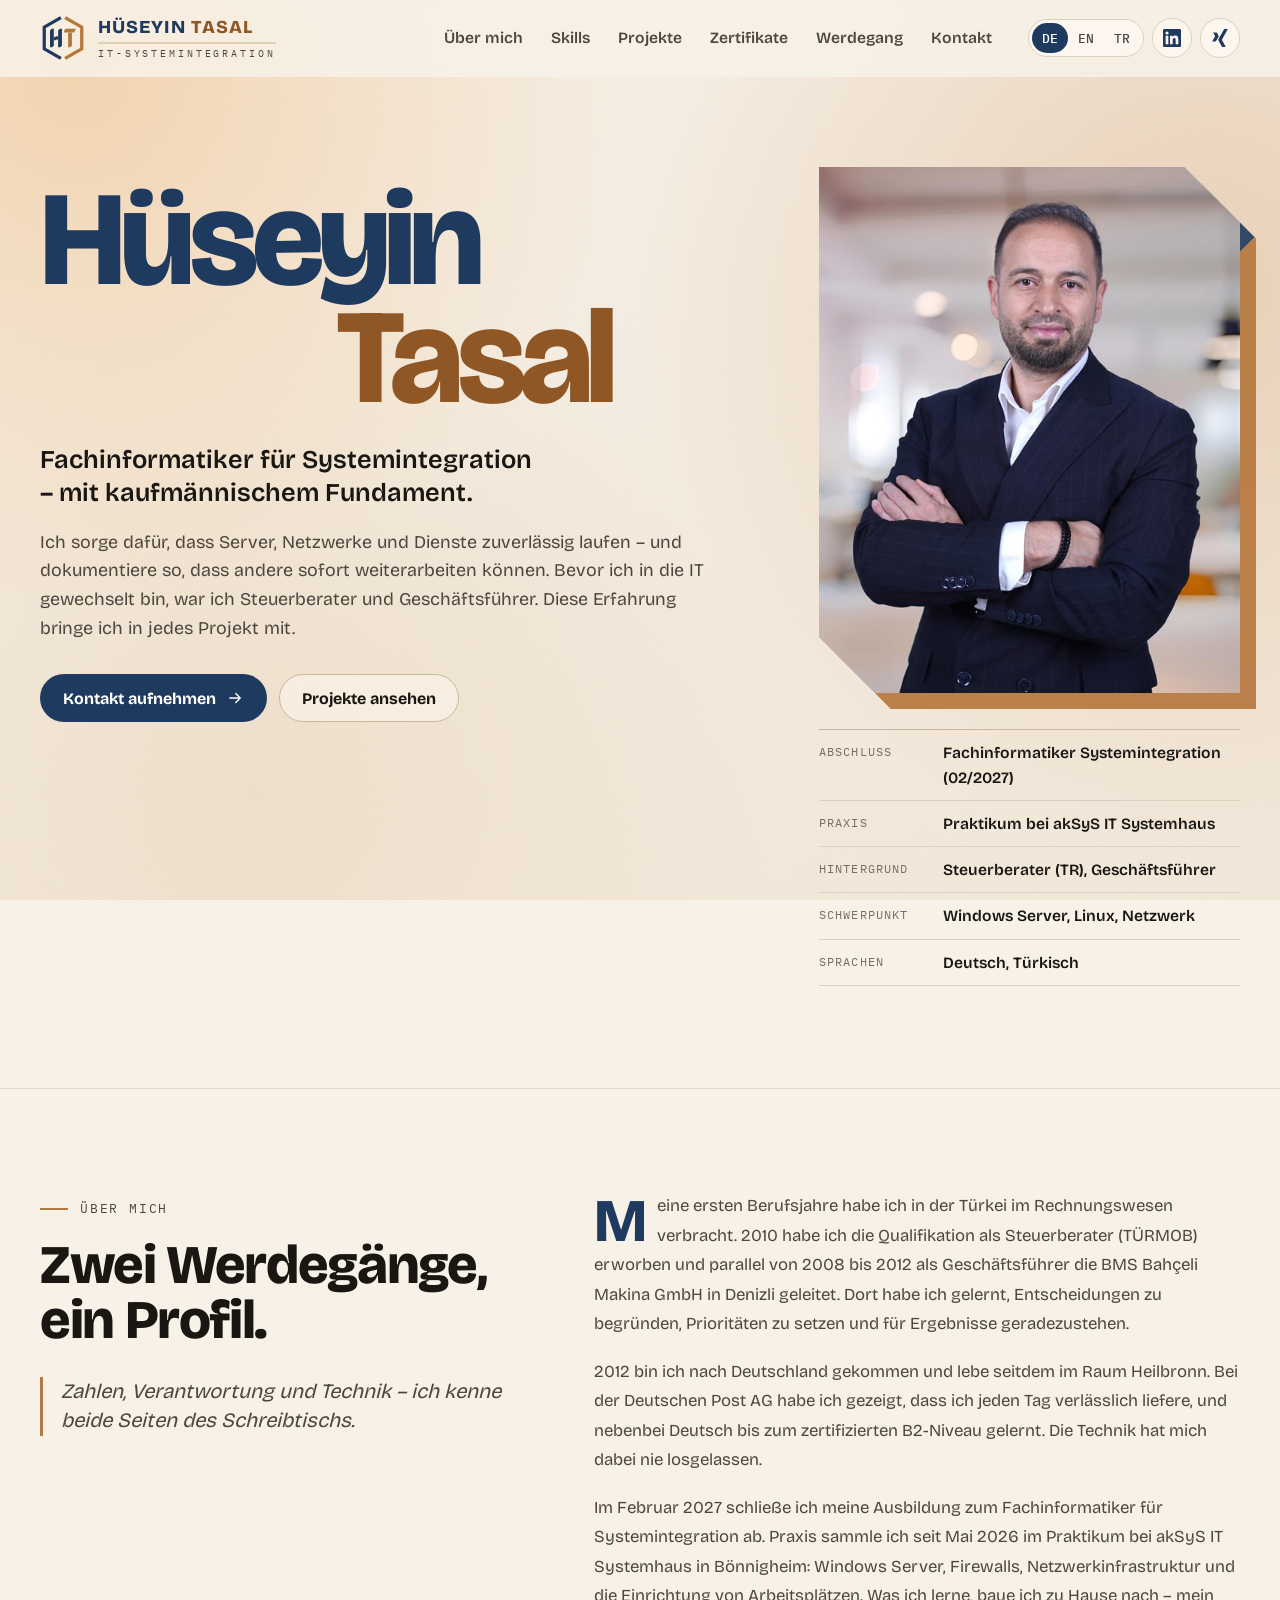
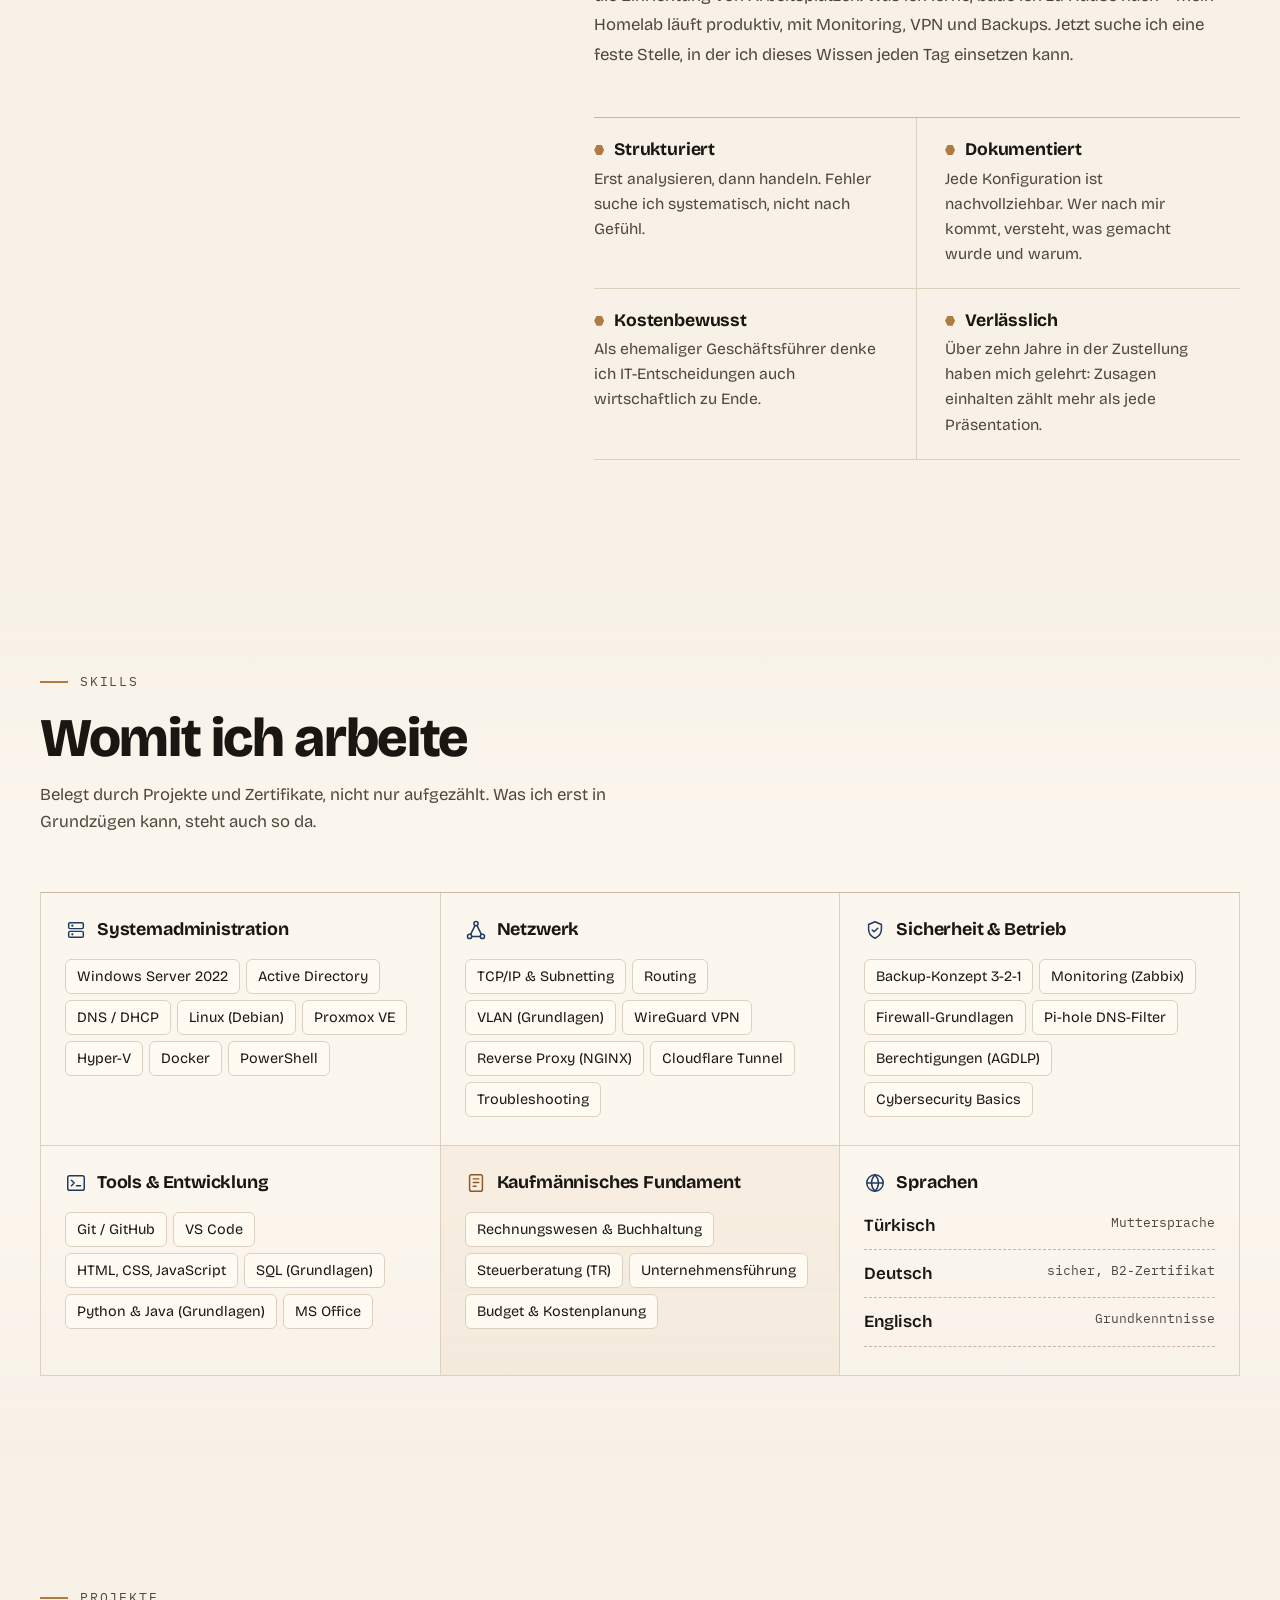
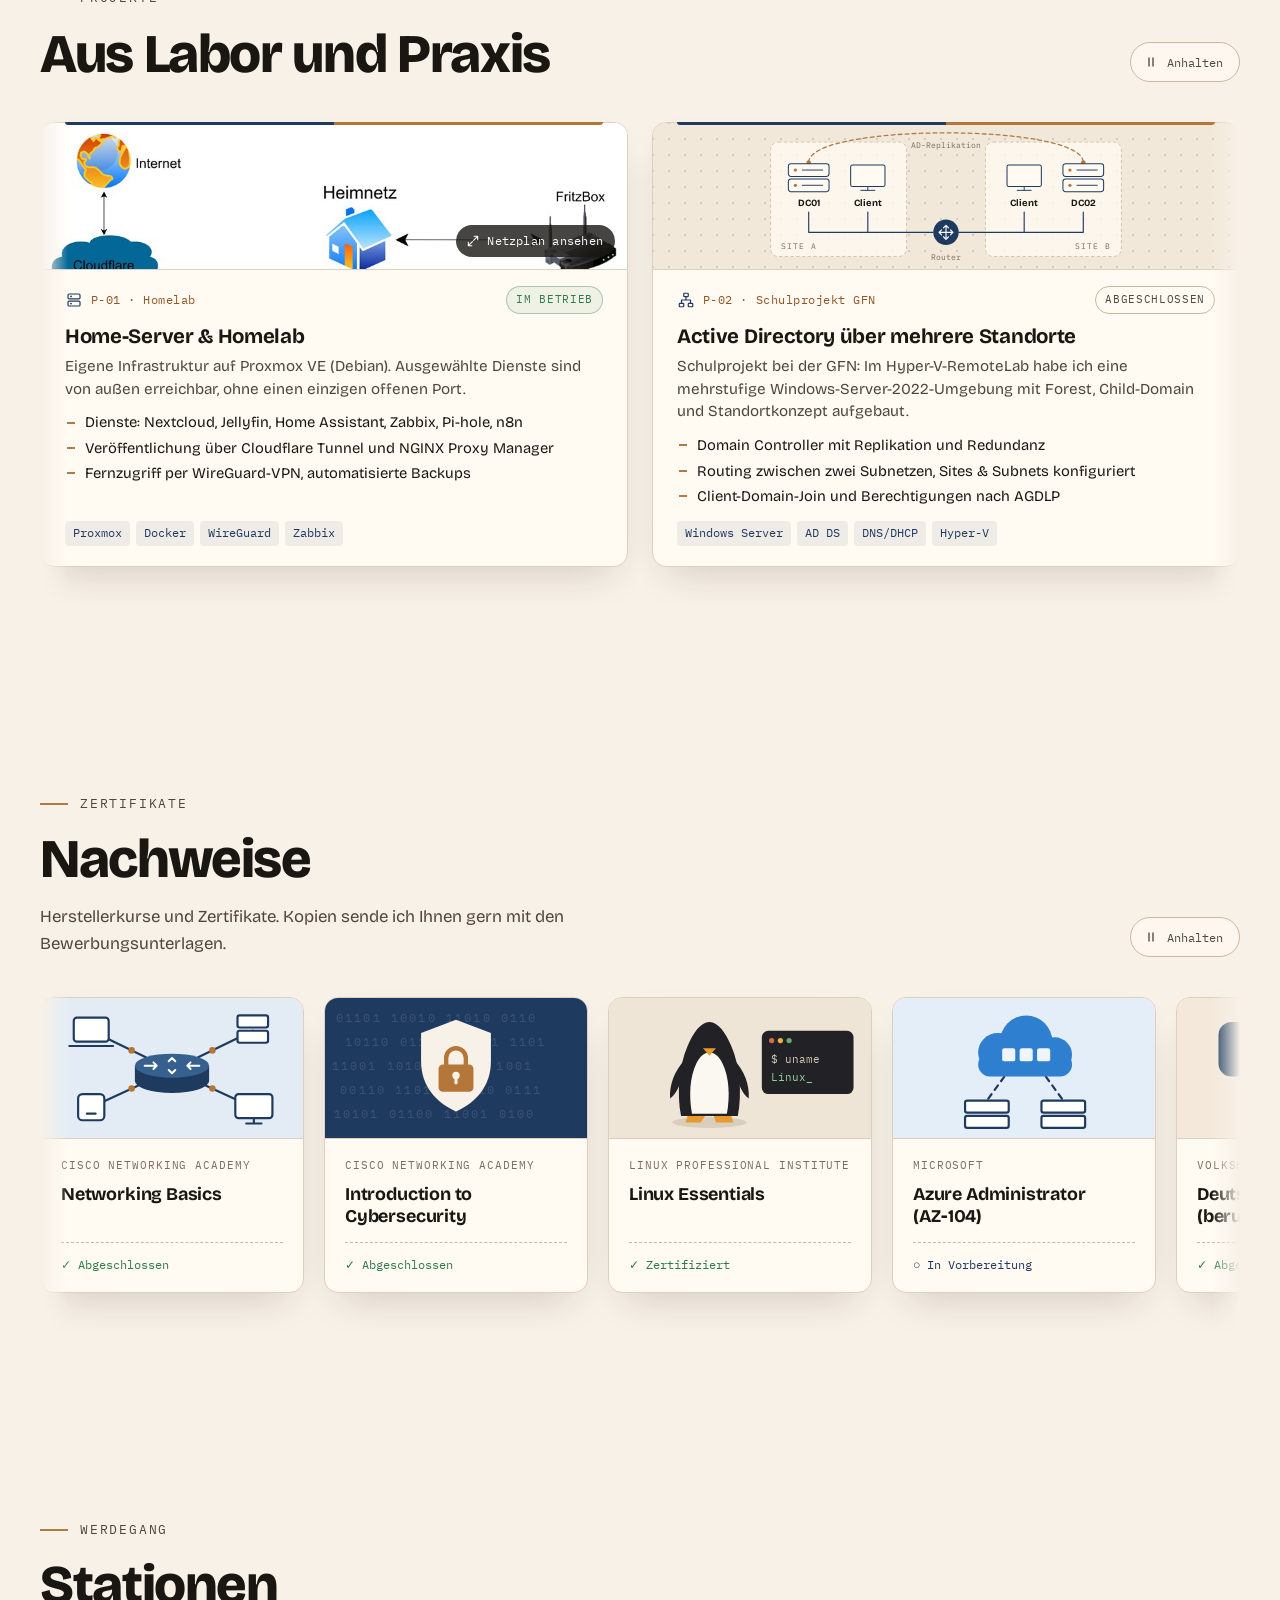
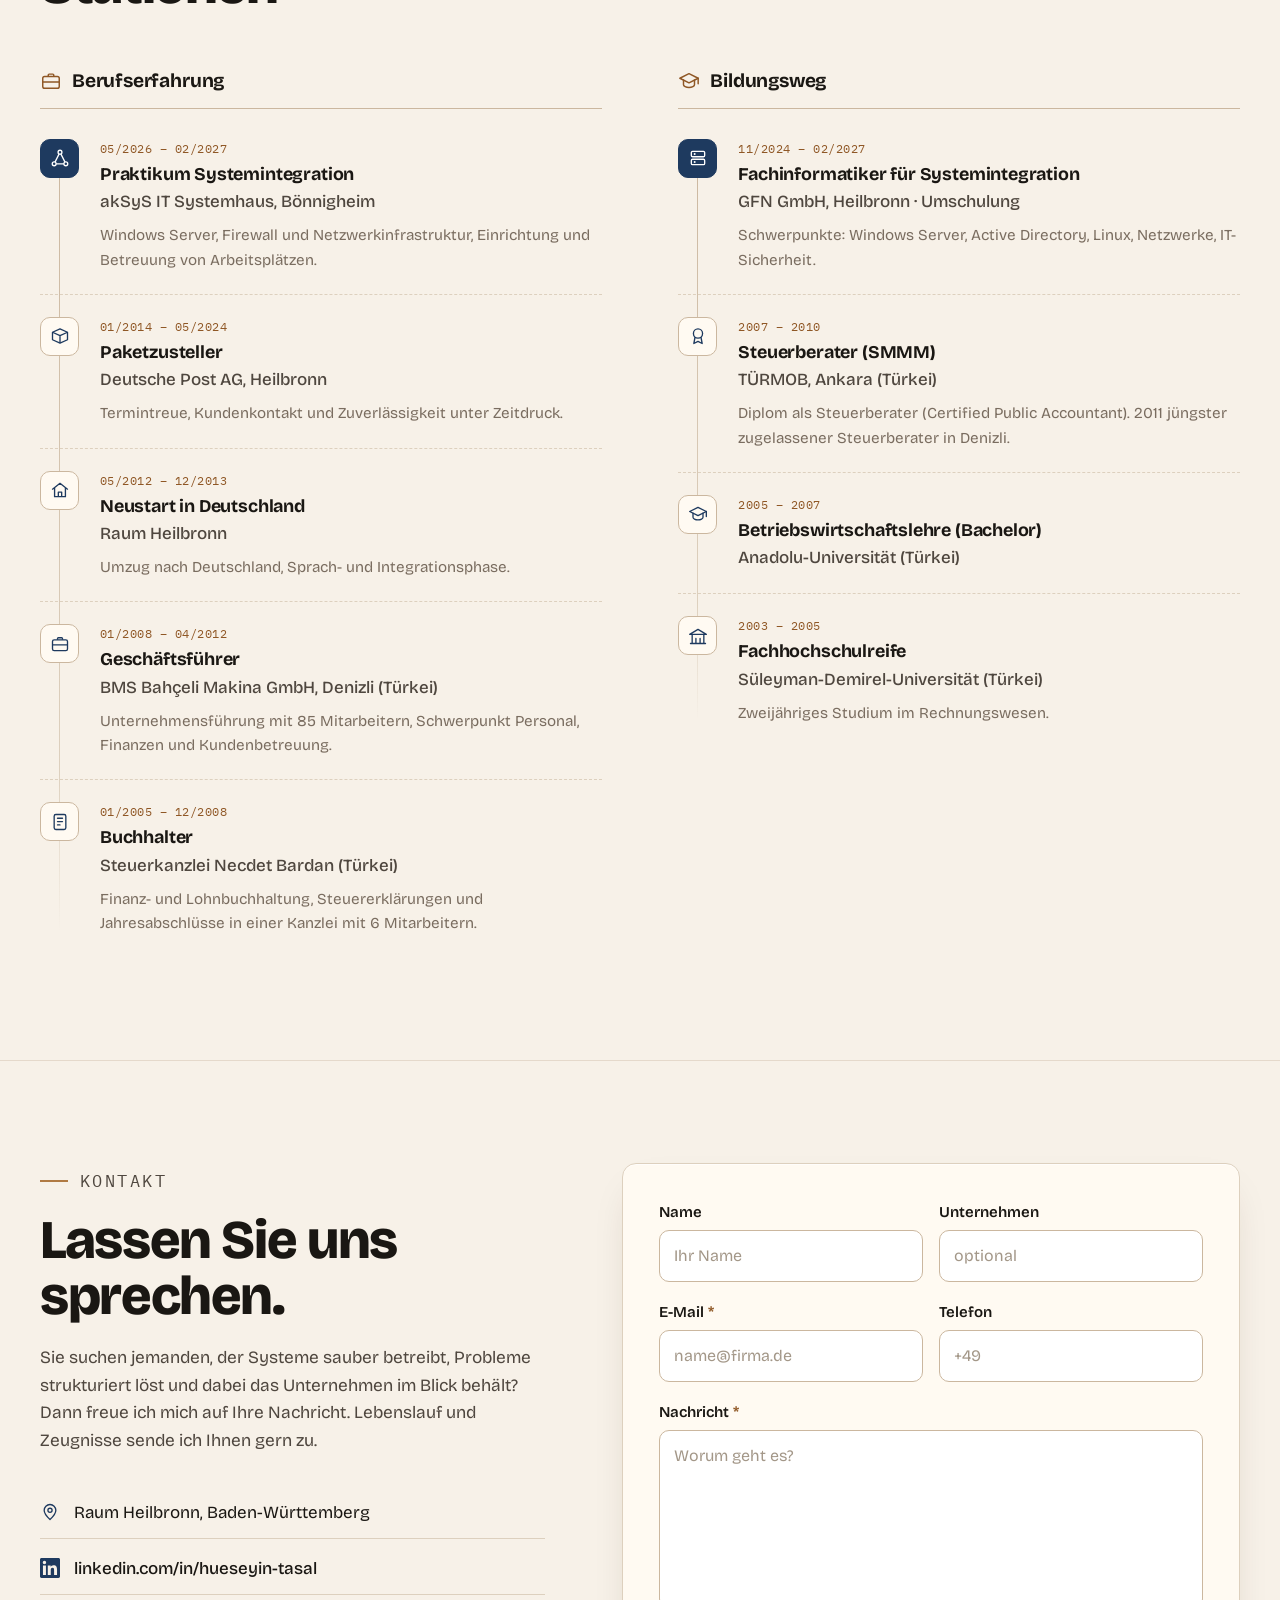
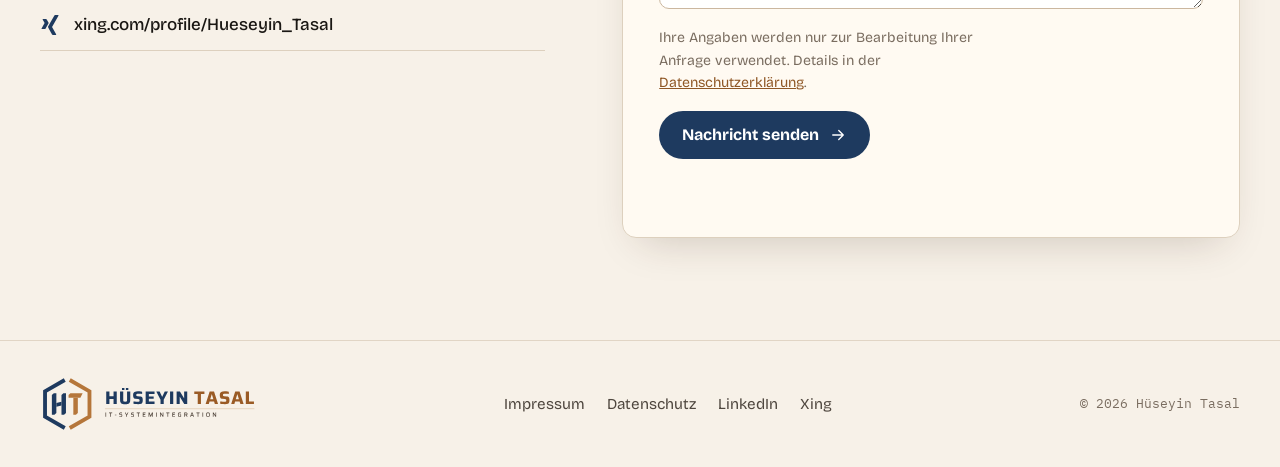
==== index.html @ cba12507 "Add files via upload" ====
<!DOCTYPE html>
<html lang="de">
<head>
  <meta charset="utf-8">
  <meta name="viewport" content="width=device-width, initial-scale=1">
  <title>Hüseyin Tasal – Fachinformatiker Systemintegration | Heilbronn</title>
  <meta name="description" content="Hüseyin Tasal (Huseyin Tasal) – Fachinformatiker für Systemintegration aus dem Raum Heilbronn. Windows Server, Active Directory, Linux, Netzwerke, Virtualisierung und IT-Sicherheit – mit kaufmännischem Hintergrund als Steuerberater und Geschäftsführer.">
  <meta name="author" content="Hüseyin Tasal">
  <meta name="robots" content="index, follow, max-image-preview:large">
  <meta name="theme-color" content="#f7f1e8">
  <link rel="canonical" href="https://huseyintasal.de/">

  <!-- Social-Media-Vorschau (LinkedIn, Xing, WhatsApp) -->
  <meta property="og:type" content="profile">
  <meta property="og:locale" content="de_DE">
  <meta property="og:locale:alternate" content="en_US">
  <meta property="og:locale:alternate" content="tr_TR">
  <meta property="og:site_name" content="Hüseyin Tasal">
  <meta property="og:title" content="Hüseyin Tasal – Fachinformatiker Systemintegration">
  <meta property="og:description" content="Portfolio, Projekte und Zertifikate von Hüseyin Tasal – Systemadministration, Netzwerke, Linux, Windows Server und IT-Sicherheit.">
  <meta property="og:url" content="https://huseyintasal.de/">
  <meta property="og:image" content="https://huseyintasal.de/assets/img/og-image.jpg">
  <meta property="og:image:width" content="1200">
  <meta property="og:image:height" content="630">
  <meta property="og:image:alt" content="Logo und Portrait von Hüseyin Tasal">
  <meta property="profile:first_name" content="Hüseyin">
  <meta property="profile:last_name" content="Tasal">
  <meta name="twitter:card" content="summary_large_image">

  <link rel="icon" href="favicon.ico" sizes="32x32">
  <link rel="icon" href="favicon.svg" type="image/svg+xml">
  <link rel="apple-touch-icon" href="apple-touch-icon.png">
  <link rel="manifest" href="site.webmanifest">

  <link rel="preload" href="assets/fonts/bricolage-grotesque-400-800-latin.woff2" as="font" type="font/woff2" crossorigin>
  <link rel="stylesheet" href="assets/css/fonts.css">
  <link rel="stylesheet" href="assets/css/styles.css">

  <script>
    /* Intro beim ersten Aufruf im Tab und bei jedem Neuladen (F5).
       Nicht bei Rückkehr von Impressum/Datenschutz innerhalb derselben Sitzung. */
    (function () {
      var d = document.documentElement;
      try {
        var nav = performance.getEntriesByType ? performance.getEntriesByType("navigation")[0] : null;
        var reload = nav ? nav.type === "reload" : (performance.navigation && performance.navigation.type === 1);
        if (reload || !sessionStorage.getItem("ht-intro-seen")) d.classList.add("intro-on");
      } catch (e) {
        d.classList.add("intro-on");
      }
    })();
  </script>

  <script type="application/ld+json">
  {
    "@context": "https://schema.org",
    "@graph": [
      {
        "@type": "WebSite",
        "@id": "https://huseyintasal.de/#website",
        "url": "https://huseyintasal.de/",
        "name": "Hüseyin Tasal",
        "alternateName": ["Huseyin Tasal", "huseyintasal.de"],
        "inLanguage": "de-DE",
        "publisher": { "@id": "https://huseyintasal.de/#person" }
      },
      {
        "@type": "ProfilePage",
        "@id": "https://huseyintasal.de/#profilepage",
        "url": "https://huseyintasal.de/",
        "name": "Hüseyin Tasal – Fachinformatiker Systemintegration",
        "isPartOf": { "@id": "https://huseyintasal.de/#website" },
        "mainEntity": { "@id": "https://huseyintasal.de/#person" }
      },
      {
        "@type": "Person",
        "@id": "https://huseyintasal.de/#person",
        "name": "Hüseyin Tasal",
        "alternateName": ["Huseyin Tasal", "Hueseyin Tasal"],
        "givenName": "Hüseyin",
        "familyName": "Tasal",
        "url": "https://huseyintasal.de/",
        "image": "https://huseyintasal.de/assets/img/huseyin-tasal-portrait-960.jpg",
        "jobTitle": "Fachinformatiker für Systemintegration",
        "description": "Fachinformatiker für Systemintegration (Abschluss 02/2027) mit kaufmännischem Hintergrund als Steuerberater und Geschäftsführer.",
        "address": { "@type": "PostalAddress", "addressLocality": "Heilbronn", "addressRegion": "Baden-Württemberg", "addressCountry": "DE" },
        "knowsLanguage": ["de", "tr"],
        "knowsAbout": ["Systemintegration", "Systemadministration", "Windows Server", "Active Directory", "Linux", "Proxmox VE", "Hyper-V", "VMware ESXi", "Exchange Server", "Firewall", "Netzwerktechnik", "IT-Sicherheit", "PowerShell", "Docker", "Rechnungswesen"],
        "alumniOf": [
          { "@type": "CollegeOrUniversity", "name": "Anadolu Üniversitesi" },
          { "@type": "CollegeOrUniversity", "name": "Süleyman Demirel Üniversitesi" }
        ],
        "hasCredential": [
          { "@type": "EducationalOccupationalCredential", "name": "Linux Essentials", "recognizedBy": { "@type": "Organization", "name": "Linux Professional Institute" } },
          { "@type": "EducationalOccupationalCredential", "name": "Networking Basics", "recognizedBy": { "@type": "Organization", "name": "Cisco Networking Academy" } },
          { "@type": "EducationalOccupationalCredential", "name": "Introduction to Cybersecurity", "recognizedBy": { "@type": "Organization", "name": "Cisco Networking Academy" } }
        ],
        "sameAs": [
          "https://www.linkedin.com/in/hueseyin-tasal",
          "https://www.xing.com/profile/Hueseyin_Tasal"
        ]
      }
    ]
  }
  </script>
</head>
<body>
  <!-- ============ SVG-Symbole (Icons, einmal definiert, überall genutzt) ============ -->
  <svg class="sprite" aria-hidden="true" focusable="false" xmlns="http://www.w3.org/2000/svg">
    <symbol id="ht-mark" viewBox="15 15 170 170">
      <polyline points="92.2,24.5 30.7,60 30.7,140 92.2,175.5" fill="none" stroke="#1E3A5F" stroke-width="12"/>
      <polyline points="107.8,24.5 169.3,60 169.3,140 107.8,175.5" fill="none" stroke="#B5763A" stroke-width="12"/>
      <polygon points="52,72 58,66 66,66 66,128 60,134 52,134" fill="#1E3A5F"/>
      <polygon points="82,72 88,66 96,66 96,128 90,134 82,134" fill="#1E3A5F"/>
      <polygon points="66,97 82,93 82,105 66,109" fill="#1E3A5F"/>
      <polygon points="104,72 110,66 148,66 141,80 104,80" fill="#B5763A"/>
      <polygon points="119,80 133,80 133,128 127,134 119,134" fill="#B5763A"/>
    </symbol>
    <symbol id="i-linkedin" viewBox="0 0 24 24"><path fill="currentColor" d="M20.45 20.45h-3.55v-5.57c0-1.33-.03-3.04-1.85-3.04-1.85 0-2.14 1.45-2.14 2.94v5.67H9.35V9h3.41v1.56h.05c.48-.9 1.64-1.85 3.37-1.85 3.6 0 4.27 2.37 4.27 5.46v6.28zM5.34 7.43a2.06 2.06 0 1 1 0-4.13 2.06 2.06 0 0 1 0 4.13zM7.12 20.45H3.56V9h3.56v11.45zM22.22 0H1.77C.79 0 0 .77 0 1.73v20.54C0 23.23.79 24 1.77 24h20.45c.98 0 1.78-.77 1.78-1.73V1.73C24 .77 23.2 0 22.22 0z"/></symbol>
    <symbol id="i-xing" viewBox="0 0 24 24"><path fill="currentColor" d="M18.19 0c-.52 0-.74.33-.93.66 0 0-7.45 13.22-7.7 13.66.02.02 4.92 9.02 4.92 9.02.17.31.44.66.97.66h3.45c.21 0 .38-.08.46-.22.09-.15.09-.35-.01-.54l-4.88-8.92v-.02L22.14.76c.1-.19.1-.39.01-.54-.09-.14-.25-.22-.46-.22h-3.5zM3.65 4.74c-.21 0-.39.07-.47.22-.09.15-.08.34.02.53l2.34 4.05v.02L1.86 16.05c-.1.19-.09.38 0 .53.09.14.24.23.45.23h3.46c.52 0 .77-.35.95-.67l3.73-6.61-2.38-4.15c-.17-.32-.43-.66-.96-.66H3.65z"/></symbol>
    <symbol id="i-arrow" viewBox="0 0 24 24"><path d="M5 12h14M13 6l6 6-6 6" fill="none" stroke="currentColor" stroke-width="1.8" stroke-linecap="round" stroke-linejoin="round"/></symbol>
    <symbol id="i-pin" viewBox="0 0 24 24"><g fill="none" stroke="currentColor" stroke-width="1.6" stroke-linejoin="round"><path d="M12 21s-7-6.2-7-11a7 7 0 1 1 14 0c0 4.8-7 11-7 11z"/><circle cx="12" cy="10" r="2.5"/></g></symbol>
    <symbol id="i-pause" viewBox="0 0 24 24"><path d="M9 6v12M15 6v12" fill="none" stroke="currentColor" stroke-width="2" stroke-linecap="round"/></symbol>
    <symbol id="i-play" viewBox="0 0 24 24"><path d="M8 5.5v13l10.5-6.5z" fill="currentColor"/></symbol>
    <symbol id="i-network" viewBox="0 0 24 24"><g fill="none" stroke="currentColor" stroke-width="1.6"><circle cx="12" cy="5" r="2.3"/><circle cx="5" cy="19" r="2.3"/><circle cx="19" cy="19" r="2.3"/><path d="M11 7l-5 10M13 7l5 10M7.3 19h9.4"/></g></symbol>
    <symbol id="i-shield" viewBox="0 0 24 24"><g fill="none" stroke="currentColor" stroke-width="1.6" stroke-linejoin="round" stroke-linecap="round"><path d="M12 3l7 3v5c0 4.5-3 8.3-7 10-4-1.7-7-5.5-7-10V6z"/><path d="M9 12l2 2 4-4"/></g></symbol>
    <symbol id="i-terminal" viewBox="0 0 24 24"><g fill="none" stroke="currentColor" stroke-width="1.6" stroke-linecap="round" stroke-linejoin="round"><rect x="3" y="4" width="18" height="16" rx="2"/><path d="M7 9l3 3-3 3M12.5 15H17"/></g></symbol>
    <symbol id="i-cloud" viewBox="0 0 24 24"><path d="M7 18.5h10.2a4.2 4.2 0 0 0 .4-8.4A6 6 0 0 0 6.2 9.4 4.6 4.6 0 0 0 7 18.5z" fill="none" stroke="currentColor" stroke-width="1.6" stroke-linejoin="round"/></symbol>
    <symbol id="i-speech" viewBox="0 0 24 24"><g fill="none" stroke="currentColor" stroke-width="1.6" stroke-linejoin="round" stroke-linecap="round"><path d="M4 5h16v11H10l-5 4v-4H4z"/><path d="M8 9.5h8M8 12.5h5"/></g></symbol>
    <symbol id="i-cap" viewBox="0 0 24 24"><g fill="none" stroke="currentColor" stroke-width="1.6" stroke-linejoin="round" stroke-linecap="round"><path d="M2 9l10-5 10 5-10 5z"/><path d="M6 11v5c0 1.5 2.7 3 6 3s6-1.5 6-3v-5M22 9v6"/></g></symbol>
    <symbol id="i-ledger" viewBox="0 0 24 24"><g fill="none" stroke="currentColor" stroke-width="1.6" stroke-linecap="round"><rect x="5" y="3" width="14" height="18" rx="2"/><path d="M9 7.5h6M9 11.5h6M9 15.5h3"/></g></symbol>
    <symbol id="i-building" viewBox="0 0 24 24"><g fill="none" stroke="currentColor" stroke-width="1.6" stroke-linejoin="round" stroke-linecap="round"><path d="M3 21h18M5 21V10M19 21V10M9.5 21v-6M14.5 21v-6M2 10l10-6 10 6z"/></g></symbol>
    <symbol id="i-briefcase" viewBox="0 0 24 24"><g fill="none" stroke="currentColor" stroke-width="1.6" stroke-linejoin="round"><rect x="3" y="7" width="18" height="13" rx="2"/><path d="M9 7V5.5a1 1 0 0 1 1-1h4a1 1 0 0 1 1 1V7M3 13h18"/></g></symbol>
    <symbol id="i-package" viewBox="0 0 24 24"><g fill="none" stroke="currentColor" stroke-width="1.6" stroke-linejoin="round"><path d="M3 7.5l9-4 9 4v9l-9 4-9-4z"/><path d="M3 7.5l9 4 9-4M12 11.5v9"/></g></symbol>
    <symbol id="i-server" viewBox="0 0 24 24"><g fill="none" stroke="currentColor" stroke-width="1.6"><rect x="4" y="4" width="16" height="6.5" rx="1.5"/><rect x="4" y="13.5" width="16" height="6.5" rx="1.5"/><path d="M8 7.25h.01M8 16.75h.01" stroke-width="2.4" stroke-linecap="round"/></g></symbol>
    <symbol id="i-tree" viewBox="0 0 24 24"><g fill="none" stroke="currentColor" stroke-width="1.6" stroke-linejoin="round"><rect x="9" y="3" width="6" height="4.5" rx="1"/><rect x="3" y="16.5" width="6" height="4.5" rx="1"/><rect x="15" y="16.5" width="6" height="4.5" rx="1"/><path d="M12 7.5V12M6 16.5V12h12v4.5"/></g></symbol>
    <symbol id="i-migrate" viewBox="0 0 24 24"><g fill="none" stroke="currentColor" stroke-width="1.6" stroke-linecap="round" stroke-linejoin="round"><path d="M4 8h14l-3.5-3.5M20 16H6l3.5 3.5"/></g></symbol>
    <symbol id="i-cards" viewBox="0 0 24 24"><g fill="none" stroke="currentColor" stroke-width="1.6" stroke-linejoin="round"><rect x="7" y="3.5" width="13.5" height="12" rx="2"/><path d="M4 7.5v10a2 2 0 0 0 2 2h10"/></g></symbol>
    <symbol id="i-nas" viewBox="0 0 24 24"><g fill="none" stroke="currentColor" stroke-width="1.6" stroke-linecap="round"><rect x="5" y="3" width="14" height="18" rx="2"/><path d="M8.5 7.5h7M8.5 11h7"/><circle cx="12" cy="16.5" r="1.2"/></g></symbol>
    <symbol id="i-globe" viewBox="0 0 24 24"><g fill="none" stroke="currentColor" stroke-width="1.6"><circle cx="12" cy="12" r="9"/><path d="M3 12h18M12 3c2.5 2.6 3.8 5.6 3.8 9s-1.3 6.4-3.8 9c-2.5-2.6-3.8-5.6-3.8-9S9.5 5.6 12 3z"/></g></symbol>
    <symbol id="i-zoom" viewBox="0 0 24 24"><g fill="none" stroke="currentColor" stroke-width="1.8" stroke-linecap="round" stroke-linejoin="round"><path d="M14 4h6v6M10 20H4v-6M20 4l-7 7M4 20l7-7"/></g></symbol>
    <symbol id="i-close" viewBox="0 0 24 24"><path d="M6 6l12 12M18 6L6 18" fill="none" stroke="currentColor" stroke-width="2" stroke-linecap="round"/></symbol>
    <symbol id="i-external" viewBox="0 0 24 24"><g fill="none" stroke="currentColor" stroke-width="1.8" stroke-linecap="round" stroke-linejoin="round"><path d="M14 4h6v6M20 4l-9 9M18 14v5a1 1 0 0 1-1 1H5a1 1 0 0 1-1-1V7a1 1 0 0 1 1-1h5"/></g></symbol>
    <symbol id="i-award" viewBox="0 0 24 24"><g fill="none" stroke="currentColor" stroke-width="1.6" stroke-linejoin="round"><circle cx="12" cy="9" r="5.5"/><path d="M8.5 13.2L7 21l5-2.6 5 2.6-1.5-7.8"/></g></symbol>
    <symbol id="i-home" viewBox="0 0 24 24"><g fill="none" stroke="currentColor" stroke-width="1.6" stroke-linejoin="round" stroke-linecap="round"><path d="M3 11l9-7 9 7M5.5 9.5V20h13V9.5M10 20v-5.5h4V20"/></g></symbol>
  </svg>

  <!-- ============ Intro: Logo erscheint, wandert dann nach links oben ============ -->
  <div class="intro" id="intro" aria-hidden="true" lang="de">
    <div class="intro-stage">
      <svg class="intro-mark" viewBox="15 15 170 170" focusable="false">
        <polyline class="intro-hex intro-hex-l" points="92.2,24.5 30.7,60 30.7,140 92.2,175.5" pathLength="1"/>
        <polyline class="intro-hex intro-hex-r" points="107.8,24.5 169.3,60 169.3,140 107.8,175.5" pathLength="1"/>
        <g class="intro-letters">
          <polygon points="52,72 58,66 66,66 66,128 60,134 52,134" fill="#1E3A5F"/>
          <polygon points="82,72 88,66 96,66 96,128 90,134 82,134" fill="#1E3A5F"/>
          <polygon points="66,97 82,93 82,105 66,109" fill="#1E3A5F"/>
          <polygon points="104,72 110,66 148,66 141,80 104,80" fill="#B5763A"/>
          <polygon points="119,80 133,80 133,128 127,134 119,134" fill="#B5763A"/>
        </g>
      </svg>
      <div class="intro-word">
        <span class="intro-name"><span class="n1">HÜSEYIN</span> <span class="n2">TASAL</span></span>
        <span class="intro-tag">IT-Systemintegration</span>
      </div>
    </div>
  </div>

  <a class="skip-link" href="#main" data-i18n="skip">Zum Inhalt springen</a>

  <!-- ============ Header ============ -->
  <header class="site-header" id="site-header">
    <div class="wrap header-row">
      <a class="brand" href="#home" aria-label="Hüseyin Tasal – zur Startseite" lang="de">
        <svg class="brand-mark" focusable="false" aria-hidden="true"><use href="#ht-mark"/></svg>
        <span class="brand-text">
          <span class="brand-name"><span class="n1">Hüseyin</span> <span class="n2">Tasal</span></span>
          <span class="brand-tag">IT-Systemintegration</span>
        </span>
      </a>

      <nav class="nav-desktop" aria-label="Hauptnavigation">
        <a href="#about" data-i18n="nav_about">Über mich</a>
        <a href="#skills" data-i18n="nav_skills">Skills</a>
        <a href="#projects" data-i18n="nav_projects">Projekte</a>
        <a href="#certs" data-i18n="nav_certs">Zertifikate</a>
        <a href="#career" data-i18n="nav_career">Werdegang</a>
        <a href="#contact" data-i18n="nav_contact">Kontakt</a>
      </nav>

      <div class="header-actions">
        <div class="lang-switch" role="group" aria-label="Sprache / Language / Dil">
          <button type="button" class="lang-btn" data-lang="de" aria-pressed="true" lang="de">DE</button>
          <button type="button" class="lang-btn" data-lang="en" aria-pressed="false" lang="en">EN</button>
          <button type="button" class="lang-btn" data-lang="tr" aria-pressed="false" lang="tr">TR</button>
        </div>
        <a class="icon-link hide-md" href="https://www.linkedin.com/in/hueseyin-tasal" target="_blank" rel="noopener me" aria-label="LinkedIn-Profil">
          <svg aria-hidden="true"><use href="#i-linkedin"/></svg>
        </a>
        <a class="icon-link hide-md" href="https://www.xing.com/profile/Hueseyin_Tasal" target="_blank" rel="noopener me" aria-label="Xing-Profil">
          <svg aria-hidden="true"><use href="#i-xing"/></svg>
        </a>
        <button class="menu-toggle" id="menu-toggle" type="button" aria-controls="mobile-menu" aria-expanded="false">
          <span class="visually-hidden" data-i18n="menu_open">Menü öffnen</span>
          <span class="bars" aria-hidden="true"><span></span><span></span><span></span></span>
        </button>
      </div>
    </div>

    <div class="mobile-menu" id="mobile-menu" hidden>
      <nav class="mobile-nav" aria-label="Mobile Navigation">
        <a href="#about" data-i18n="nav_about">Über mich</a>
        <a href="#skills" data-i18n="nav_skills">Skills</a>
        <a href="#projects" data-i18n="nav_projects">Projekte</a>
        <a href="#certs" data-i18n="nav_certs">Zertifikate</a>
        <a href="#career" data-i18n="nav_career">Werdegang</a>
        <a href="#contact" data-i18n="nav_contact">Kontakt</a>
      </nav>
      <div class="mobile-foot">
        <a class="icon-link" href="https://www.linkedin.com/in/hueseyin-tasal" target="_blank" rel="noopener" aria-label="LinkedIn-Profil"><svg aria-hidden="true"><use href="#i-linkedin"/></svg></a>
        <a class="icon-link" href="https://www.xing.com/profile/Hueseyin_Tasal" target="_blank" rel="noopener" aria-label="Xing-Profil"><svg aria-hidden="true"><use href="#i-xing"/></svg></a>
      </div>
    </div>
  </header>

  <main id="main">
    <!-- ============ HERO ============ -->
    <section class="hero" id="home" aria-labelledby="hero-title">
      <div class="wrap hero-grid">
        <div class="hero-copy">
          <h1 id="hero-title" class="hero-title" data-reveal>
            <span class="t1">Hüseyin</span>
            <span class="t2">Tasal</span>
          </h1>
          <p class="hero-role" data-reveal data-i18n="hero_role">Fachinformatiker für Systemintegration – mit kaufmännischem Fundament.</p>
          <p class="hero-lead" data-reveal data-i18n="hero_lead">Ich sorge dafür, dass Server, Netzwerke und Dienste zuverlässig laufen – und dokumentiere so, dass andere sofort weiterarbeiten können. Bevor ich in die IT gewechselt bin, war ich Steuerberater und Geschäftsführer. Diese Erfahrung bringe ich in jedes Projekt mit.</p>
          <div class="hero-cta" data-reveal>
            <a class="btn btn-primary" href="#contact"><span data-i18n="cta_contact">Kontakt aufnehmen</span><svg aria-hidden="true"><use href="#i-arrow"/></svg></a>
            <a class="btn btn-ghost" href="#projects" data-i18n="cta_projects">Projekte ansehen</a>
          </div>
        </div>

        <div class="hero-visual" data-reveal>
          <figure class="portrait">
            <img src="assets/img/huseyin-tasal-portrait-960.jpg"
                 srcset="assets/img/huseyin-tasal-portrait-560.jpg 560w, assets/img/huseyin-tasal-portrait-960.jpg 960w"
                 sizes="(max-width: 900px) 80vw, 440px"
                 width="960" height="1344"
                 alt="Hüseyin Tasal im dunklen Anzug, Portrait"
                 fetchpriority="high">
          </figure>
          <dl class="spec" aria-label="Kurzprofil">
            <div><dt data-i18n="spec_role_k">Abschluss</dt><dd data-i18n="spec_role_v">Fachinformatiker Systemintegration (02/2027)</dd></div>
            <div><dt data-i18n="spec_prac_k">Praxis</dt><dd data-i18n="spec_prac_v">Praktikum bei akSyS IT Systemhaus</dd></div>
            <div><dt data-i18n="spec_bg_k">Hintergrund</dt><dd data-i18n="spec_bg_v">Steuerberater (TR), Geschäftsführer</dd></div>
            <div><dt data-i18n="spec_focus_k">Schwerpunkt</dt><dd data-i18n="spec_focus_v">Windows Server, Linux, Netzwerk</dd></div>
            <div><dt data-i18n="spec_lang_k">Sprachen</dt><dd data-i18n="spec_lang_v">Deutsch, Türkisch</dd></div>
          </dl>
        </div>
      </div>
    </section>

    <!-- ============ ÜBER MICH ============ -->
    <section class="section about" id="about" aria-labelledby="about-title">
      <div class="wrap about-grid">
        <header class="section-head sticky-head" data-reveal>
          <p class="kicker"><span data-i18n="nav_about">Über mich</span></p>
          <h2 id="about-title" data-i18n="about_title">Zwei Werdegänge, ein Profil.</h2>
          <p class="pull" data-i18n="about_pull">Zahlen, Verantwortung und Technik – ich kenne beide Seiten des Schreibtischs.</p>
        </header>

        <div class="about-body">
          <div class="prose" data-reveal>
            <p data-i18n="about_p1">Meine ersten Berufsjahre habe ich in der Türkei im Rechnungswesen verbracht. 2010 habe ich die Qualifikation als Steuerberater (TÜRMOB) erworben und parallel von 2008 bis 2012 als Geschäftsführer die BMS Bahçeli Makina GmbH in Denizli geleitet. Dort habe ich gelernt, Entscheidungen zu begründen, Prioritäten zu setzen und für Ergebnisse geradezustehen.</p>
            <p data-i18n="about_p2">2012 bin ich nach Deutschland gekommen und lebe seitdem im Raum Heilbronn. Bei der Deutschen Post AG habe ich gezeigt, dass ich jeden Tag verlässlich liefere, und nebenbei Deutsch bis zum zertifizierten B2-Niveau gelernt. Die Technik hat mich dabei nie losgelassen.</p>
            <p data-i18n="about_p3">Im Februar 2027 schließe ich meine Ausbildung zum Fachinformatiker für Systemintegration ab. Praxis sammle ich seit Mai 2026 im Praktikum bei akSyS IT Systemhaus in Bönnigheim: Windows Server, Firewalls, Netzwerkinfrastruktur und die Einrichtung von Arbeitsplätzen. Was ich lerne, baue ich zu Hause nach – mein Homelab läuft produktiv, mit Monitoring, VPN und Backups. Jetzt suche ich eine feste Stelle, in der ich dieses Wissen jeden Tag einsetzen kann.</p>
          </div>

          <ul class="traits" data-reveal>
            <li>
              <h3 data-i18n="trait1_t">Strukturiert</h3>
              <p data-i18n="trait1_d">Erst analysieren, dann handeln. Fehler suche ich systematisch, nicht nach Gefühl.</p>
            </li>
            <li>
              <h3 data-i18n="trait2_t">Dokumentiert</h3>
              <p data-i18n="trait2_d">Jede Konfiguration ist nachvollziehbar. Wer nach mir kommt, versteht, was gemacht wurde und warum.</p>
            </li>
            <li>
              <h3 data-i18n="trait3_t">Kostenbewusst</h3>
              <p data-i18n="trait3_d">Als ehemaliger Geschäftsführer denke ich IT-Entscheidungen auch wirtschaftlich zu Ende.</p>
            </li>
            <li>
              <h3 data-i18n="trait4_t">Verlässlich</h3>
              <p data-i18n="trait4_d">Über zehn Jahre in der Zustellung haben mich gelehrt: Zusagen einhalten zählt mehr als jede Präsentation.</p>
            </li>
          </ul>
        </div>
      </div>
    </section>

    <!-- ============ SKILLS ============ -->
    <section class="section skills" id="skills" aria-labelledby="skills-title">
      <div class="wrap">
        <header class="section-head" data-reveal>
          <p class="kicker"><span data-i18n="nav_skills">Skills</span></p>
          <h2 id="skills-title" data-i18n="skills_title">Womit ich arbeite</h2>
          <p class="section-intro" data-i18n="skills_intro">Belegt durch Projekte und Zertifikate, nicht nur aufgezählt. Was ich erst in Grundzügen kann, steht auch so da.</p>
        </header>

        <div class="skill-grid" data-reveal>
          <article class="skill-group">
            <h3><svg aria-hidden="true"><use href="#i-server"/></svg><span data-i18n="sk_sys">Systemadministration</span></h3>
            <ul class="tags">
              <li>Windows Server 2022</li><li>Active Directory</li><li>DNS / DHCP</li><li>Linux (Debian)</li><li>Proxmox VE</li><li>Hyper-V</li><li>Docker</li><li>PowerShell</li>
            </ul>
          </article>
          <article class="skill-group">
            <h3><svg aria-hidden="true"><use href="#i-network"/></svg><span data-i18n="sk_net">Netzwerk</span></h3>
            <ul class="tags">
              <li>TCP/IP &amp; Subnetting</li><li data-i18n="sk_routing">Routing</li><li data-i18n="sk_vlan">VLAN (Grundlagen)</li><li>WireGuard VPN</li><li>Reverse Proxy (NGINX)</li><li>Cloudflare Tunnel</li><li>Troubleshooting</li>
            </ul>
          </article>
          <article class="skill-group">
            <h3><svg aria-hidden="true"><use href="#i-shield"/></svg><span data-i18n="sk_sec">Sicherheit &amp; Betrieb</span></h3>
            <ul class="tags">
              <li data-i18n="sk_backup">Backup-Konzept 3-2-1</li><li>Monitoring (Zabbix)</li><li data-i18n="sk_fw">Firewall-Grundlagen</li><li>Pi-hole DNS-Filter</li><li data-i18n="sk_agdlp">Berechtigungen (AGDLP)</li><li>Cybersecurity Basics</li>
            </ul>
          </article>
          <article class="skill-group">
            <h3><svg aria-hidden="true"><use href="#i-terminal"/></svg><span data-i18n="sk_tools">Tools &amp; Entwicklung</span></h3>
            <ul class="tags">
              <li>Git / GitHub</li><li>VS Code</li><li>HTML, CSS, JavaScript</li><li data-i18n="sk_sql">SQL (Grundlagen)</li><li data-i18n="sk_code">Python &amp; Java (Grundlagen)</li><li>MS Office</li>
            </ul>
          </article>
          <article class="skill-group skill-group-accent">
            <h3><svg aria-hidden="true"><use href="#i-ledger"/></svg><span data-i18n="sk_biz">Kaufmännisches Fundament</span></h3>
            <ul class="tags">
              <li data-i18n="sk_biz1">Rechnungswesen &amp; Buchhaltung</li><li data-i18n="sk_biz2">Steuerberatung (TR)</li><li data-i18n="sk_biz3">Unternehmensführung</li><li data-i18n="sk_biz4">Budget &amp; Kostenplanung</li>
            </ul>
          </article>
          <article class="skill-group">
            <h3><svg aria-hidden="true"><use href="#i-globe"/></svg><span data-i18n="sk_lang">Sprachen</span></h3>
            <dl class="langs">
              <div><dt data-i18n="lang_tr">Türkisch</dt><dd data-i18n="lang_tr_l">Muttersprache</dd></div>
              <div><dt data-i18n="lang_de">Deutsch</dt><dd data-i18n="lang_de_l">sicher, B2-Zertifikat</dd></div>
              <div><dt data-i18n="lang_en">Englisch</dt><dd data-i18n="lang_en_l">Grundkenntnisse</dd></div>
            </dl>
          </article>
        </div>
      </div>
    </section>

    <!-- ============ PROJEKTE (Endlos-Laufband) ============ -->
    <section class="section projects" id="projects" aria-labelledby="projects-title">
      <div class="wrap">
        <header class="section-head section-head-row" data-reveal>
          <div>
            <p class="kicker"><span data-i18n="nav_projects">Projekte</span></p>
            <h2 id="projects-title" data-i18n="projects_title">Aus Labor und Praxis</h2>
          </div>
          <button class="marquee-toggle" type="button" aria-controls="project-marquee" aria-pressed="false">
            <svg class="ico-pause" aria-hidden="true"><use href="#i-pause"/></svg>
            <svg class="ico-play" aria-hidden="true"><use href="#i-play"/></svg>
            <span class="lbl-pause" data-i18n="marquee_pause">Anhalten</span>
            <span class="lbl-play" data-i18n="marquee_play">Abspielen</span>
          </button>
        </header>
      </div>

      <div class="wrap">
        <div class="marquee marquee-projects" id="project-marquee" data-speed="38" data-reveal>
          <ul class="marquee-track">
            <!-- P-01 Homelab (Bild: Netzplan, Klick öffnet Großansicht) -->
            <li class="project">
              <article>
                <button class="project-media media-zoom" type="button" data-full="assets/img/projects/homelab-netzplan.png">
                  <img src="assets/img/projects/homelab-netzplan-thumb.jpg" width="900" height="825" loading="lazy" decoding="async"
                       data-i18n-alt="p1_alt" alt="Netzplan des Homelabs: Internet, Cloudflare, NGINX Proxy Manager, Proxmox-Host mit VMs und WireGuard-VPN zur FritzBox">
                  <span class="zoom-chip"><svg aria-hidden="true"><use href="#i-zoom"/></svg><span data-i18n="zoom_plan">Netzplan ansehen</span></span>
                </button>
                <div class="project-top">
                  <span class="project-id"><svg aria-hidden="true"><use href="#i-server"/></svg>P-01 · Homelab</span>
                  <span class="badge badge-live" data-i18n="st_live">Im Betrieb</span>
                </div>
                <h3 data-i18n="p1_title">Home-Server &amp; Homelab</h3>
                <p data-i18n="p1_desc">Eigene Infrastruktur auf Proxmox VE (Debian). Ausgewählte Dienste sind von außen erreichbar, ohne einen einzigen offenen Port.</p>
                <ul class="project-points">
                  <li data-i18n="p1_l1">Dienste: Nextcloud, Jellyfin, Home Assistant, Zabbix, Pi-hole, n8n</li>
                  <li data-i18n="p1_l2">Veröffentlichung über Cloudflare Tunnel und NGINX Proxy Manager</li>
                  <li data-i18n="p1_l3">Fernzugriff per WireGuard-VPN, automatisierte Backups</li>
                </ul>
                <ul class="project-tags"><li>Proxmox</li><li>Docker</li><li>WireGuard</li><li>Zabbix</li></ul>
              </article>
            </li>
            <!-- P-02 Active Directory (Skizze) -->
            <li class="project">
              <article>
                <div class="project-media is-schematic" aria-hidden="true">
                  <svg class="schematic" viewBox="0 0 600 230" focusable="false">
                    <rect class="sch-zone" x="24" y="30" width="214" height="180" rx="12"/>
                    <rect class="sch-zone" x="362" y="30" width="214" height="180" rx="12"/>
                    <path class="sch-wire sch-repl" d="M84 62C84 0 516 0 516 62"/>
                    <circle class="sch-dot" cx="84" cy="62" r="3.5"/><circle class="sch-dot" cx="516" cy="62" r="3.5"/>
                    <text class="sch-sub" x="300" y="40" text-anchor="middle" data-i18n="sch_repl">AD-Replikation</text>
                    <g class="sch-server" transform="translate(52 64)"><rect width="64" height="20" rx="4"/><rect y="24" width="64" height="20" rx="4"/><circle cx="11" cy="10" r="2.6"/><circle cx="11" cy="34" r="2.6"/><path d="M22 10h32M22 34h32"/></g>
                    <g class="sch-server" transform="translate(484 64)"><rect width="64" height="20" rx="4"/><rect y="24" width="64" height="20" rx="4"/><circle cx="11" cy="10" r="2.6"/><circle cx="11" cy="34" r="2.6"/><path d="M22 10h32M22 34h32"/></g>
                    <g class="sch-pc" transform="translate(150 66)"><rect width="54" height="34" rx="3"/><path d="M27 34v6M16 40h22"/></g>
                    <g class="sch-pc" transform="translate(396 66)"><rect width="54" height="34" rx="3"/><path d="M27 34v6M16 40h22"/></g>
                    <text class="sch-label" x="84" y="130" text-anchor="middle">DC01</text>
                    <text class="sch-label" x="177" y="130" text-anchor="middle">Client</text>
                    <text class="sch-label" x="423" y="130" text-anchor="middle">Client</text>
                    <text class="sch-label" x="516" y="130" text-anchor="middle">DC02</text>
                    <path class="sch-wire" d="M84 140V172H280M177 140V172M320 172H516V140M423 140V172"/>
                    <g transform="translate(300 172)"><circle class="sch-solid" r="20"/><path class="sch-inv" d="M-11 0h22M0-11v22M7-4l4 4-4 4M-7-4l-4 4 4 4M-4-7l4-4 4 4M-4 7l4 4 4-4"/></g>
                    <text class="sch-cap" x="40" y="198">SITE A</text>
                    <text class="sch-cap" x="560" y="198" text-anchor="end">SITE B</text>
                    <text class="sch-sub" x="300" y="216" text-anchor="middle">Router</text>
                  </svg>
                </div>
                <div class="project-top">
                  <span class="project-id"><svg aria-hidden="true"><use href="#i-tree"/></svg>P-02 · <span data-i18n="p2_cat">Schulprojekt GFN</span></span>
                  <span class="badge" data-i18n="st_done">Abgeschlossen</span>
                </div>
                <h3 data-i18n="p2_title">Active Directory über mehrere Standorte</h3>
                <p data-i18n="p2_desc">Schulprojekt bei der GFN: Im Hyper-V-RemoteLab habe ich eine mehrstufige Windows-Server-2022-Umgebung mit Forest, Child-Domain und Standortkonzept aufgebaut.</p>
                <ul class="project-points">
                  <li data-i18n="p2_l1">Domain Controller mit Replikation und Redundanz</li>
                  <li data-i18n="p2_l2">Routing zwischen zwei Subnetzen, Sites &amp; Subnets konfiguriert</li>
                  <li data-i18n="p2_l3">Client-Domain-Join und Berechtigungen nach AGDLP</li>
                </ul>
                <ul class="project-tags"><li>Windows Server</li><li>AD DS</li><li>DNS/DHCP</li><li>Hyper-V</li></ul>
              </article>
            </li>
            <!-- P-03 Karteikarten-App (Bild: Screenshot, Klick öffnet Großansicht) -->
            <li class="project">
              <article>
                <button class="project-media media-zoom" type="button" data-full="assets/img/projects/karteikarten-app.jpg">
                  <img src="assets/img/projects/karteikarten-app.jpg" width="1031" height="625" loading="lazy" decoding="async"
                       data-i18n-alt="p3_alt" alt="Startbildschirm der Karteikarten-App mit Menü: Neue Karte, Lernen, Schwierige Karten, Statistik, Prüfungsmodus, Import/Export">
                  <span class="zoom-chip"><svg aria-hidden="true"><use href="#i-zoom"/></svg><span data-i18n="zoom_shot">App-Übersicht ansehen</span></span>
                </button>
                <div class="project-top">
                  <span class="project-id"><svg aria-hidden="true"><use href="#i-cards"/></svg>P-03 · Web-App</span>
                  <span class="badge" data-i18n="st_done">Abgeschlossen</span>
                </div>
                <h3 data-i18n="p3_title">Karteikarten-App</h3>
                <p data-i18n="p3_desc">Selbst entwickelte Lern-App für die Prüfungsvorbereitung: Karten anlegen, in Gruppen ordnen und gezielt wiederholen.</p>
                <ul class="project-points">
                  <li data-i18n="p3_l1">Lernmodi: alle Karten, schwierige Karten und Prüfungsmodus</li>
                  <li data-i18n="p3_l2">Statistik, Gruppenverwaltung sowie Import und Export</li>
                  <li data-i18n="p3_l3">Reines HTML, CSS und JavaScript, ohne Framework</li>
                </ul>
                <ul class="project-tags"><li>HTML</li><li>CSS</li><li>JavaScript</li></ul>
              </article>
            </li>
            <!-- P-04 Server-Migration VMware → Hyper-V (Skizze) -->
            <li class="project">
              <article>
                <div class="project-media is-schematic" aria-hidden="true">
                  <svg class="schematic" viewBox="0 0 600 230" focusable="false">
                    <rect class="sch-zone" x="24" y="30" width="214" height="172" rx="12"/>
                    <rect class="sch-zone sch-zone-new" x="362" y="30" width="214" height="172" rx="12"/>
                    <text class="sch-label" x="131" y="56" text-anchor="middle">VMware ESXi</text>
                    <text class="sch-label" x="469" y="56" text-anchor="middle">Hyper-V</text>
                    <g class="sch-vm-old">
                      <rect x="40" y="72" width="86" height="40" rx="6"/><rect x="136" y="72" width="86" height="40" rx="6"/>
                      <rect x="40" y="122" width="86" height="40" rx="6"/><rect x="136" y="122" width="86" height="40" rx="6"/>
                    </g>
                    <text class="sch-chip" x="83" y="97" text-anchor="middle">DC</text>
                    <text class="sch-chip" x="179" y="97" text-anchor="middle">Exchange</text>
                    <text class="sch-chip" x="83" y="147" text-anchor="middle">VM</text>
                    <text class="sch-chip" x="179" y="147" text-anchor="middle">VM</text>
                    <g class="sch-vm-new">
                      <rect x="378" y="72" width="86" height="40" rx="6"/><rect x="474" y="72" width="86" height="40" rx="6"/>
                      <rect x="378" y="122" width="86" height="40" rx="6"/><rect x="474" y="122" width="86" height="40" rx="6"/>
                    </g>
                    <text class="sch-chip sch-chip-inv" x="421" y="97" text-anchor="middle">DC</text>
                    <text class="sch-chip sch-chip-inv" x="517" y="97" text-anchor="middle">Exchange</text>
                    <text class="sch-chip sch-chip-inv" x="421" y="147" text-anchor="middle">VM</text>
                    <text class="sch-chip sch-chip-inv" x="517" y="147" text-anchor="middle">VM</text>
                    <path class="sch-arrow" d="M252 117H344M334 107l11 10-11 10"/>
                    <text class="sch-sub" x="298" y="102" text-anchor="middle" data-i18n="sch_migration">Migration</text>
                    <text class="sch-cap" x="131" y="190" text-anchor="middle" data-i18n="sch_old">ALT</text>
                    <text class="sch-cap" x="469" y="190" text-anchor="middle" data-i18n="sch_new">NEU</text>
                  </svg>
                </div>
                <div class="project-top">
                  <span class="project-id"><svg aria-hidden="true"><use href="#i-migrate"/></svg>P-04 · <span data-i18n="p4_cat">IHK-Abschlussprojekt</span></span>
                  <span class="badge" data-i18n="st_done">Abgeschlossen</span>
                </div>
                <h3 data-i18n="p4_title">Server-Migration: VMware zu Hyper-V</h3>
                <p data-i18n="p4_desc">Mein IHK-Abschlussprojekt: Umzug einer virtualisierten Serverumgebung von VMware ESXi auf Microsoft Hyper-V, ohne Datenverlust und mit möglichst kurzer Ausfallzeit.</p>
                <ul class="project-points">
                  <li data-i18n="p4_l1">Migrierte VMs: Domain Controller, Exchange-Server und weitere Server</li>
                  <li data-i18n="p4_l2">Bestandsaufnahme, Reihenfolge und Rückfallebene vorab geplant</li>
                  <li data-i18n="p4_l3">Funktionstests und Dokumentation nach dem Umzug</li>
                </ul>
                <ul class="project-tags"><li>VMware ESXi</li><li>Hyper-V</li><li>AD DS</li><li>Exchange</li></ul>
              </article>
            </li>
            <!-- P-05 Home-Server 2.0 (Skizze, gestrichelt = geplant) -->
            <li class="project">
              <article>
                <div class="project-media is-schematic" aria-hidden="true">
                  <svg class="schematic" viewBox="0 0 600 230" focusable="false">
                    <!-- Proxmox-Host mit drei VMs -->
                    <rect class="sch-zone" x="24" y="16" width="552" height="198" rx="12"/>
                    <path class="sch-wire sch-plan" d="M146 112H196M196 54V182M196 54H236M196 118H236M196 182H236"/>
                    <g class="sch-host"><rect x="80" y="62" width="66" height="94" rx="6"/><path d="M92 80h42M92 92h42M92 104h42"/><circle cx="113" cy="134" r="4"/></g>
                    <text class="sch-label" x="113" y="182" text-anchor="middle">Proxmox VE</text>
                    <text class="sch-sub" x="113" y="198" text-anchor="middle">Host</text>
                    <!-- VM: Synology (RAID 1) -->
                    <rect class="sch-vm" x="236" y="32" width="320" height="44" rx="8"/>
                    <rect class="sch-disk" x="250" y="42" width="26" height="9" rx="2"/><rect class="sch-disk" x="250" y="56" width="26" height="9" rx="2"/>
                    <text class="sch-label" x="290" y="51">Synology DSM</text>
                    <text class="sch-sub" x="290" y="67" data-i18n="sch_nas">RAID 1 · File-Server / Cloud</text>
                    <text class="sch-tag" x="546" y="46" text-anchor="end">VM</text>
                    <!-- VM: Home Assistant -->
                    <rect class="sch-vm" x="236" y="96" width="320" height="44" rx="8"/>
                    <path class="sch-glyph" d="M250 120l13-10 13 10M254 117v12h18v-12"/>
                    <text class="sch-label" x="290" y="115">Home Assistant</text>
                    <text class="sch-sub" x="290" y="131" data-i18n="sch_ha">Hausautomation</text>
                    <text class="sch-tag" x="546" y="110" text-anchor="end">VM</text>
                    <!-- VM: Paperless-ngx -->
                    <rect class="sch-vm" x="236" y="160" width="320" height="44" rx="8"/>
                    <rect class="sch-doc" x="254" y="169" width="18" height="26" rx="2"/>
                    <path class="sch-glyph" d="M258 177h10M258 182h10M258 187h6"/>
                    <text class="sch-label" x="290" y="179">Paperless-ngx</text>
                    <text class="sch-sub" x="290" y="195" data-i18n="sch_docs">Dokumentenverwaltung</text>
                    <text class="sch-tag" x="546" y="174" text-anchor="end">VM</text>
                  </svg>
                </div>
                <div class="project-top">
                  <span class="project-id"><svg aria-hidden="true"><use href="#i-nas"/></svg>P-05 · Home-Server 2.0</span>
                  <span class="badge badge-plan" data-i18n="st_plan">In Planung</span>
                </div>
                <h3 data-i18n="p5_title">File-Server und Dienste als VMs</h3>
                <p data-i18n="p5_desc">Die nächste Ausbaustufe meines Homelabs: Jeder Dienst bekommt eine eigene VM auf Proxmox VE – sauber getrennt, einzeln gesichert und schnell wiederherstellbar.</p>
                <ul class="project-points">
                  <li data-i18n="p5_l1">Synology DSM (VM) mit RAID 1 als File-Server und private Cloud</li>
                  <li data-i18n="p5_l2">Home Assistant (VM) für die Hausautomation</li>
                  <li data-i18n="p5_l3">Paperless-ngx (VM) für die digitale Dokumentenverwaltung</li>
                </ul>
                <ul class="project-tags"><li>Proxmox VE</li><li>Synology DSM</li><li>RAID 1</li><li>Home Assistant</li><li>Paperless-ngx</li></ul>
              </article>
            </li>
          </ul>
        </div>
      </div>
    </section>

    <!-- ============ ZERTIFIKATE (Endlos-Laufband) ============ -->
    <section class="section certs" id="certs" aria-labelledby="certs-title">
      <div class="wrap">
        <header class="section-head section-head-row" data-reveal>
          <div>
            <p class="kicker"><span data-i18n="nav_certs">Zertifikate</span></p>
            <h2 id="certs-title" data-i18n="certs_title">Nachweise</h2>
            <p class="section-intro" data-i18n="certs_intro">Herstellerkurse und Zertifikate. Kopien sende ich Ihnen gern mit den Bewerbungsunterlagen.</p>
          </div>
          <button class="marquee-toggle" type="button" aria-controls="cert-marquee" aria-pressed="false">
            <svg class="ico-pause" aria-hidden="true"><use href="#i-pause"/></svg>
            <svg class="ico-play" aria-hidden="true"><use href="#i-play"/></svg>
            <span class="lbl-pause" data-i18n="marquee_pause">Anhalten</span>
            <span class="lbl-play" data-i18n="marquee_play">Abspielen</span>
          </button>
        </header>
      </div>

      <div class="wrap">
        <div class="marquee marquee-certs" id="cert-marquee" data-speed="32" data-reveal>
          <ul class="marquee-track">
            <!-- Cisco: Networking Basics (Bild: Router mit Endgeräten) -->
            <li class="cert">
              <div class="cert-art art-net" aria-hidden="true">
                <svg viewBox="0 0 240 128" focusable="false">
                  <g class="a-wire"><path d="M120 66L46 30M120 66L194 30M120 66L46 100M120 66L194 100"/></g>
                  <g class="a-packet"><circle cx="83" cy="48" r="3"/><circle cx="157" cy="48" r="3"/><circle cx="83" cy="83" r="3"/><circle cx="157" cy="83" r="3"/></g>
                  <path class="a-navy" d="M86 62v14a34 11 0 0 0 68 0V62z"/>
                  <ellipse class="a-navy-2" cx="120" cy="62" rx="34" ry="11"/>
                  <path class="a-white-line" d="M95 62h11m-3-3l3 3-3 3M145 62h-11m3-3l-3 3 3 3M117 58l3-3 3 3M117 66l3 3 3-3"/>
                  <g class="a-device"><rect x="30" y="18" width="32" height="22" rx="3"/><path d="M26 44h40"/></g>
                  <g class="a-device"><rect x="180" y="16" width="28" height="11" rx="2"/><rect x="180" y="30" width="28" height="11" rx="2"/></g>
                  <g class="a-device"><rect x="34" y="88" width="24" height="24" rx="4"/><path d="M42 106h8"/></g>
                  <g class="a-device"><rect x="178" y="88" width="34" height="22" rx="3"/><path d="M195 110v5M188 115h14"/></g>
                </svg>
              </div>
              <div class="cert-body">
                <p class="cert-issuer" lang="en">Cisco Networking Academy</p>
                <h3>Networking Basics</h3>
                <p class="cert-meta" data-i18n="c_done">Abgeschlossen</p>
              </div>
            </li>
            <!-- Cisco: Introduction to Cybersecurity (Bild: Schild mit Schloss) -->
            <li class="cert">
              <div class="cert-art art-sec" aria-hidden="true">
                <svg viewBox="0 0 240 128" focusable="false">
                  <g class="a-binary">
                    <text x="10" y="22">01101 10010 11010 0110</text>
                    <text x="18" y="44">10110 01101 00101 1101</text>
                    <text x="6" y="66">11001 10100 01110 1001</text>
                    <text x="14" y="88">00110 11011 10010 0111</text>
                    <text x="8" y="110">10101 01100 11001 0100</text>
                  </g>
                  <path class="a-paper" d="M120 20l32 12v26c0 23-14 38-32 46-18-8-32-23-32-46V32z"/>
                  <path class="a-shackle" d="M111 62v-7a9 9 0 0 1 18 0v7"/>
                  <rect class="a-bronze" x="104" y="61" width="32" height="25" rx="4"/>
                  <circle class="a-paper" cx="120" cy="71" r="3.4"/><rect class="a-paper" x="118.6" y="72" width="2.8" height="7" rx="1"/>
                </svg>
              </div>
              <div class="cert-body">
                <p class="cert-issuer" lang="en">Cisco Networking Academy</p>
                <h3>Introduction to Cybersecurity</h3>
                <p class="cert-meta" data-i18n="c_done">Abgeschlossen</p>
              </div>
            </li>
            <!-- LPI: Linux Essentials (Bild: Pinguin und Terminal) -->
            <li class="cert">
              <div class="cert-art art-linux" aria-hidden="true">
                <svg viewBox="0 0 240 128" focusable="false">
                  <ellipse class="a-shadow" cx="92" cy="114" rx="34" ry="5"/>
                  <path class="a-ink" d="M66 108c-4-20-2-46 6-64 5-12 12-22 20-22s15 10 20 22c8 18 10 44 6 64z"/>
                  <path class="a-ink" d="M70 56c-10 10-15 24-14 36 6-4 10-14 12-24zM114 56c10 10 15 24 14 36-6-4-10-14-12-24z"/>
                  <path class="a-belly" d="M76 106c-3-16-2-34 4-46 3-6 7-10 12-10s9 4 12 10c6 12 7 30 4 46z"/>
                  <circle class="a-ink" cx="86" cy="40" r="2.6"/><circle class="a-ink" cx="98" cy="40" r="2.6"/>
                  <path class="a-beak" d="M86 46h12l-6 7z"/>
                  <path class="a-beak" d="M72 108h16l-4 6H70zM96 108h16l2 6H98z"/>
                  <rect class="a-term" x="140" y="30" width="84" height="58" rx="6"/>
                  <circle class="a-dot1" cx="149" cy="39" r="2.4"/><circle class="a-dot2" cx="157" cy="39" r="2.4"/><circle class="a-dot3" cx="165" cy="39" r="2.4"/>
                  <text class="a-term-text" x="148" y="60">$ uname</text>
                  <text class="a-term-out" x="148" y="76">Linux<tspan class="a-cursor">_</tspan></text>
                </svg>
              </div>
              <div class="cert-body">
                <p class="cert-issuer" lang="en">Linux Professional Institute</p>
                <h3>Linux Essentials</h3>
                <p class="cert-meta" data-i18n="c_cert">Zertifiziert</p>
              </div>
            </li>
            <!-- Microsoft Azure AZ-104 – Prüfung noch offen -->
            <li class="cert">
              <div class="cert-art art-cloud" aria-hidden="true">
                <svg viewBox="0 0 240 128" focusable="false">
                  <g class="a-wire a-dash"><path d="M102 72L86 94M140 72L156 94"/></g>
                  <g class="a-cloud"><circle cx="96" cy="50" r="18"/><circle cx="122" cy="40" r="24"/><circle cx="148" cy="52" r="16"/><rect x="78" y="50" width="86" height="22" rx="11"/></g>
                  <g class="a-vm"><rect x="100" y="46" width="12" height="12" rx="2"/><rect x="116" y="46" width="12" height="12" rx="2"/><rect x="132" y="46" width="12" height="12" rx="2"/></g>
                  <g class="a-device"><rect x="66" y="94" width="40" height="11" rx="2"/><rect x="66" y="108" width="40" height="11" rx="2"/><rect x="136" y="94" width="40" height="11" rx="2"/><rect x="136" y="108" width="40" height="11" rx="2"/></g>
                </svg>
              </div>
              <div class="cert-body">
                <p class="cert-issuer" lang="en">Microsoft</p>
                <h3>Azure Administrator (AZ&#8209;104)</h3>
                <p class="cert-meta cert-meta-open" data-i18n="c_prep">In Vorbereitung</p>
              </div>
            </li>
            <!-- Deutsch B2 (Bild: Sprechblasen) -->
            <li class="cert">
              <div class="cert-art art-lang" aria-hidden="true">
                <svg viewBox="0 0 240 128" focusable="false">
                  <path class="a-navy" d="M50 22h86a12 12 0 0 1 12 12v26a12 12 0 0 1-12 12H76l-16 14V72h-10a12 12 0 0 1-12-12V34a12 12 0 0 1 12-12z"/>
                  <text class="a-bubble-text" x="93" y="54" text-anchor="middle">Hallo!</text>
                  <path class="a-bubble-2" d="M128 66h62a10 10 0 0 1 10 10v20a10 10 0 0 1-10 10h-6v12l-14-12h-42a10 10 0 0 1-10-10V76a10 10 0 0 1 10-10z"/>
                  <text class="a-bubble-text-2" x="159" y="93" text-anchor="middle">B2</text>
                  <rect x="168" y="24" width="36" height="8" class="a-f1"/><rect x="168" y="32" width="36" height="8" class="a-f2"/><rect x="168" y="40" width="36" height="8" class="a-f3"/>
                </svg>
              </div>
              <div class="cert-body">
                <p class="cert-issuer" data-i18n="c_vhs">Volkshochschule</p>
                <h3 data-i18n="c_b2">Deutsch B2 (berufsbezogen)</h3>
                <p class="cert-meta" data-i18n="c_done">Abgeschlossen</p>
              </div>
            </li>
          </ul>
        </div>
      </div>
    </section>

    <!-- ============ WERDEGANG ============ -->
    <section class="section career" id="career" aria-labelledby="career-title">
      <div class="wrap">
        <header class="section-head" data-reveal>
          <p class="kicker"><span data-i18n="nav_career">Werdegang</span></p>
          <h2 id="career-title" data-i18n="career_title">Stationen</h2>
        </header>

        <div class="career-grid">
          <div class="career-col" data-reveal>
            <h3 class="col-title"><svg aria-hidden="true"><use href="#i-briefcase"/></svg><span data-i18n="career_work">Berufserfahrung</span></h3>
            <ol class="timeline">
              <li class="is-current">
                <span class="tl-icon"><svg aria-hidden="true"><use href="#i-network"/></svg></span>
                <p class="tl-date">05/2026 – 02/2027</p>
                <h4 data-i18n="w1_title">Praktikum Systemintegration</h4>
                <p class="tl-org">akSyS IT Systemhaus, Bönnigheim</p>
                <p class="tl-note" data-i18n="w1_note">Windows Server, Firewall und Netzwerkinfrastruktur, Einrichtung und Betreuung von Arbeitsplätzen.</p>
              </li>
              <li>
                <span class="tl-icon"><svg aria-hidden="true"><use href="#i-package"/></svg></span>
                <p class="tl-date">01/2014 – 05/2024</p>
                <h4 data-i18n="w2_title">Paketzusteller</h4>
                <p class="tl-org">Deutsche Post AG, Heilbronn</p>
                <p class="tl-note" data-i18n="w2_note">Termintreue, Kundenkontakt und Zuverlässigkeit unter Zeitdruck.</p>
              </li>
              <li>
                <span class="tl-icon"><svg aria-hidden="true"><use href="#i-home"/></svg></span>
                <p class="tl-date">05/2012 – 12/2013</p>
                <h4 data-i18n="w3_title">Neustart in Deutschland</h4>
                <p class="tl-org" data-i18n="w3_org">Raum Heilbronn</p>
                <p class="tl-note" data-i18n="w3_note">Umzug nach Deutschland, Sprach- und Integrationsphase.</p>
              </li>
              <li>
                <span class="tl-icon"><svg aria-hidden="true"><use href="#i-briefcase"/></svg></span>
                <p class="tl-date">01/2008 – 04/2012</p>
                <h4 data-i18n="w4_title">Geschäftsführer</h4>
                <p class="tl-org" data-i18n="w4_org">BMS Bahçeli Makina GmbH, Denizli (Türkei)</p>
                <p class="tl-note" data-i18n="w4_note">Unternehmensführung mit 85 Mitarbeitern, Schwerpunkt Personal, Finanzen und Kundenbetreuung.</p>
              </li>
              <li>
                <span class="tl-icon"><svg aria-hidden="true"><use href="#i-ledger"/></svg></span>
                <p class="tl-date">01/2005 – 12/2008</p>
                <h4 data-i18n="w5_title">Buchhalter</h4>
                <p class="tl-org" data-i18n="w5_org">Steuerkanzlei Necdet Bardan (Türkei)</p>
                <p class="tl-note" data-i18n="w5_note">Finanz- und Lohnbuchhaltung, Steuererklärungen und Jahresabschlüsse in einer Kanzlei mit 6 Mitarbeitern.</p>
              </li>
            </ol>
          </div>

          <div class="career-col" data-reveal>
            <h3 class="col-title"><svg aria-hidden="true"><use href="#i-cap"/></svg><span data-i18n="career_edu">Bildungsweg</span></h3>
            <ol class="timeline">
              <li class="is-current">
                <span class="tl-icon"><svg aria-hidden="true"><use href="#i-server"/></svg></span>
                <p class="tl-date">11/2024 – 02/2027</p>
                <h4 data-i18n="e1_title">Fachinformatiker für Systemintegration</h4>
                <p class="tl-org" data-i18n="e1_org">GFN GmbH, Heilbronn · Umschulung</p>
                <p class="tl-note" data-i18n="e1_note">Schwerpunkte: Windows Server, Active Directory, Linux, Netzwerke, IT-Sicherheit.</p>
              </li>
              <li>
                <span class="tl-icon"><svg aria-hidden="true"><use href="#i-award"/></svg></span>
                <p class="tl-date">2007 – 2010</p>
                <h4 data-i18n="e2_title">Steuerberater (SMMM)</h4>
                <p class="tl-org" data-i18n="e2_org">TÜRMOB, Ankara (Türkei)</p>
                <p class="tl-note" data-i18n="e2_note">Diplom als Steuerberater (Certified Public Accountant). 2011 jüngster zugelassener Steuerberater in Denizli.</p>
              </li>
              <li>
                <span class="tl-icon"><svg aria-hidden="true"><use href="#i-cap"/></svg></span>
                <p class="tl-date">2005 – 2007</p>
                <h4 data-i18n="e3_title">Betriebswirtschaftslehre (Bachelor)</h4>
                <p class="tl-org" data-i18n="e3_org">Anadolu-Universität (Türkei)</p>
              </li>
              <li>
                <span class="tl-icon"><svg aria-hidden="true"><use href="#i-building"/></svg></span>
                <p class="tl-date">2003 – 2005</p>
                <h4 data-i18n="e4_title">Fachhochschulreife</h4>
                <p class="tl-org" data-i18n="e4_org">Süleyman-Demirel-Universität (Türkei)</p>
                <p class="tl-note" data-i18n="e4_note">Zweijähriges Studium im Rechnungswesen.</p>
              </li>
            </ol>
          </div>
        </div>
      </div>
    </section>

    <!-- ============ KONTAKT ============ -->
    <section class="section contact" id="contact" aria-labelledby="contact-title">
      <div class="wrap contact-grid">
        <div class="contact-copy" data-reveal>
          <p class="kicker"><span data-i18n="nav_contact">Kontakt</span></p>
          <h2 id="contact-title" data-i18n="contact_title">Lassen Sie uns sprechen.</h2>
          <p data-i18n="contact_text">Sie suchen jemanden, der Systeme sauber betreibt, Probleme strukturiert löst und dabei das Unternehmen im Blick behält? Dann freue ich mich auf Ihre Nachricht. Lebenslauf und Zeugnisse sende ich Ihnen gern zu.</p>
          <ul class="contact-list">
            <li><svg aria-hidden="true"><use href="#i-pin"/></svg><span data-i18n="contact_loc">Raum Heilbronn, Baden-Württemberg</span></li>
            <li><svg aria-hidden="true"><use href="#i-linkedin"/></svg><a href="https://www.linkedin.com/in/hueseyin-tasal" target="_blank" rel="noopener">linkedin.com/in/hueseyin-tasal</a></li>
            <li><svg aria-hidden="true"><use href="#i-xing"/></svg><a href="https://www.xing.com/profile/Hueseyin_Tasal" target="_blank" rel="noopener">xing.com/profile/Hueseyin_Tasal</a></li>
          </ul>
        </div>

        <form id="contact-form" class="contact-form" action="https://formspree.io/f/xovpoylb" method="POST" novalidate data-reveal>
          <input type="hidden" name="_subject" value="Neue Nachricht über huseyintasal.de">
          <div class="field">
            <label for="f-name" data-i18n="f_name">Name</label>
            <input id="f-name" name="name" type="text" autocomplete="name" data-i18n-ph="f_name_ph" placeholder="Ihr Name">
          </div>
          <div class="field">
            <label for="f-company" data-i18n="f_company">Unternehmen</label>
            <input id="f-company" name="company" type="text" autocomplete="organization" data-i18n-ph="f_company_ph" placeholder="optional">
          </div>
          <div class="field">
            <label for="f-email"><span data-i18n="f_email">E-Mail</span> <span class="req">*</span></label>
            <input id="f-email" name="email" type="email" required autocomplete="email" data-i18n-ph="f_email_ph" placeholder="name@firma.de" aria-describedby="f-email-err">
            <p class="field-error" id="f-email-err" data-i18n="err_email" hidden>Bitte geben Sie eine gültige E-Mail-Adresse an.</p>
          </div>
          <div class="field">
            <label for="f-phone" data-i18n="f_phone">Telefon</label>
            <input id="f-phone" name="phone" type="tel" autocomplete="tel" placeholder="+49">
          </div>
          <div class="field field-full">
            <label for="f-message"><span data-i18n="f_message">Nachricht</span> <span class="req">*</span></label>
            <textarea id="f-message" name="message" rows="6" required data-i18n-ph="f_message_ph" placeholder="Worum geht es?" aria-describedby="f-message-err"></textarea>
            <p class="field-error" id="f-message-err" data-i18n="err_message" hidden>Bitte schreiben Sie eine kurze Nachricht.</p>
          </div>
          <input class="hp" type="text" name="_gotcha" tabindex="-1" autocomplete="off" aria-hidden="true">
          <div class="form-foot field-full">
            <p class="privacy-note"><span data-i18n="f_privacy">Ihre Angaben werden nur zur Bearbeitung Ihrer Anfrage verwendet. Details in der</span> <a href="datenschutz.html" data-i18n="f_privacy_link">Datenschutzerklärung</a>.</p>
            <button type="submit" class="btn btn-primary">
              <span class="btn-label" data-i18n="f_submit">Nachricht senden</span>
              <span class="btn-sending" data-i18n="f_sending" hidden>Wird gesendet …</span>
              <svg aria-hidden="true"><use href="#i-arrow"/></svg>
            </button>
          </div>
          <p class="form-status field-full" role="status" aria-live="polite"></p>
        </form>
      </div>
    </section>
  </main>

  <footer class="site-footer">
    <div class="wrap footer-row">
      <a class="footer-logo" href="#home" aria-label="Nach oben">
        <img src="assets/logo/ht-logo-komplett-farbig.svg" alt="Hüseyin Tasal – IT-Systemintegration" width="216" height="54" loading="lazy">
      </a>
      <nav class="footer-nav" aria-label="Rechtliches">
        <a href="impressum.html" data-i18n="ft_imprint">Impressum</a>
        <a href="datenschutz.html" data-i18n="ft_privacy">Datenschutz</a>
        <a href="https://www.linkedin.com/in/hueseyin-tasal" target="_blank" rel="noopener">LinkedIn</a>
        <a href="https://www.xing.com/profile/Hueseyin_Tasal" target="_blank" rel="noopener">Xing</a>
      </nav>
      <p class="copyright">© <span id="year">2026</span> Hüseyin Tasal</p>
    </div>
  </footer>

  <!-- Großansicht für Netzplan und Screenshots -->
  <dialog class="lightbox" id="lightbox" aria-labelledby="lightbox-cap">
    <figure class="lb-figure">
      <img class="lb-img" src="data:," alt="">
      <figcaption class="lb-bar">
        <span class="lb-cap" id="lightbox-cap"></span>
        <span class="lb-actions">
          <a class="lb-btn lb-open" href="#" target="_blank" rel="noopener"><svg aria-hidden="true"><use href="#i-external"/></svg><span data-i18n="lb_open">In neuem Tab öffnen</span></a>
          <button class="lb-btn lb-close" type="button"><svg aria-hidden="true"><use href="#i-close"/></svg><span data-i18n="lb_close">Schließen</span></button>
        </span>
      </figcaption>
    </figure>
  </dialog>

  <script src="assets/js/i18n.js" defer></script>
  <script src="assets/js/main.js" defer></script>
</body>
</html>
---- assets/css/fonts.css ----
/* Selbst gehostete Schriften (DSGVO: keine Verbindung zu Google beim Seitenaufruf) */
@font-face {
  font-family: 'Bricolage Grotesque';
  font-style: normal;
  font-weight: 400 800;
  font-stretch: 100%;
  font-display: swap;
  src: url(../fonts/bricolage-grotesque-400-800-latin-ext.woff2) format('woff2');
  unicode-range: U+0100-02BA, U+02BD-02C5, U+02C7-02CC, U+02CE-02D7, U+02DD-02FF, U+0304, U+0308, U+0329, U+1D00-1DBF, U+1E00-1E9F, U+1EF2-1EFF, U+2020, U+20A0-20AB, U+20AD-20C4, U+2113, U+2C60-2C7F, U+A720-A7FF;
}
@font-face {
  font-family: 'Bricolage Grotesque';
  font-style: normal;
  font-weight: 400 800;
  font-stretch: 100%;
  font-display: swap;
  src: url(../fonts/bricolage-grotesque-400-800-latin.woff2) format('woff2');
  unicode-range: U+0000-00FF, U+0131, U+0152-0153, U+02BB-02BC, U+02C6, U+02DA, U+02DC, U+0304, U+0308, U+0329, U+2000-206F, U+20AC, U+2122, U+2191, U+2193, U+2212, U+2215, U+FEFF, U+FFFD;
}
@font-face {
  font-family: 'IBM Plex Mono';
  font-style: normal;
  font-weight: 400;
  font-display: swap;
  src: url(../fonts/ibm-plex-mono-400-latin-ext.woff2) format('woff2');
  unicode-range: U+0100-02BA, U+02BD-02C5, U+02C7-02CC, U+02CE-02D7, U+02DD-02FF, U+0304, U+0308, U+0329, U+1D00-1DBF, U+1E00-1E9F, U+1EF2-1EFF, U+2020, U+20A0-20AB, U+20AD-20C4, U+2113, U+2C60-2C7F, U+A720-A7FF;
}
@font-face {
  font-family: 'IBM Plex Mono';
  font-style: normal;
  font-weight: 400;
  font-display: swap;
  src: url(../fonts/ibm-plex-mono-400-latin.woff2) format('woff2');
  unicode-range: U+0000-00FF, U+0131, U+0152-0153, U+02BB-02BC, U+02C6, U+02DA, U+02DC, U+0304, U+0308, U+0329, U+2000-206F, U+20AC, U+2122, U+2191, U+2193, U+2212, U+2215, U+FEFF, U+FFFD;
}
@font-face {
  font-family: 'IBM Plex Mono';
  font-style: normal;
  font-weight: 500;
  font-display: swap;
  src: url(../fonts/ibm-plex-mono-500-latin-ext.woff2) format('woff2');
  unicode-range: U+0100-02BA, U+02BD-02C5, U+02C7-02CC, U+02CE-02D7, U+02DD-02FF, U+0304, U+0308, U+0329, U+1D00-1DBF, U+1E00-1E9F, U+1EF2-1EFF, U+2020, U+20A0-20AB, U+20AD-20C4, U+2113, U+2C60-2C7F, U+A720-A7FF;
}
@font-face {
  font-family: 'IBM Plex Mono';
  font-style: normal;
  font-weight: 500;
  font-display: swap;
  src: url(../fonts/ibm-plex-mono-500-latin.woff2) format('woff2');
  unicode-range: U+0000-00FF, U+0131, U+0152-0153, U+02BB-02BC, U+02C6, U+02DA, U+02DC, U+0304, U+0308, U+0329, U+2000-206F, U+20AC, U+2122, U+2191, U+2193, U+2212, U+2215, U+FEFF, U+FFFD;
}
---- assets/css/styles.css ----
/* ==========================================================================
   huseyintasal.de – Stylesheet
   Farbwelt: warmes Papier + Bronze (bisherige Seite) + Navy (neues HT-Logo)
   ========================================================================== */

:root {
  /* Farben */
  --paper: #f7f1e8;
  --paper-2: #f2e8da;
  --card: #fffaf2;
  --card-2: #fbf4e9;
  --ink: #1a1713;
  --ink-2: #4f473f;
  --ink-3: #7a6d60;
  --bronze: #b07a43;
  --bronze-logo: #b5763a;
  --bronze-strong: #8f5725;
  --navy: #1e3a5f;
  --navy-soft: #2c4f7a;
  --line: #ddd0be;
  --line-strong: #cbb79f;
  --ok: #2f7a4b;
  --err: #a23030;

  /* Typografie */
  --font: "Bricolage Grotesque", "Segoe UI", system-ui, sans-serif;
  --mono: "IBM Plex Mono", ui-monospace, "Cascadia Mono", Consolas, monospace;

  /* Raster */
  --gutter: clamp(16px, 4vw, 40px);
  --wrap: 1200px;
  --header-h: 76px;
  --radius: 14px;
  --radius-sm: 8px;
  --shadow: 0 1px 0 rgba(255, 255, 255, 0.7) inset, 0 18px 40px -18px rgba(57, 34, 16, 0.22);
  --ease: cubic-bezier(0.22, 0.7, 0.2, 1);
}

/* ---------- Basis ---------- */
*, *::before, *::after { box-sizing: border-box; }

html {
  scroll-behavior: smooth;
  scroll-padding-top: calc(var(--header-h) + 12px);
  -webkit-text-size-adjust: 100%;
}

body {
  margin: 0;
  font-family: var(--font);
  font-size: 1.0625rem;
  line-height: 1.6;
  color: var(--ink);
  background-color: var(--paper);
  background-image:
    radial-gradient(circle at 6% 8%, #f3d5b2 0%, transparent 38%),
    radial-gradient(circle at 94% 32%, #ead1b8 0%, transparent 42%),
    radial-gradient(circle at 20% 88%, #efe0cc 0%, transparent 40%),
    linear-gradient(165deg, var(--paper) 0%, var(--paper-2) 100%);
  background-attachment: fixed;
  overflow-x: hidden;
  text-rendering: optimizeLegibility;
  -webkit-font-smoothing: antialiased;
}

/* feine Papierstruktur */
body::before {
  content: "";
  position: fixed;
  inset: 0;
  pointer-events: none;
  z-index: 0;
  opacity: 0.32;
  mix-blend-mode: multiply;
  background-image: url("data:image/svg+xml;utf8,<svg xmlns='http://www.w3.org/2000/svg' width='180' height='180'><filter id='n'><feTurbulence type='fractalNoise' baseFrequency='0.85' numOctaves='3' stitchTiles='stitch'/><feColorMatrix values='0 0 0 0 0.45  0 0 0 0 0.33  0 0 0 0 0.2  0 0 0 0.09 0'/></filter><rect width='100%' height='100%' filter='url(%23n)'/></svg>");
}

main, .site-footer { position: relative; z-index: 1; }

img, svg { display: block; max-width: 100%; }
img { height: auto; }

a { color: inherit; }

h1, h2, h3, h4 { margin: 0; line-height: 1.1; font-weight: 700; letter-spacing: -0.01em; }
p { margin: 0; }
ul, ol { margin: 0; padding: 0; list-style: none; }

::selection { background: var(--navy); color: #fff; }

:focus-visible {
  outline: 2px solid var(--navy);
  outline-offset: 3px;
  border-radius: 4px;
}

.sprite { position: absolute; width: 0; height: 0; overflow: hidden; }

.visually-hidden {
  position: absolute !important;
  width: 1px; height: 1px;
  overflow: hidden;
  clip: rect(0 0 0 0);
  white-space: nowrap;
}

.skip-link {
  position: absolute;
  left: 12px;
  top: -60px;
  z-index: 3000;
  background: var(--navy);
  color: #fff;
  padding: 10px 16px;
  border-radius: var(--radius-sm);
  text-decoration: none;
  font-weight: 600;
}
.skip-link:focus { top: 12px; }

.wrap {
  width: min(var(--wrap), 100% - 2 * var(--gutter));
  margin-inline: auto;
}

/* ==========================================================================
   Intro
   ========================================================================== */
.intro { display: none; }

html.intro-on .intro {
  display: grid;
  place-items: center;
  position: fixed;
  inset: 0;
  z-index: 2000;
  background-color: var(--paper);
  transition: background-color 650ms var(--ease);
  animation: intro-failsafe 0s linear 5s forwards;
}
html.intro-on body { overflow: hidden; }
html.intro-on .site-header .brand-mark { opacity: 0; }

.intro-stage {
  display: flex;
  align-items: center;
  gap: clamp(18px, 3vw, 32px);
  padding: 24px;
}

.intro-mark {
  width: clamp(92px, 16vw, 148px);
  height: clamp(92px, 16vw, 148px);
  flex: none;
  overflow: visible;
  transform-origin: 0 0;
  will-change: transform;
}

.intro-hex {
  fill: none;
  stroke-width: 12;
  stroke-dasharray: 1;
  stroke-dashoffset: 1;
  animation: intro-draw 900ms cubic-bezier(0.6, 0, 0.2, 1) 120ms forwards;
}
.intro-hex-l { stroke: var(--navy); }
.intro-hex-r { stroke: var(--bronze-logo); animation-delay: 260ms; }

.intro-letters {
  opacity: 0;
  animation: intro-fade 450ms ease 720ms forwards;
}

.intro-word {
  display: grid;
  gap: 10px;
  opacity: 0;
  transform: translateX(-14px);
  animation: intro-word-in 600ms var(--ease) 880ms forwards;
}
.intro-name {
  font-weight: 800;
  font-size: clamp(1.5rem, 4.2vw, 2.9rem);
  letter-spacing: 0.05em;
  line-height: 1;
  white-space: nowrap;
}
.intro-name .n1 { color: var(--navy); }
.intro-name .n2 { color: var(--bronze-strong); }
.intro-tag {
  font-family: var(--mono);
  font-size: clamp(0.66rem, 1.2vw, 0.86rem);
  letter-spacing: 0.42em;
  text-transform: uppercase;
  color: var(--ink-2);
  padding-top: 10px;
  border-top: 3px solid #e3cfb4;
}

.intro.is-leaving { background-color: rgba(247, 241, 232, 0); }
.intro.is-leaving .intro-word { animation: intro-word-out 320ms ease forwards; }
.intro.is-leaving .intro-mark { transition: transform 780ms cubic-bezier(0.7, 0, 0.18, 1); }

@keyframes intro-draw { to { stroke-dashoffset: 0; } }
@keyframes intro-fade { to { opacity: 1; } }
@keyframes intro-word-in { to { opacity: 1; transform: none; } }
@keyframes intro-word-out { from { opacity: 1; transform: none; } to { opacity: 0; transform: translateX(10px); } }
@keyframes intro-failsafe { to { opacity: 0; visibility: hidden; pointer-events: none; } }

@media (max-width: 560px) {
  .intro-stage { flex-direction: column; text-align: center; }
  .intro-word { transform: translateY(10px); justify-items: center; }
  .intro-tag { letter-spacing: 0.3em; }
}

/* ==========================================================================
   Header
   ========================================================================== */
.site-header {
  position: sticky;
  top: 0;
  z-index: 1000;
  background: rgba(247, 241, 232, 0.86);
  -webkit-backdrop-filter: saturate(1.2) blur(10px);
  backdrop-filter: saturate(1.2) blur(10px);
  border-bottom: 1px solid transparent;
  transition: border-color 200ms ease, box-shadow 200ms ease, background 200ms ease;
}
.site-header.is-scrolled {
  background: rgba(247, 241, 232, 0.95);
  border-bottom-color: rgba(152, 114, 76, 0.2);
  box-shadow: 0 10px 30px -20px rgba(38, 22, 10, 0.35);
}

.header-row {
  height: var(--header-h);
  display: flex;
  align-items: center;
  gap: 24px;
}

.brand {
  display: inline-flex;
  align-items: center;
  gap: 12px;
  text-decoration: none;
  margin-right: auto;
  min-width: 0;
}
.brand-mark { width: 46px; height: 46px; flex: none; transition: opacity 150ms ease; }
.brand-text { display: grid; line-height: 1; min-width: 0; }
.brand-name {
  font-weight: 800;
  font-size: 1.14rem;
  letter-spacing: 0.06em;
  text-transform: uppercase;
  white-space: nowrap;
}
.brand-name .n1 { color: var(--navy); }
.brand-name .n2 { color: var(--bronze-strong); }
.brand-tag {
  margin-top: 6px;
  padding-top: 5px;
  border-top: 2px solid #e3cfb4;
  font-family: var(--mono);
  font-size: 0.6rem;
  letter-spacing: 0.3em;
  text-transform: uppercase;
  color: var(--ink-2);
  white-space: nowrap;
}

.nav-desktop { display: flex; gap: 4px; }
.nav-desktop a {
  position: relative;
  padding: 8px 12px;
  font-weight: 600;
  font-size: 0.98rem;
  color: var(--ink-2);
  text-decoration: none;
  border-radius: 8px;
  transition: color 150ms ease;
}
.nav-desktop a::after {
  content: "";
  position: absolute;
  left: 12px; right: 12px; bottom: 3px;
  height: 2px;
  background: var(--bronze);
  transform: scaleX(0);
  transform-origin: left;
  transition: transform 250ms var(--ease);
}
.nav-desktop a:hover, .nav-desktop a.is-active { color: var(--ink); }
.nav-desktop a:hover::after, .nav-desktop a.is-active::after { transform: scaleX(1); }

.header-actions { display: flex; align-items: center; gap: 8px; }

.lang-switch {
  display: inline-flex;
  padding: 3px;
  border: 1px solid var(--line);
  border-radius: 999px;
  background: rgba(255, 250, 242, 0.7);
}
.lang-btn {
  border: 0;
  background: transparent;
  color: var(--ink-2);
  font-family: var(--mono);
  font-size: 0.8rem;
  font-weight: 500;
  min-width: 36px;
  height: 30px;
  padding: 0 8px;
  border-radius: 999px;
  cursor: pointer;
  transition: background 150ms ease, color 150ms ease;
}
.lang-btn:hover { color: var(--ink); }
.lang-btn[aria-pressed="true"] { background: var(--navy); color: #fff; }

.icon-link {
  width: 40px; height: 40px;
  display: grid;
  place-items: center;
  border: 1px solid var(--line);
  border-radius: 50%;
  background: rgba(255, 250, 242, 0.7);
  color: var(--navy);
  transition: background 150ms ease, color 150ms ease, border-color 150ms ease;
}
.icon-link svg { width: 18px; height: 18px; }
.icon-link:hover { background: var(--navy); border-color: var(--navy); color: #fff; }

.menu-toggle {
  display: none;
  width: 44px; height: 44px;
  border: 1px solid var(--line);
  border-radius: 12px;
  background: rgba(255, 250, 242, 0.8);
  cursor: pointer;
  padding: 0;
}
.menu-toggle .bars { display: grid; gap: 5px; width: 20px; margin: auto; }
.menu-toggle .bars span {
  height: 2px;
  border-radius: 2px;
  background: var(--ink);
  transition: transform 200ms var(--ease), opacity 150ms ease;
}
.menu-toggle[aria-expanded="true"] .bars span:nth-child(1) { transform: translateY(7px) rotate(45deg); }
.menu-toggle[aria-expanded="true"] .bars span:nth-child(2) { opacity: 0; }
.menu-toggle[aria-expanded="true"] .bars span:nth-child(3) { transform: translateY(-7px) rotate(-45deg); }

/* Mobiles Menü */
.mobile-menu {
  position: fixed;
  top: var(--header-h);
  left: 0; right: 0;
  height: calc(100dvh - var(--header-h));
  background: var(--paper);
  border-top: 1px solid var(--line);
  padding: 20px var(--gutter) 28px;
  display: flex;
  flex-direction: column;
  overflow-y: auto;
  animation: menu-in 220ms var(--ease);
}
.mobile-menu[hidden] { display: none; }
@keyframes menu-in { from { opacity: 0; transform: translateY(-8px); } }

.mobile-nav { display: grid; }
.mobile-nav a {
  display: block;
  padding: 16px 4px;
  border-bottom: 1px solid var(--line);
  font-size: 1.5rem;
  font-weight: 700;
  text-decoration: none;
  color: var(--ink);
}
.mobile-nav a:hover { color: var(--bronze-strong); }
.mobile-foot { margin-top: auto; padding-top: 24px; display: flex; gap: 10px; }
.mobile-foot .icon-link { width: 48px; height: 48px; }

body.menu-open { overflow: hidden; }

/* ==========================================================================
   Allgemeine Bausteine
   ========================================================================== */
.section {
  padding: clamp(64px, 8vw, 104px) 0;
  position: relative;
  /* Beim Sprung über das Menü den Leerraum oberhalb der Überschrift überspringen */
  scroll-margin-top: calc(28px - clamp(64px, 8vw, 104px));
}
/* Laufband-Bereiche kompakter, damit Überschrift und Karten auf einen Laptop-Bildschirm passen */
.projects .section-head, .certs .section-head { margin-bottom: clamp(20px, 2.5vw, 32px); }

.section-head { margin-bottom: clamp(32px, 5vw, 56px); max-width: 720px; }
.section-head h2 {
  font-size: clamp(2rem, 4.6vw, 3.4rem);
  font-weight: 800;
  letter-spacing: -0.025em;
  line-height: 1.02;
}
.section-head-row {
  max-width: none;
  display: flex;
  align-items: flex-end;
  justify-content: space-between;
  gap: 24px;
}
.section-head-row > div { max-width: 720px; }

.kicker {
  display: inline-flex;
  align-items: center;
  gap: 12px;
  margin-bottom: 18px;
  font-family: var(--mono);
  font-size: 0.8rem;
  letter-spacing: 0.14em;
  text-transform: uppercase;
  color: var(--ink-2);
}
.kicker::before {
  content: "";
  width: 28px;
  height: 2px;
  background: var(--bronze);
}

.section-intro {
  margin-top: 16px;
  max-width: 60ch;
  color: var(--ink-2);
  font-size: 1.05rem;
}

.btn {
  display: inline-flex;
  align-items: center;
  gap: 10px;
  min-height: 48px;
  padding: 0 22px;
  border-radius: 999px;
  border: 1px solid transparent;
  font: inherit;
  font-weight: 700;
  font-size: 1rem;
  text-decoration: none;
  cursor: pointer;
  transition: background 180ms ease, color 180ms ease, border-color 180ms ease, transform 180ms var(--ease);
}
.btn svg { width: 18px; height: 18px; transition: transform 200ms var(--ease); }
.btn:hover svg { transform: translateX(3px); }
.btn:active { transform: translateY(1px); }
.btn-primary { background: var(--navy); color: #fff; }
.btn-primary:hover { background: #142a46; }
.btn-ghost { border-color: var(--line-strong); color: var(--ink); background: rgba(255, 250, 242, 0.5); }
.btn-ghost:hover { border-color: var(--bronze); color: var(--bronze-strong); }
.btn[disabled] { opacity: 0.7; cursor: progress; }

/* Einblenden beim Scrollen */
html.js [data-reveal] {
  opacity: 0;
  transform: translateY(18px);
  transition: opacity 700ms var(--ease), transform 700ms var(--ease);
}
html.js [data-reveal].is-visible { opacity: 1; transform: none; }

/* ==========================================================================
   Hero
   ========================================================================== */
.hero { padding: clamp(40px, 7vw, 96px) 0 clamp(64px, 8vw, 110px); }

/* Name oben bündig mit dem Foto */
.hero-grid {
  display: grid;
  grid-template-columns: minmax(0, 1.25fr) minmax(0, 0.75fr);
  gap: clamp(36px, 6vw, 88px);
  align-items: start;
}
.hero-copy { padding-top: clamp(0px, 1.2vw, 14px); }

.hero-title {
  margin: 0 0 26px;
  font-size: clamp(3.4rem, 10.5vw, 8.4rem);
  font-weight: 800;
  line-height: 0.88;
  letter-spacing: -0.045em;
}
.hero-title span { display: block; }
.hero-title .t1 { color: var(--navy); }
/* "Tasal" beginnt etwa unter dem "y" von "Hüseyin" (em = mitwachsend auf allen Bildschirmen) */
.hero-title .t2 { color: var(--bronze-strong); padding-left: 2.2em; }

.hero-role {
  font-size: clamp(1.2rem, 2.2vw, 1.6rem);
  font-weight: 600;
  line-height: 1.3;
  max-width: 30ch;
  color: var(--ink);
}
.hero-lead {
  margin-top: 18px;
  max-width: 56ch;
  font-size: clamp(1.02rem, 1.4vw, 1.15rem);
  color: var(--ink-2);
}
.hero-cta { margin-top: 32px; display: flex; flex-wrap: wrap; gap: 12px; }

.hero-visual { position: relative; }

.portrait {
  position: relative;
  margin: 0;
  isolation: isolate;
}
/* abgeschrägte Ecken als Anlehnung an das Sechseck im Logo */
.portrait img {
  width: 100%;
  aspect-ratio: 4 / 5;
  object-fit: cover;
  object-position: 50% 18%;
  clip-path: polygon(0 0, calc(100% - 56px) 0, 100% 56px, 100% 100%, 56px 100%, 0 calc(100% - 56px));
  background: var(--paper-2);
}
.portrait::before {
  content: "";
  position: absolute;
  inset: 0;
  transform: translate(16px, 16px);
  z-index: -1;
  background: linear-gradient(135deg, var(--navy) 0 50%, var(--bronze-logo) 50% 100%);
  clip-path: polygon(0 0, calc(100% - 56px) 0, 100% 56px, 100% 100%, 56px 100%, 0 calc(100% - 56px));
  opacity: 0.9;
}

.spec {
  margin: 36px 0 0;
  border-top: 1px solid var(--line-strong);
}
.spec > div {
  display: grid;
  grid-template-columns: 112px 1fr;
  gap: 12px;
  padding: 10px 0;
  border-bottom: 1px solid var(--line);
}
.spec dt {
  font-family: var(--mono);
  font-size: 0.72rem;
  letter-spacing: 0.1em;
  text-transform: uppercase;
  color: var(--ink-3);
  padding-top: 3px;
}
.spec dd { margin: 0; font-weight: 600; font-size: 0.98rem; }

/* ==========================================================================
   Über mich
   ========================================================================== */
.about { border-top: 1px solid rgba(152, 114, 76, 0.18); }

.about-grid {
  display: grid;
  grid-template-columns: minmax(0, 0.85fr) minmax(0, 1.15fr);
  gap: clamp(36px, 6vw, 96px);
  align-items: start;
}
.sticky-head { position: sticky; top: calc(var(--header-h) + 32px); margin-bottom: 0; }

.pull {
  margin-top: 28px;
  padding-left: 18px;
  border-left: 3px solid var(--bronze);
  font-size: clamp(1.1rem, 1.6vw, 1.3rem);
  line-height: 1.45;
  color: var(--ink-2);
  font-style: italic;
}

.prose p { font-size: clamp(1.05rem, 1.3vw, 1.16rem); line-height: 1.75; color: var(--ink-2); }
.prose p + p { margin-top: 1.1em; }
.prose p:first-child::first-letter {
  float: left;
  font-size: 3.6em;
  line-height: 0.82;
  font-weight: 800;
  color: var(--navy);
  padding: 6px 10px 0 0;
}

.traits {
  margin-top: 48px;
  display: grid;
  grid-template-columns: repeat(2, minmax(0, 1fr));
  border-top: 1px solid var(--line-strong);
}
.traits li {
  padding: 22px 22px 22px 0;
  border-bottom: 1px solid var(--line);
}
.traits li:nth-child(odd) { padding-right: 28px; border-right: 1px solid var(--line); }
.traits li:nth-child(even) { padding-left: 28px; }
.traits h3 {
  font-size: 1.1rem;
  margin-bottom: 6px;
  display: flex;
  align-items: center;
  gap: 10px;
}
.traits h3::before {
  content: "";
  width: 10px; height: 10px;
  background: var(--bronze);
  clip-path: polygon(25% 0, 75% 0, 100% 50%, 75% 100%, 25% 100%, 0 50%);
}
.traits p { color: var(--ink-2); font-size: 0.98rem; }

/* ==========================================================================
   Skills
   ========================================================================== */
.skills { background: linear-gradient(180deg, rgba(255, 250, 242, 0) 0%, rgba(255, 250, 242, 0.55) 30%, rgba(255, 250, 242, 0.55) 70%, rgba(255, 250, 242, 0) 100%); }

.skill-grid {
  display: grid;
  grid-template-columns: repeat(3, minmax(0, 1fr));
  border-top: 1px solid var(--line-strong);
  border-left: 1px solid var(--line);
}
.skill-group {
  padding: 26px 24px 28px;
  border-right: 1px solid var(--line);
  border-bottom: 1px solid var(--line);
  transition: background 200ms ease;
}
.skill-group:hover { background: rgba(255, 250, 242, 0.85); }
.skill-group h3 {
  display: flex;
  align-items: center;
  gap: 10px;
  font-size: 1.12rem;
  margin-bottom: 18px;
}
.skill-group h3 svg { width: 22px; height: 22px; color: var(--navy); flex: none; }
.skill-group-accent { background: rgba(176, 122, 67, 0.07); }
.skill-group-accent h3 svg { color: var(--bronze-strong); }

.tags { display: flex; flex-wrap: wrap; gap: 6px; }
.tags li {
  padding: 5px 11px;
  border: 1px solid var(--line);
  border-radius: 6px;
  background: var(--card);
  font-size: 0.9rem;
  color: var(--ink);
}

.langs { margin: 0; display: grid; gap: 10px; }
.langs > div { display: flex; justify-content: space-between; gap: 12px; padding-bottom: 10px; border-bottom: 1px dashed var(--line-strong); }
.langs dt { font-weight: 600; }
.langs dd { margin: 0; font-family: var(--mono); font-size: 0.82rem; color: var(--ink-2); text-align: right; }

/* ==========================================================================
   Laufband (Projekte + Zertifikate)
   ========================================================================== */
.marquee {
  --gap: 24px;
  position: relative;
  overflow: hidden;
  padding: 8px 0 40px;
  margin-bottom: -26px;
  -webkit-mask-image: linear-gradient(90deg, transparent 0, #000 28px, #000 calc(100% - 28px), transparent 100%);
          mask-image: linear-gradient(90deg, transparent 0, #000 28px, #000 calc(100% - 28px), transparent 100%);
}
.marquee-track {
  display: flex;
  width: max-content;
  animation: marquee var(--marquee-duration, 80s) linear infinite;
}
.marquee-track > li { margin-right: var(--gap); flex: none; }

.marquee:hover .marquee-track,
.marquee:focus-within .marquee-track,
.marquee.is-paused .marquee-track { animation-play-state: paused; }

@keyframes marquee {
  from { transform: translate3d(0, 0, 0); }
  to { transform: translate3d(-50%, 0, 0); }
}

.marquee-toggle {
  flex: none;
  display: inline-flex;
  align-items: center;
  gap: 8px;
  height: 40px;
  padding: 0 16px 0 12px;
  border: 1px solid var(--line-strong);
  border-radius: 999px;
  background: rgba(255, 250, 242, 0.7);
  font-family: var(--mono);
  font-size: 0.78rem;
  color: var(--ink-2);
  cursor: pointer;
}
.marquee-toggle svg { width: 16px; height: 16px; }
.marquee-toggle:hover { border-color: var(--navy); color: var(--navy); }
.marquee-toggle .ico-play, .marquee-toggle .lbl-play { display: none; }
.marquee-toggle[aria-pressed="true"] .ico-play,
.marquee-toggle[aria-pressed="true"] .lbl-play { display: inline; }
.marquee-toggle[aria-pressed="true"] .ico-pause,
.marquee-toggle[aria-pressed="true"] .lbl-pause { display: none; }

/* Projektkarten: auf dem Desktop immer zwei sichtbar */
.project { width: calc((var(--mw, 1200px) - var(--gap)) / 2); display: flex; }
.project article {
  position: relative;
  width: 100%;
  display: flex;
  flex-direction: column;
  padding: 22px 24px 20px;
  background: var(--card);
  border: 1px solid var(--line);
  border-radius: var(--radius);
  box-shadow: var(--shadow);
  transition: border-color 200ms ease, transform 300ms var(--ease);
}
.project article::before {
  content: "";
  position: absolute;
  left: 24px; right: 24px; top: -1px;
  height: 3px;
  background: linear-gradient(90deg, var(--navy) 0 50%, var(--bronze-logo) 50% 100%);
  border-radius: 0 0 3px 3px;
}
.project article:hover { border-color: var(--line-strong); }
.project article::before { z-index: 2; }

/* Bildbereich oben in der Projektkarte (Foto/Screenshot oder Skizze) */
.project-media {
  position: relative;
  display: block;
  width: calc(100% + 48px);
  height: clamp(140px, 11.5vw, 164px);
  margin: -22px -24px 16px;
  padding: 0;
  border: 0;
  border-bottom: 1px solid var(--line);
  border-radius: calc(var(--radius) - 1px) calc(var(--radius) - 1px) 0 0;
  overflow: hidden;
  background: #fff;
  font: inherit;
  color: inherit;
  text-align: left;
}
.project-media img {
  width: 100%;
  height: 100%;
  object-fit: cover;
  object-position: 50% 0;
  transition: transform 600ms var(--ease);
}
button.project-media { cursor: zoom-in; }
button.project-media:hover img { transform: scale(1.035); }
button.project-media:focus-visible { outline-offset: -3px; }
.zoom-chip {
  position: absolute;
  right: 12px;
  bottom: 12px;
  display: inline-flex;
  align-items: center;
  gap: 7px;
  padding: 7px 12px 7px 10px;
  border-radius: 999px;
  background: rgba(26, 23, 19, 0.8);
  color: #fff;
  font-family: var(--mono);
  font-size: 0.72rem;
  letter-spacing: 0.02em;
  transition: background 150ms ease;
}
.zoom-chip svg { width: 14px; height: 14px; }
button.project-media:hover .zoom-chip { background: var(--navy); }

.project-media.is-schematic {
  background-color: var(--paper-2);
  background-image: radial-gradient(rgba(30, 58, 95, 0.16) 1px, transparent 1.3px);
  background-size: 16px 16px;
  background-position: 8px 8px;
}
.schematic { width: 100%; height: 100%; }
.schematic text { font-family: var(--font); }
.sch-zone { fill: rgba(255, 250, 242, 0.78); stroke: var(--line-strong); stroke-width: 1.2; stroke-dasharray: 5 4; }
.sch-zone-new { fill: rgba(30, 58, 95, 0.05); stroke: var(--navy); stroke-dasharray: none; }
.sch-wire { fill: none; stroke: var(--navy); stroke-width: 1.8; stroke-linecap: round; stroke-linejoin: round; }
.sch-plan { stroke-dasharray: 6 6; }
.sch-repl { stroke: var(--bronze); stroke-width: 2; stroke-dasharray: 6 5; }
.sch-dot { fill: var(--bronze-logo); }
.sch-solid { fill: var(--navy); }
.sch-inv { fill: none; stroke: #fff; stroke-width: 1.8; stroke-linecap: round; stroke-linejoin: round; }
.sch-arrow { fill: none; stroke: var(--bronze-logo); stroke-width: 2.6; stroke-linecap: round; stroke-linejoin: round; }
.sch-server rect, .sch-pc rect, .sch-host rect {
  fill: var(--card); stroke: var(--navy); stroke-width: 1.6;
}
.sch-server circle, .sch-host circle { fill: var(--bronze-logo); }
.sch-server path, .sch-pc path, .sch-host path {
  fill: none; stroke: var(--navy); stroke-width: 1.5; stroke-linecap: round;
}
.sch-vm-old rect { fill: var(--card); stroke: var(--ink-3); stroke-width: 1.3; stroke-dasharray: 4 3; }
.sch-vm-new rect { fill: var(--navy); }
.sch-vm { fill: var(--card); stroke: var(--navy); stroke-width: 1.6; stroke-dasharray: 6 4; }
.sch-disk { fill: var(--navy); }
.sch-doc { fill: var(--card); stroke: var(--navy); stroke-width: 1.5; }
.sch-glyph { fill: none; stroke: var(--navy); stroke-width: 1.6; stroke-linecap: round; stroke-linejoin: round; }
.sch-tag { font-family: var(--mono) !important; font-size: 10.5px; letter-spacing: 0.1em; fill: var(--ink-3); }
.sch-label { font-size: 15px; font-weight: 700; fill: var(--ink); }
.sch-chip { font-size: 14px; font-weight: 600; fill: var(--ink-2); }
.sch-chip-inv { fill: #fff; }
.sch-sub { font-family: var(--mono) !important; font-size: 12.5px; fill: var(--ink-3); }
.sch-cap { font-family: var(--mono) !important; font-size: 12px; letter-spacing: 0.14em; fill: var(--ink-3); }

.project-top {
  display: flex;
  justify-content: space-between;
  align-items: center;
  gap: 12px;
  margin-bottom: 12px;
}
.project-id {
  display: inline-flex;
  align-items: center;
  gap: 8px;
  font-family: var(--mono);
  font-size: 0.78rem;
  letter-spacing: 0.04em;
  color: var(--bronze-strong);
}
.project-id svg { width: 18px; height: 18px; color: var(--navy); }

.badge {
  flex: none;
  font-family: var(--mono);
  font-size: 0.7rem;
  letter-spacing: 0.06em;
  text-transform: uppercase;
  padding: 4px 9px;
  border-radius: 999px;
  border: 1px solid var(--line-strong);
  color: var(--ink-2);
}
.badge-live { border-color: rgba(47, 122, 75, 0.35); color: var(--ok); background: rgba(47, 122, 75, 0.07); }
.badge-plan { border-color: rgba(30, 58, 95, 0.3); color: var(--navy); background: rgba(30, 58, 95, 0.06); border-style: dashed; }

.project h3 { font-size: clamp(1.18rem, 1.6vw, 1.4rem); margin-bottom: 6px; letter-spacing: -0.015em; }
.project article > p { color: var(--ink-2); font-size: 0.95rem; line-height: 1.5; }

.project-points { margin-top: 12px; display: grid; gap: 4px; }
.project-points li {
  position: relative;
  padding-left: 20px;
  font-size: 0.92rem;
  line-height: 1.45;
  color: var(--ink);
}
.project-points li::before {
  content: "";
  position: absolute;
  left: 2px; top: 0.62em;
  width: 8px; height: 2px;
  background: var(--bronze);
}

.project-tags {
  margin-top: auto;
  padding-top: 14px;
  display: flex;
  flex-wrap: wrap;
  gap: 6px;
}
.project-tags li {
  font-family: var(--mono);
  font-size: 0.74rem;
  padding: 3px 8px;
  border-radius: 4px;
  background: rgba(30, 58, 95, 0.07);
  color: var(--navy);
}

/* Zertifikatskarten */
.marquee-certs { --gap: 20px; }
.cert {
  width: 264px;
  background: var(--card);
  border: 1px solid var(--line);
  border-radius: var(--radius);
  box-shadow: var(--shadow);
  display: flex;
  flex-direction: column;
  overflow: hidden;
}
.cert-art {
  aspect-ratio: 240 / 128;
  border-bottom: 1px solid var(--line);
}
.cert-art svg { width: 100%; height: 100%; }
.cert-art text { font-family: var(--mono); }
.cert-body { flex: 1; display: flex; flex-direction: column; padding: 18px 20px 18px; }

/* Bildmotive der Zertifikate */
.art-net { background: #e3ecf5; }
.art-sec { background: var(--navy); }
.art-linux { background: #efe5d6; }
.art-cloud { background: #e4eef9; }
.art-lang { background: #f3e8da; }
.a-wire { fill: none; stroke: var(--navy); stroke-width: 2; stroke-linecap: round; }
.a-dash { stroke-dasharray: 5 5; }
.a-packet circle { fill: var(--bronze-logo); }
.a-navy { fill: var(--navy); }
.a-navy-2 { fill: #36618f; }
.a-white-line { fill: none; stroke: #fff; stroke-width: 1.8; stroke-linecap: round; stroke-linejoin: round; }
.a-device rect { fill: #fff; stroke: var(--navy); stroke-width: 2; }
.a-device path { fill: none; stroke: var(--navy); stroke-width: 2; stroke-linecap: round; }
.a-binary text { font-size: 11px; letter-spacing: 0.18em; fill: rgba(255, 255, 255, 0.13); }
.a-paper { fill: var(--paper); }
.a-bronze { fill: var(--bronze-logo); }
.a-shackle { fill: none; stroke: var(--bronze-logo); stroke-width: 4; stroke-linecap: round; }
.a-ink { fill: #222125; }
.a-belly { fill: #fbf8f2; }
.a-beak { fill: #e89a2e; }
.a-shadow { fill: rgba(60, 40, 20, 0.12); }
.a-term { fill: #222125; }
.a-dot1 { fill: #d9694f; } .a-dot2 { fill: #e3b341; } .a-dot3 { fill: #5fae6e; }
.a-term-text { font-size: 10.5px; fill: #cfc6b8; }
.a-term-out { font-size: 10.5px; fill: #8fd19e; }
.a-cursor { animation: blink 1.1s steps(1) infinite; }
@keyframes blink { 50% { opacity: 0; } }
.a-cloud circle, .a-cloud rect { fill: #2f7fd1; }
.a-vm rect { fill: #fff; opacity: 0.92; }
.a-bubble-text { font-family: var(--font) !important; font-size: 19px; font-weight: 800; fill: #fff; }
.a-bubble-2 { fill: #fff; stroke: var(--bronze-logo); stroke-width: 2.2; }
.a-bubble-text-2 { font-family: var(--font) !important; font-size: 20px; font-weight: 800; fill: var(--bronze-strong); }
.a-f1 { fill: #1a1713; } .a-f2 { fill: #c8312b; } .a-f3 { fill: #e7b53c; }

.cert-issuer {
  font-family: var(--mono);
  font-size: 0.7rem;
  letter-spacing: 0.08em;
  text-transform: uppercase;
  color: var(--ink-3);
  margin-bottom: 8px;
}
.cert h3 { font-size: 1.12rem; line-height: 1.25; margin-bottom: 14px; }
.cert-meta {
  margin-top: auto;
  padding-top: 12px;
  width: 100%;
  border-top: 1px dashed var(--line-strong);
  font-family: var(--mono);
  font-size: 0.76rem;
  color: var(--ok);
}
.cert-meta::before { content: "✓ "; }
.cert-meta-open { color: var(--navy); }
.cert-meta-open::before { content: "○ "; }

/* ==========================================================================
   Großansicht (Lightbox)
   ========================================================================== */
.lightbox {
  width: 100%;
  height: 100%;
  max-width: none;
  max-height: none;
  margin: 0;
  padding: clamp(12px, 4vw, 48px);
  border: 0;
  background: transparent;
  display: none;
}
.lightbox[open] { display: grid; place-items: center; }
.lightbox::backdrop { background: rgba(20, 16, 12, 0.82); -webkit-backdrop-filter: blur(4px); backdrop-filter: blur(4px); }
.lb-figure {
  margin: 0;
  max-width: min(1400px, 100%);
  max-height: 100%;
  display: flex;
  flex-direction: column;
  background: #fff;
  border-radius: var(--radius);
  overflow: hidden;
  box-shadow: 0 30px 80px -20px rgba(0, 0, 0, 0.6);
  animation: lb-in 260ms var(--ease);
}
@keyframes lb-in { from { opacity: 0; transform: scale(0.97); } }
.lb-img {
  display: block;
  width: auto;
  max-width: 100%;
  height: auto;
  max-height: calc(100dvh - 2 * clamp(12px, 4vw, 48px) - 64px);
  object-fit: contain;
  margin: 0 auto;
}
.lb-bar {
  display: flex;
  align-items: center;
  justify-content: space-between;
  gap: 12px 20px;
  flex-wrap: wrap;
  padding: 12px 16px;
  border-top: 1px solid var(--line);
  background: var(--card);
}
.lb-cap { font-size: 0.9rem; color: var(--ink-2); min-width: 0; flex: 1 1 260px; }
.lb-actions { display: flex; gap: 8px; flex: none; }
.lb-btn {
  display: inline-flex;
  align-items: center;
  gap: 8px;
  height: 38px;
  padding: 0 14px 0 12px;
  border: 1px solid var(--line-strong);
  border-radius: 999px;
  background: #fff;
  color: var(--ink);
  font: inherit;
  font-size: 0.88rem;
  font-weight: 600;
  text-decoration: none;
  cursor: pointer;
}
.lb-btn svg { width: 16px; height: 16px; }
.lb-btn:hover { border-color: var(--navy); color: var(--navy); }
.lb-close { background: var(--navy); border-color: var(--navy); color: #fff; }
.lb-close:hover { background: #142a46; color: #fff; }

/* ==========================================================================
   Werdegang
   ========================================================================== */
.career-grid {
  display: grid;
  grid-template-columns: repeat(2, minmax(0, 1fr));
  gap: clamp(32px, 6vw, 80px);
}
.col-title {
  display: flex;
  align-items: center;
  gap: 10px;
  font-size: 1.2rem;
  padding-bottom: 16px;
  margin-bottom: 8px;
  border-bottom: 1px solid var(--line-strong);
}
.col-title svg { width: 22px; height: 22px; color: var(--bronze-strong); }

.timeline { position: relative; }
.timeline::before {
  content: "";
  position: absolute;
  left: 19px; top: 28px; bottom: 28px;
  width: 1px;
  background: linear-gradient(180deg, var(--line-strong), var(--line) 80%, transparent);
}
.timeline li {
  position: relative;
  padding: 22px 0 22px 60px;
}
.timeline li + li { border-top: 1px dashed var(--line); }
.tl-icon {
  position: absolute;
  left: 0; top: 22px;
  width: 39px; height: 39px;
  display: grid;
  place-items: center;
  background: var(--card);
  border: 1px solid var(--line-strong);
  border-radius: 10px;
  color: var(--navy);
}
.tl-icon svg { width: 20px; height: 20px; }
.timeline .is-current .tl-icon { background: var(--navy); border-color: var(--navy); color: #fff; }

.tl-date {
  font-family: var(--mono);
  font-size: 0.78rem;
  letter-spacing: 0.04em;
  color: var(--bronze-strong);
  margin-bottom: 4px;
}
.timeline h4 { font-size: 1.12rem; line-height: 1.3; }
.tl-org { margin-top: 2px; font-weight: 500; color: var(--ink-2); }
.tl-note { margin-top: 8px; font-size: 0.95rem; color: var(--ink-3); }

/* ==========================================================================
   Kontakt
   ========================================================================== */
.contact { border-top: 1px solid rgba(152, 114, 76, 0.18); }
.contact-grid {
  display: grid;
  grid-template-columns: minmax(0, 0.9fr) minmax(0, 1.1fr);
  gap: clamp(36px, 6vw, 88px);
  align-items: start;
}
.contact-copy h2 {
  font-size: clamp(2rem, 4.6vw, 3.4rem);
  font-weight: 800;
  letter-spacing: -0.025em;
  line-height: 1.02;
  margin-bottom: 20px;
}
.contact-copy > p { color: var(--ink-2); max-width: 46ch; font-size: 1.08rem; }

.contact-list { margin-top: 32px; display: grid; gap: 4px; }
.contact-list li {
  display: flex;
  align-items: center;
  gap: 14px;
  padding: 12px 0;
  border-bottom: 1px solid var(--line);
  min-width: 0;
}
.contact-list svg { width: 20px; height: 20px; color: var(--navy); flex: none; }
.contact-list a { text-decoration: none; overflow-wrap: anywhere; font-weight: 500; }
.contact-list a:hover { color: var(--bronze-strong); text-decoration: underline; text-underline-offset: 3px; }

.contact-form {
  display: grid;
  grid-template-columns: repeat(2, minmax(0, 1fr));
  gap: 18px 16px;
  padding: clamp(22px, 3vw, 36px);
  background: var(--card);
  border: 1px solid var(--line);
  border-radius: var(--radius);
  box-shadow: var(--shadow);
}
.field { display: grid; gap: 6px; min-width: 0; align-content: start; }
.field-full { grid-column: 1 / -1; }
.field label { font-weight: 600; font-size: 0.94rem; }
.req { color: var(--bronze-strong); }
.field input, .field textarea {
  width: 100%;
  font: inherit;
  font-size: 1rem;
  color: var(--ink);
  padding: 12px 14px;
  border: 1px solid var(--line-strong);
  border-radius: 10px;
  background: #fff;
  transition: border-color 150ms ease, box-shadow 150ms ease;
}
.field textarea { resize: vertical; min-height: 140px; }
.field input::placeholder, .field textarea::placeholder { color: #a39788; }
.field input:focus, .field textarea:focus {
  outline: none;
  border-color: var(--navy);
  box-shadow: 0 0 0 3px rgba(30, 58, 95, 0.15);
}
.field [aria-invalid="true"] { border-color: var(--err); }
.field-error { font-size: 0.86rem; color: var(--err); }

.hp { position: absolute !important; left: -9999px !important; width: 1px; height: 1px; opacity: 0; }

.form-foot {
  display: flex;
  align-items: center;
  justify-content: space-between;
  gap: 16px;
  flex-wrap: wrap;
}
.privacy-note { font-size: 0.88rem; color: var(--ink-3); max-width: 40ch; }
.privacy-note a { color: var(--bronze-strong); }
.form-status { font-weight: 600; min-height: 1.4em; }
.form-status.is-ok { color: var(--ok); }
.form-status.is-err { color: var(--err); }

/* ==========================================================================
   Footer
   ========================================================================== */
.site-footer { border-top: 1px solid rgba(152, 114, 76, 0.22); padding: 36px 0; }
.footer-row {
  display: flex;
  align-items: center;
  justify-content: space-between;
  gap: 20px 32px;
  flex-wrap: wrap;
}
.footer-logo img { width: 216px; height: auto; }
.footer-nav { display: flex; flex-wrap: wrap; gap: 6px 22px; }
.footer-nav a { text-decoration: none; color: var(--ink-2); font-size: 0.95rem; }
.footer-nav a:hover { color: var(--bronze-strong); text-decoration: underline; text-underline-offset: 3px; }
.copyright { font-family: var(--mono); font-size: 0.8rem; color: var(--ink-3); }

/* ==========================================================================
   Unterseiten (Impressum, Datenschutz, 404)
   ========================================================================== */
.legal { padding: clamp(48px, 8vw, 96px) 0; }
.legal .wrap { max-width: 780px; }
.legal h1 { font-size: clamp(2.2rem, 5vw, 3.4rem); font-weight: 800; letter-spacing: -0.025em; margin-bottom: 28px; }
.legal h2 { font-size: 1.3rem; margin: 36px 0 10px; }
.legal p, .legal li { color: var(--ink-2); }
.legal p + p { margin-top: 0.8em; }
.legal ul { list-style: disc; padding-left: 1.2rem; margin-top: 8px; display: grid; gap: 4px; }
.legal a { color: var(--bronze-strong); }
.legal .updated { margin-top: 40px; font-family: var(--mono); font-size: 0.8rem; color: var(--ink-3); }
.back-link { display: inline-flex; align-items: center; gap: 8px; margin-bottom: 28px; font-family: var(--mono); font-size: 0.85rem; text-decoration: none; color: var(--ink-2); }
.back-link svg { width: 16px; height: 16px; transform: rotate(180deg); }
.back-link:hover { color: var(--bronze-strong); }

.notfound { min-height: 70vh; display: grid; place-items: center; text-align: center; padding: 48px 0; }
.notfound .code { font-family: var(--mono); color: var(--bronze-strong); letter-spacing: 0.2em; }
.notfound h1 { font-size: clamp(2.2rem, 6vw, 4rem); font-weight: 800; margin: 12px 0 16px; }
.notfound p { color: var(--ink-2); margin-bottom: 28px; }
.notfound svg.big { width: 96px; height: 96px; margin: 0 auto 24px; }

/* ==========================================================================
   Responsive
   ========================================================================== */
@media (max-width: 1140px) {
  .nav-desktop { display: none; }
  .menu-toggle { display: grid; }
}

@media (max-width: 960px) {
  .hero-grid { grid-template-columns: 1fr; }
  .hero-visual {
    display: grid;
    grid-template-columns: minmax(0, 0.85fr) minmax(0, 1.15fr);
    gap: 40px;
    align-items: end;
  }
  .spec { margin-top: 0; }
  .about-grid, .contact-grid { grid-template-columns: 1fr; }
  .sticky-head { position: static; }
  .skill-grid { grid-template-columns: repeat(2, minmax(0, 1fr)); }
  .project { width: min(560px, 78vw); }
}

@media (max-width: 760px) {
  .hide-md { display: none; }
  .career-grid { grid-template-columns: 1fr; }
  .section-head-row { flex-direction: column; align-items: flex-start; }
  .traits { grid-template-columns: 1fr; }
  .traits li, .traits li:nth-child(odd), .traits li:nth-child(even) { padding: 20px 0; border-right: 0; }
}

@media (max-width: 640px) {
  :root { --header-h: 66px; }
  body { font-size: 1rem; }
  .brand-mark { width: 40px; height: 40px; }
  .brand-name { font-size: 0.98rem; }
  .brand-tag { font-size: 0.52rem; letter-spacing: 0.22em; }
  .lang-btn { min-width: 32px; height: 28px; font-size: 0.74rem; padding: 0 6px; }
  .skill-grid { grid-template-columns: 1fr; }
  .project { width: 86vw; }
  .project article { padding: 20px 20px 18px; }
  .project article::before { left: 20px; right: 20px; }
  .project-media { width: calc(100% + 40px); margin: -20px -20px 16px; height: 160px; }
  .zoom-chip { right: 10px; bottom: 10px; }
  .cert { width: 236px; }
  .lb-actions { width: 100%; }
  .lb-btn { flex: 1; justify-content: center; }
  .contact-form { grid-template-columns: 1fr; }
  .form-foot .btn { width: 100%; justify-content: center; }
  .spec > div { grid-template-columns: 96px 1fr; }
  .hero-visual { grid-template-columns: 1fr; gap: 28px; }
  .portrait { max-width: 400px; }
  .portrait img, .portrait::before { clip-path: polygon(0 0, calc(100% - 36px) 0, 100% 36px, 100% 100%, 36px 100%, 0 calc(100% - 36px)); }
  .portrait::before { display: none; }
  .footer-row { flex-direction: column; align-items: flex-start; }
}

@media (max-width: 400px) {
  .brand-text { display: none; }
}

/* Niedrige Laptop-Bildschirme (z. B. 16 Zoll mit 150 % Skalierung):
   Projekte und Zertifikate passen ohne Scrollen auf eine Bildschirmhöhe */
@media (min-width: 961px) and (max-height: 800px) {
  .section { scroll-margin-top: calc(14px - clamp(64px, 8vw, 104px)); }
  .projects .kicker, .certs .kicker { margin-bottom: 8px; }
  .projects .section-head h2, .certs .section-head h2 { font-size: clamp(2rem, 3.2vw, 2.6rem); }
  .projects .section-head, .certs .section-head { margin-bottom: 16px; }
  .certs .section-intro { margin-top: 8px; }
  .project-media { height: 136px; }
  .project-points li { font-size: 0.9rem; }
  .project-tags { padding-top: 10px; }
}

/* "Bewegung reduzieren" (Windows/macOS): Intro und Laufbänder laufen bewusst trotzdem
   (Wunsch des Seiteninhabers; das Laufband hat einen Anhalten-Knopf, das Intro lässt sich per Klick überspringen).
   Nur das Einblenden beim Scrollen und weiches Scrollen entfallen. */
@media (prefers-reduced-motion: reduce) {
  html { scroll-behavior: auto; }
  html.js [data-reveal] { opacity: 1; transform: none; transition: none; }
}

@media print {
  .site-header, .intro, .marquee-toggle, .contact-form, body::before { display: none !important; }
  body { background: #fff; }
  html.js [data-reveal] { opacity: 1; transform: none; }
  .marquee { overflow: visible; -webkit-mask-image: none; mask-image: none; }
  .marquee-track { animation: none; flex-wrap: wrap; width: auto; }
  .marquee-track > [data-clone] { display: none; }
}
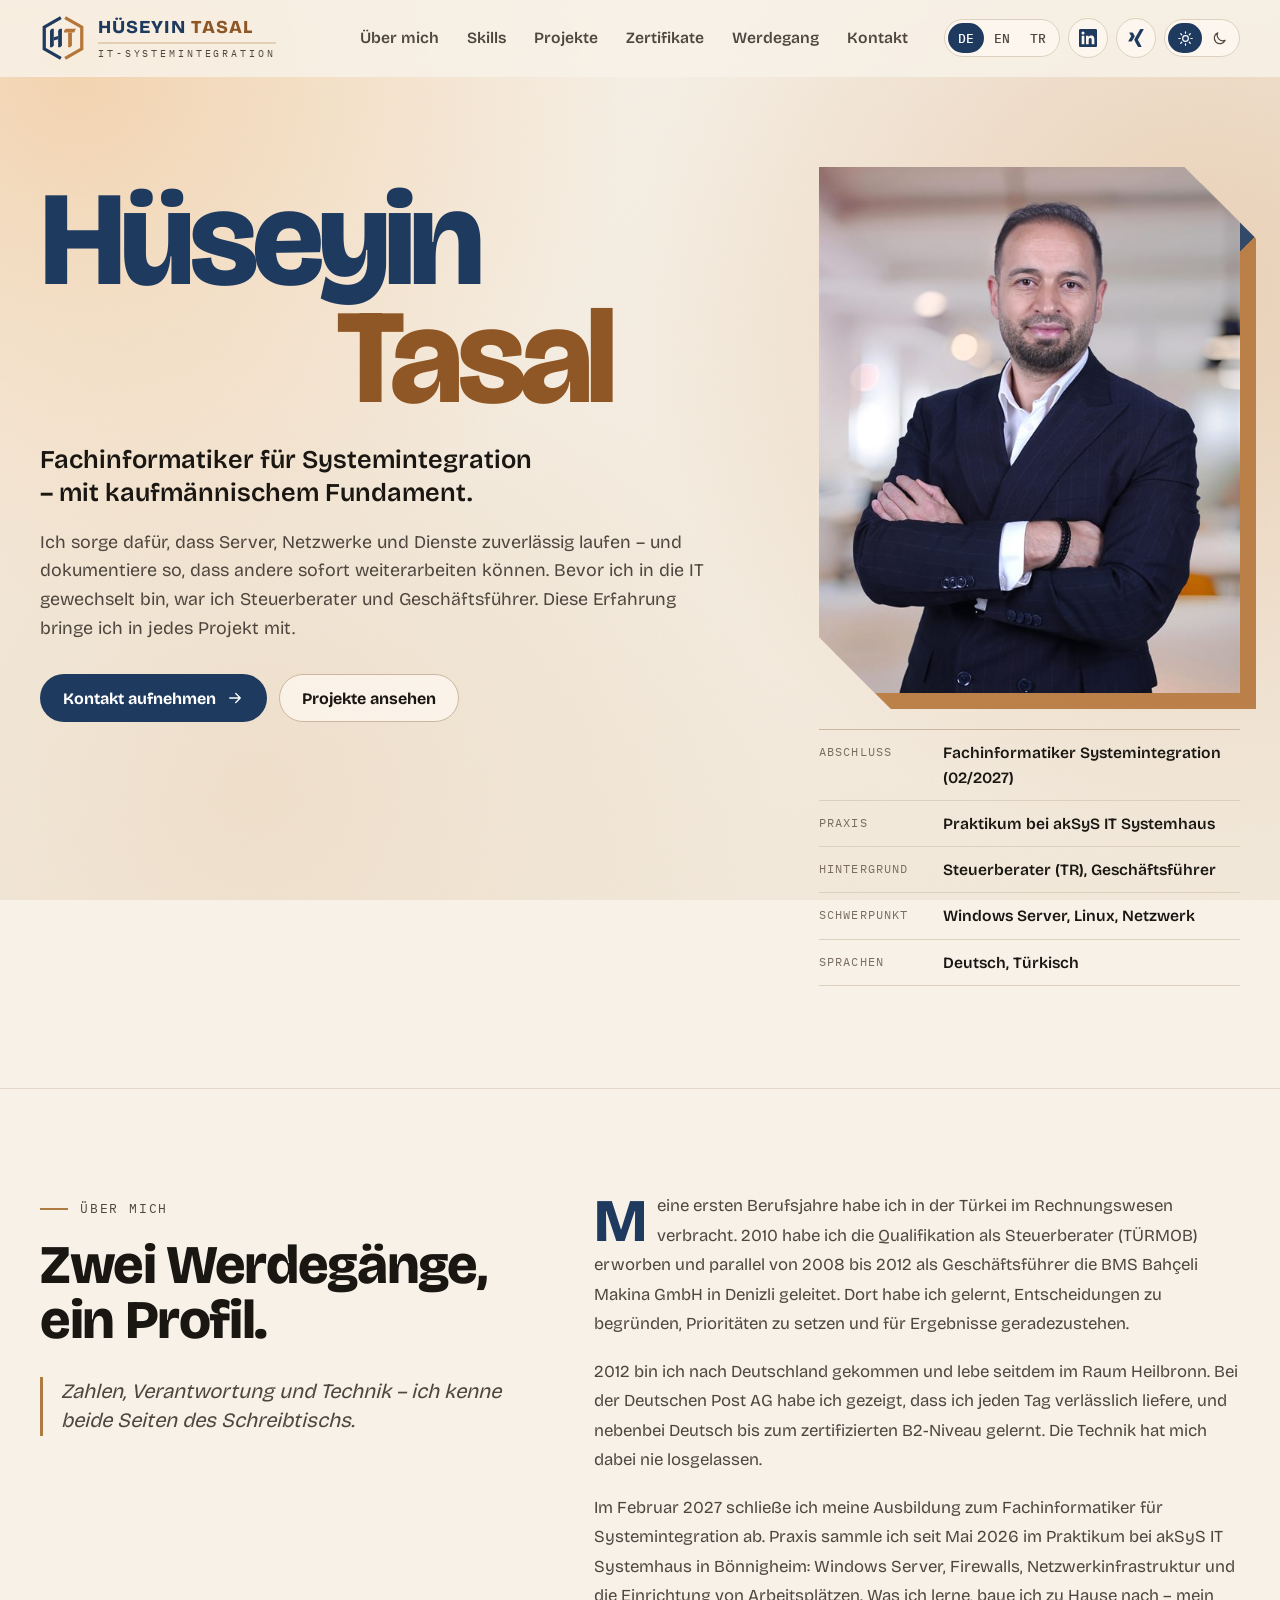
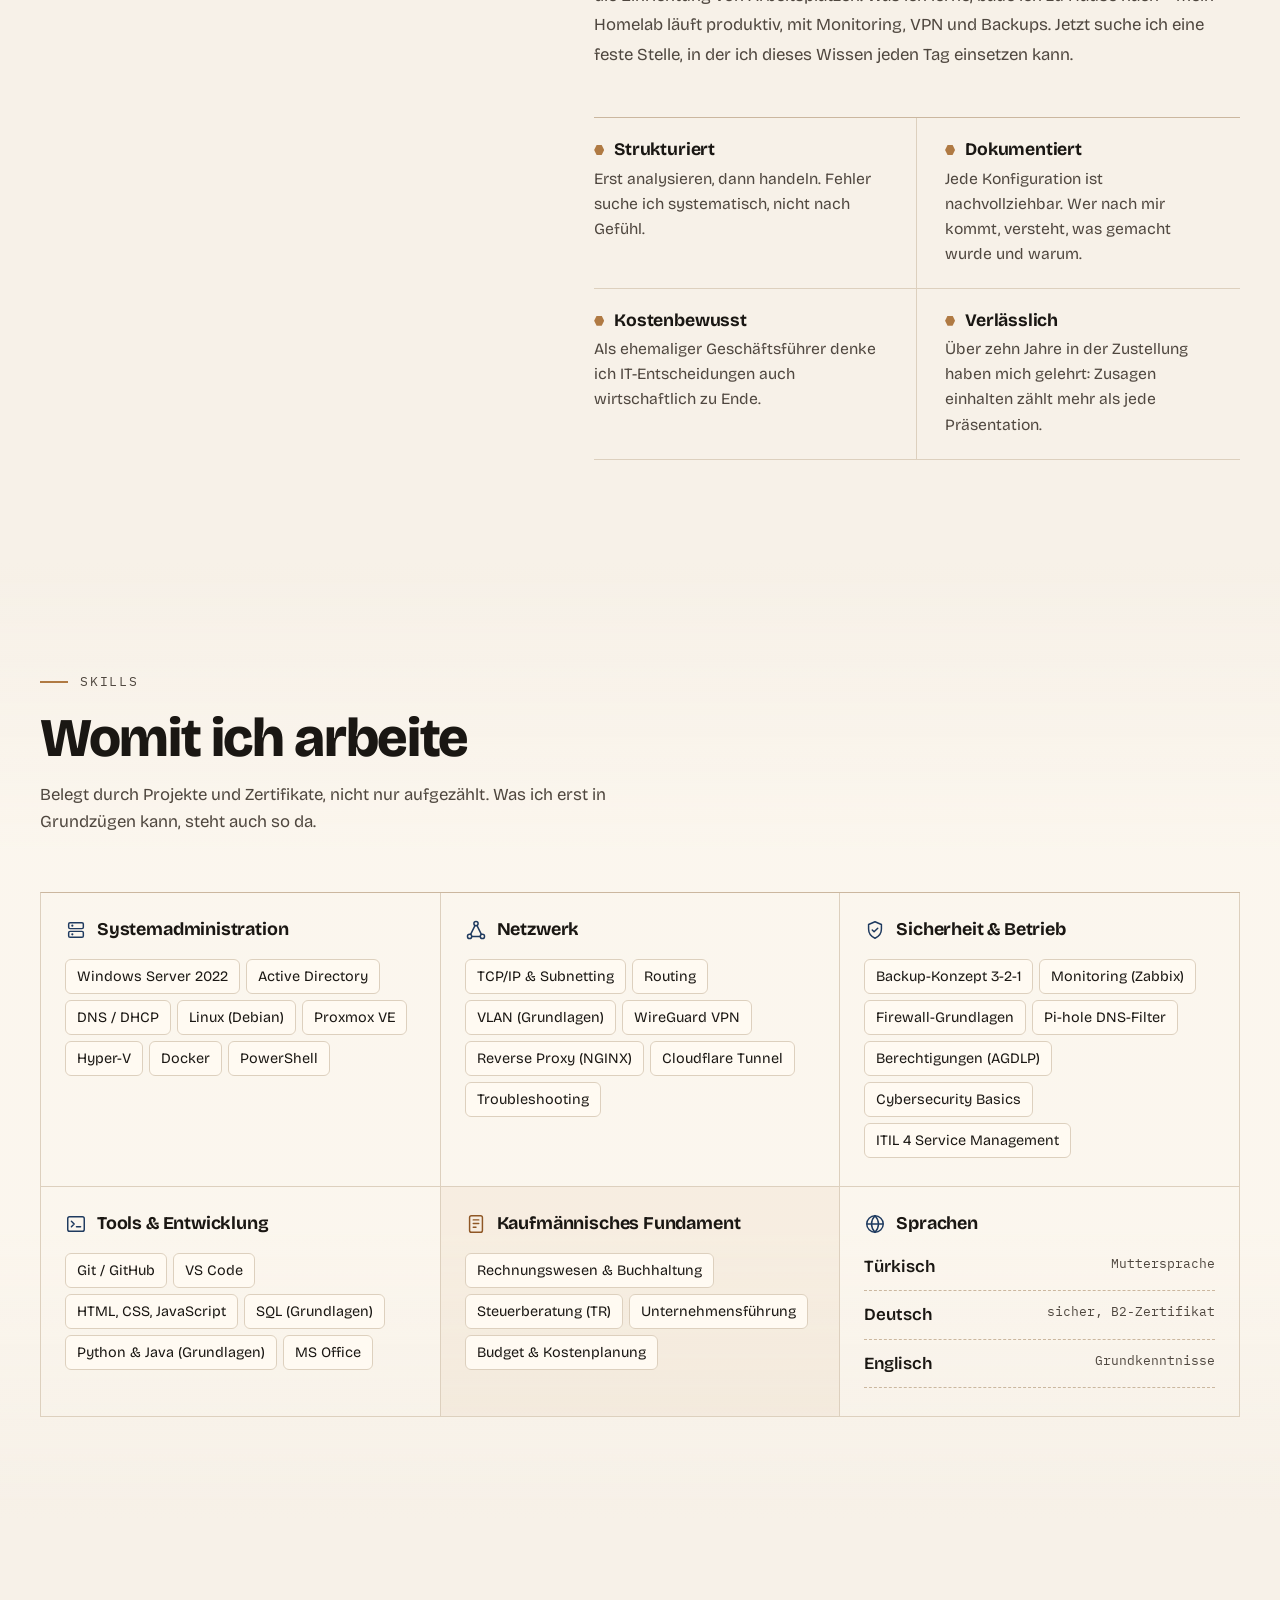
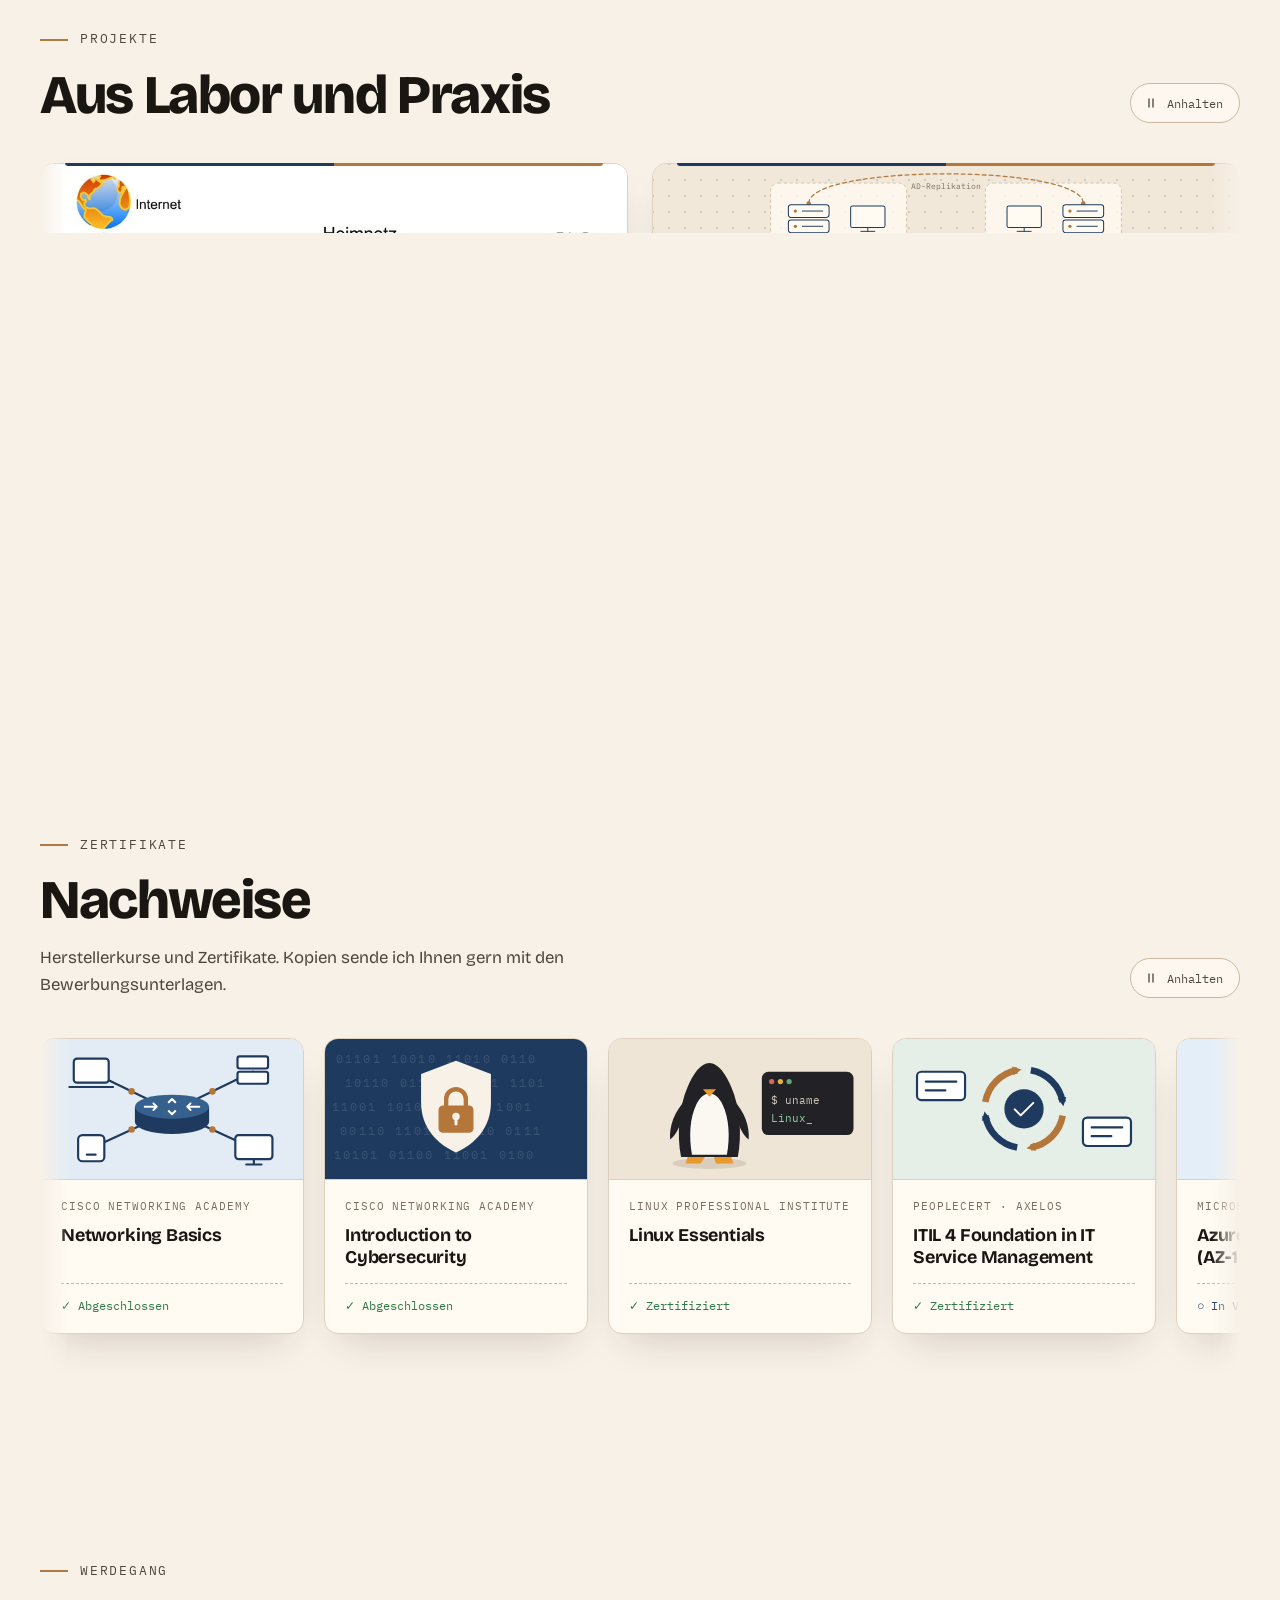
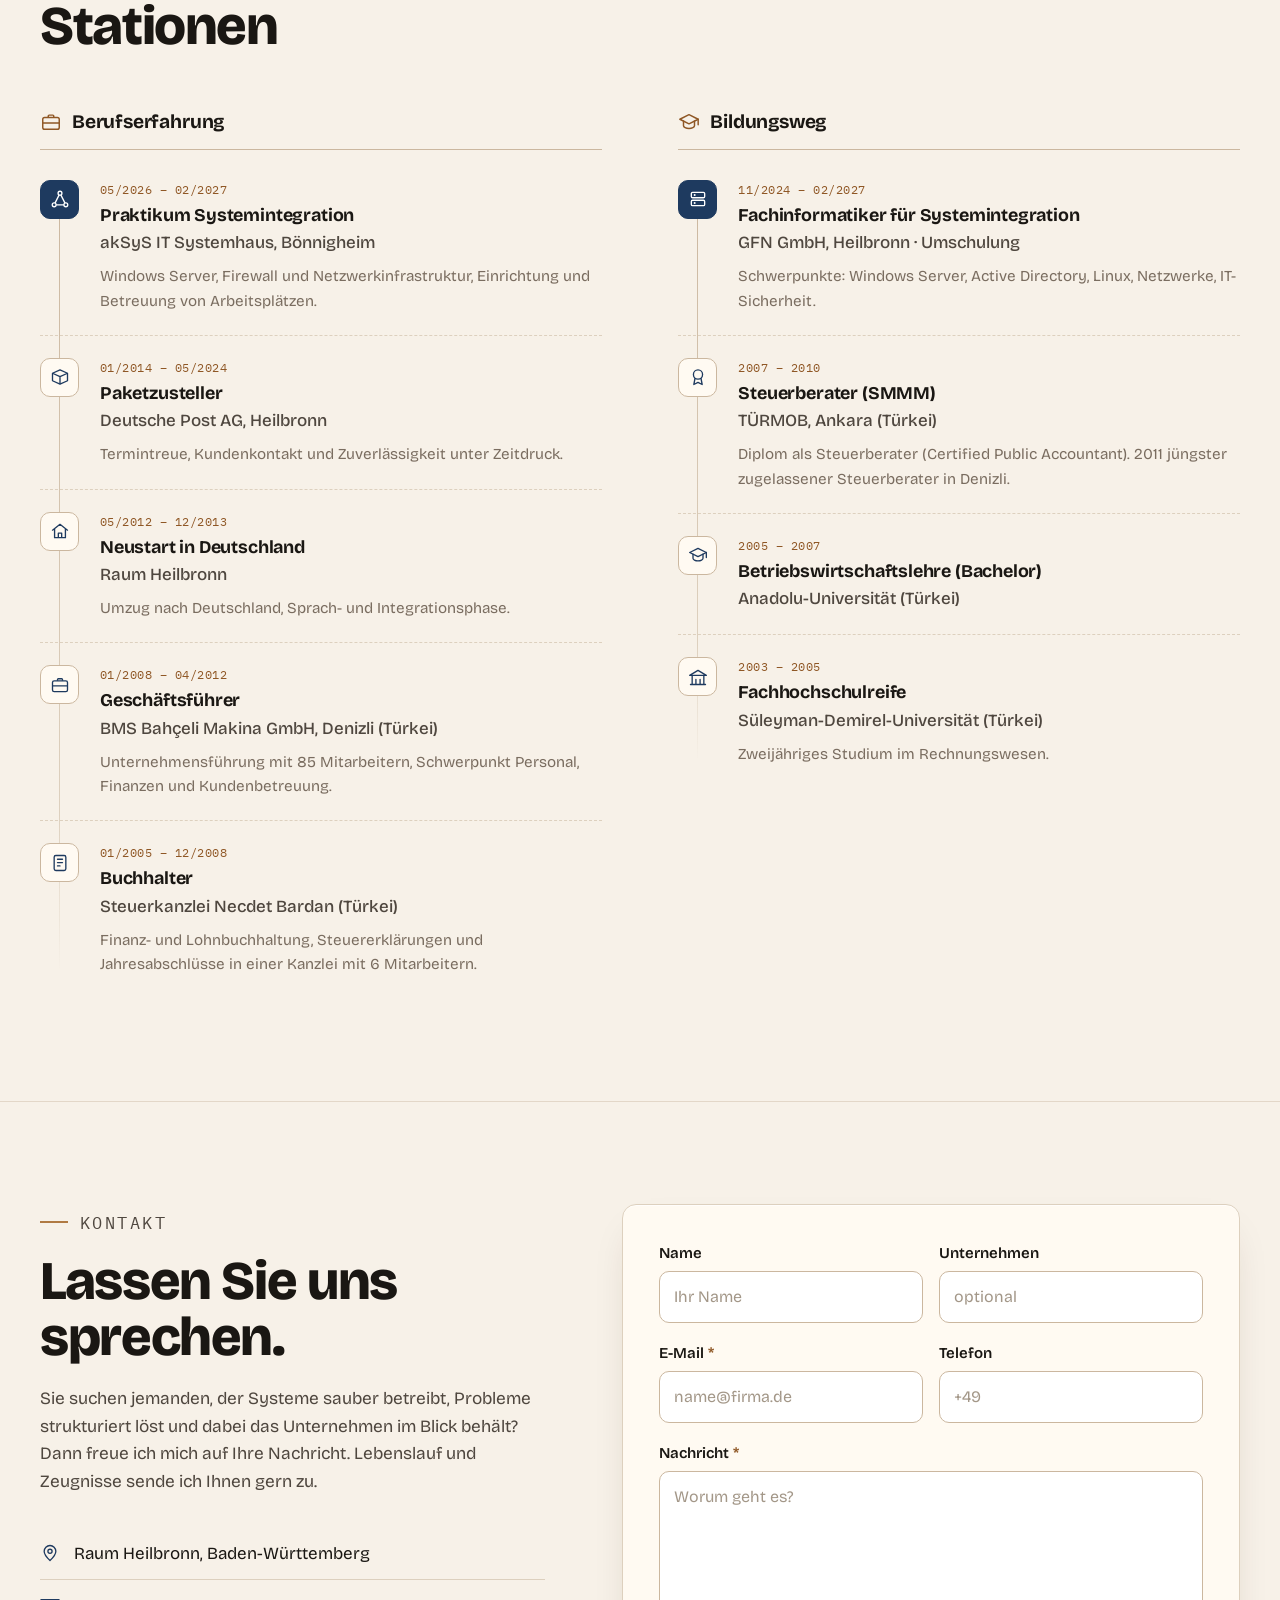
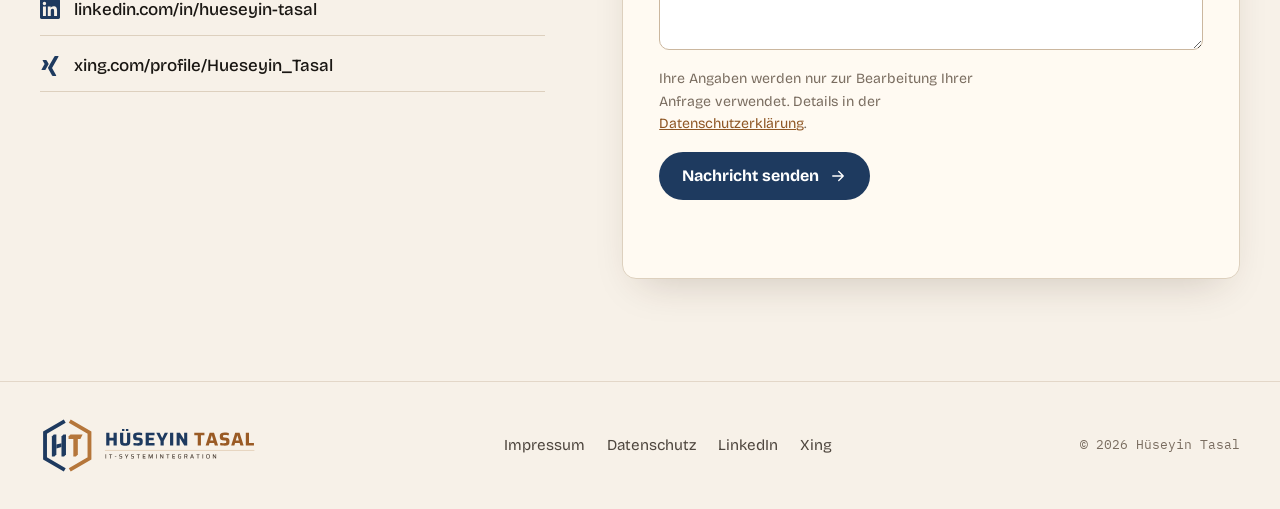
==== commit 277ab3bb: "Add files via upload" ====
--- a/index.html
+++ b/index.html
@@ -7,7 +7,9 @@
   <meta name="description" content="Hüseyin Tasal (Huseyin Tasal) – Fachinformatiker für Systemintegration aus dem Raum Heilbronn. Windows Server, Active Directory, Linux, Netzwerke, Virtualisierung und IT-Sicherheit – mit kaufmännischem Hintergrund als Steuerberater und Geschäftsführer.">
   <meta name="author" content="Hüseyin Tasal">
   <meta name="robots" content="index, follow, max-image-preview:large">
-  <meta name="theme-color" content="#f7f1e8">
+  <meta name="color-scheme" content="light dark">
+  <meta name="theme-color" content="#f7f1e8" media="(prefers-color-scheme: light)">
+  <meta name="theme-color" content="#15120e" media="(prefers-color-scheme: dark)">
   <link rel="canonical" href="https://huseyintasal.de/">
 
   <!-- Social-Media-Vorschau (LinkedIn, Xing, WhatsApp) -->
@@ -48,6 +50,11 @@
       } catch (e) {
         d.classList.add("intro-on");
       }
+      /* Hell/Dunkel: gespeicherte Wahl vor dem ersten Zeichnen setzen (kein Aufblitzen) */
+      try {
+        var th = localStorage.getItem("ht-theme");
+        if (th === "light" || th === "dark") d.setAttribute("data-theme", th);
+      } catch (e) {}
     })();
   </script>
 
@@ -93,7 +100,8 @@
         "hasCredential": [
           { "@type": "EducationalOccupationalCredential", "name": "Linux Essentials", "recognizedBy": { "@type": "Organization", "name": "Linux Professional Institute" } },
           { "@type": "EducationalOccupationalCredential", "name": "Networking Basics", "recognizedBy": { "@type": "Organization", "name": "Cisco Networking Academy" } },
-          { "@type": "EducationalOccupationalCredential", "name": "Introduction to Cybersecurity", "recognizedBy": { "@type": "Organization", "name": "Cisco Networking Academy" } }
+          { "@type": "EducationalOccupationalCredential", "name": "Introduction to Cybersecurity", "recognizedBy": { "@type": "Organization", "name": "Cisco Networking Academy" } },
+          { "@type": "EducationalOccupationalCredential", "name": "ITIL 4 Foundation in IT Service Management", "recognizedBy": { "@type": "Organization", "name": "PeopleCert" } }
         ],
         "sameAs": [
           "https://www.linkedin.com/in/hueseyin-tasal",
@@ -108,13 +116,13 @@
   <!-- ============ SVG-Symbole (Icons, einmal definiert, überall genutzt) ============ -->
   <svg class="sprite" aria-hidden="true" focusable="false" xmlns="http://www.w3.org/2000/svg">
     <symbol id="ht-mark" viewBox="15 15 170 170">
-      <polyline points="92.2,24.5 30.7,60 30.7,140 92.2,175.5" fill="none" stroke="#1E3A5F" stroke-width="12"/>
-      <polyline points="107.8,24.5 169.3,60 169.3,140 107.8,175.5" fill="none" stroke="#B5763A" stroke-width="12"/>
-      <polygon points="52,72 58,66 66,66 66,128 60,134 52,134" fill="#1E3A5F"/>
-      <polygon points="82,72 88,66 96,66 96,128 90,134 82,134" fill="#1E3A5F"/>
-      <polygon points="66,97 82,93 82,105 66,109" fill="#1E3A5F"/>
-      <polygon points="104,72 110,66 148,66 141,80 104,80" fill="#B5763A"/>
-      <polygon points="119,80 133,80 133,128 127,134 119,134" fill="#B5763A"/>
+      <polyline points="92.2,24.5 30.7,60 30.7,140 92.2,175.5" fill="none" style="stroke:var(--logo-navy,#1E3A5F)" stroke-width="12"/>
+      <polyline points="107.8,24.5 169.3,60 169.3,140 107.8,175.5" fill="none" style="stroke:var(--logo-bronze,#B5763A)" stroke-width="12"/>
+      <polygon points="52,72 58,66 66,66 66,128 60,134 52,134" style="fill:var(--logo-navy,#1E3A5F)"/>
+      <polygon points="82,72 88,66 96,66 96,128 90,134 82,134" style="fill:var(--logo-navy,#1E3A5F)"/>
+      <polygon points="66,97 82,93 82,105 66,109" style="fill:var(--logo-navy,#1E3A5F)"/>
+      <polygon points="104,72 110,66 148,66 141,80 104,80" style="fill:var(--logo-bronze,#B5763A)"/>
+      <polygon points="119,80 133,80 133,128 127,134 119,134" style="fill:var(--logo-bronze,#B5763A)"/>
     </symbol>
     <symbol id="i-linkedin" viewBox="0 0 24 24"><path fill="currentColor" d="M20.45 20.45h-3.55v-5.57c0-1.33-.03-3.04-1.85-3.04-1.85 0-2.14 1.45-2.14 2.94v5.67H9.35V9h3.41v1.56h.05c.48-.9 1.64-1.85 3.37-1.85 3.6 0 4.27 2.37 4.27 5.46v6.28zM5.34 7.43a2.06 2.06 0 1 1 0-4.13 2.06 2.06 0 0 1 0 4.13zM7.12 20.45H3.56V9h3.56v11.45zM22.22 0H1.77C.79 0 0 .77 0 1.73v20.54C0 23.23.79 24 1.77 24h20.45c.98 0 1.78-.77 1.78-1.73V1.73C24 .77 23.2 0 22.22 0z"/></symbol>
     <symbol id="i-xing" viewBox="0 0 24 24"><path fill="currentColor" d="M18.19 0c-.52 0-.74.33-.93.66 0 0-7.45 13.22-7.7 13.66.02.02 4.92 9.02 4.92 9.02.17.31.44.66.97.66h3.45c.21 0 .38-.08.46-.22.09-.15.09-.35-.01-.54l-4.88-8.92v-.02L22.14.76c.1-.19.1-.39.01-.54-.09-.14-.25-.22-.46-.22h-3.5zM3.65 4.74c-.21 0-.39.07-.47.22-.09.15-.08.34.02.53l2.34 4.05v.02L1.86 16.05c-.1.19-.09.38 0 .53.09.14.24.23.45.23h3.46c.52 0 .77-.35.95-.67l3.73-6.61-2.38-4.15c-.17-.32-.43-.66-.96-.66H3.65z"/></symbol>
@@ -139,6 +147,8 @@
     <symbol id="i-nas" viewBox="0 0 24 24"><g fill="none" stroke="currentColor" stroke-width="1.6" stroke-linecap="round"><rect x="5" y="3" width="14" height="18" rx="2"/><path d="M8.5 7.5h7M8.5 11h7"/><circle cx="12" cy="16.5" r="1.2"/></g></symbol>
     <symbol id="i-globe" viewBox="0 0 24 24"><g fill="none" stroke="currentColor" stroke-width="1.6"><circle cx="12" cy="12" r="9"/><path d="M3 12h18M12 3c2.5 2.6 3.8 5.6 3.8 9s-1.3 6.4-3.8 9c-2.5-2.6-3.8-5.6-3.8-9S9.5 5.6 12 3z"/></g></symbol>
     <symbol id="i-zoom" viewBox="0 0 24 24"><g fill="none" stroke="currentColor" stroke-width="1.8" stroke-linecap="round" stroke-linejoin="round"><path d="M14 4h6v6M10 20H4v-6M20 4l-7 7M4 20l7-7"/></g></symbol>
+    <symbol id="i-moon" viewBox="0 0 24 24"><path d="M20 14.5A8 8 0 0 1 9.5 4a8 8 0 1 0 10.5 10.5z" fill="none" stroke="currentColor" stroke-width="1.7" stroke-linejoin="round"/></symbol>
+    <symbol id="i-sun" viewBox="0 0 24 24"><g fill="none" stroke="currentColor" stroke-width="1.7" stroke-linecap="round"><circle cx="12" cy="12" r="4"/><path d="M12 2.5v2M12 19.5v2M2.5 12h2M19.5 12h2M5.3 5.3l1.4 1.4M17.3 17.3l1.4 1.4M5.3 18.7l1.4-1.4M17.3 6.7l1.4-1.4"/></g></symbol>
     <symbol id="i-close" viewBox="0 0 24 24"><path d="M6 6l12 12M18 6L6 18" fill="none" stroke="currentColor" stroke-width="2" stroke-linecap="round"/></symbol>
     <symbol id="i-external" viewBox="0 0 24 24"><g fill="none" stroke="currentColor" stroke-width="1.8" stroke-linecap="round" stroke-linejoin="round"><path d="M14 4h6v6M20 4l-9 9M18 14v5a1 1 0 0 1-1 1H5a1 1 0 0 1-1-1V7a1 1 0 0 1 1-1h5"/></g></symbol>
     <symbol id="i-award" viewBox="0 0 24 24"><g fill="none" stroke="currentColor" stroke-width="1.6" stroke-linejoin="round"><circle cx="12" cy="9" r="5.5"/><path d="M8.5 13.2L7 21l5-2.6 5 2.6-1.5-7.8"/></g></symbol>
@@ -152,11 +162,11 @@
         <polyline class="intro-hex intro-hex-l" points="92.2,24.5 30.7,60 30.7,140 92.2,175.5" pathLength="1"/>
         <polyline class="intro-hex intro-hex-r" points="107.8,24.5 169.3,60 169.3,140 107.8,175.5" pathLength="1"/>
         <g class="intro-letters">
-          <polygon points="52,72 58,66 66,66 66,128 60,134 52,134" fill="#1E3A5F"/>
-          <polygon points="82,72 88,66 96,66 96,128 90,134 82,134" fill="#1E3A5F"/>
-          <polygon points="66,97 82,93 82,105 66,109" fill="#1E3A5F"/>
-          <polygon points="104,72 110,66 148,66 141,80 104,80" fill="#B5763A"/>
-          <polygon points="119,80 133,80 133,128 127,134 119,134" fill="#B5763A"/>
+          <polygon points="52,72 58,66 66,66 66,128 60,134 52,134" style="fill:var(--logo-navy)"/>
+          <polygon points="82,72 88,66 96,66 96,128 90,134 82,134" style="fill:var(--logo-navy)"/>
+          <polygon points="66,97 82,93 82,105 66,109" style="fill:var(--logo-navy)"/>
+          <polygon points="104,72 110,66 148,66 141,80 104,80" style="fill:var(--logo-bronze)"/>
+          <polygon points="119,80 133,80 133,128 127,134 119,134" style="fill:var(--logo-bronze)"/>
         </g>
       </svg>
       <div class="intro-word">
@@ -200,6 +210,15 @@
         <a class="icon-link hide-md" href="https://www.xing.com/profile/Hueseyin_Tasal" target="_blank" rel="noopener me" aria-label="Xing-Profil">
           <svg aria-hidden="true"><use href="#i-xing"/></svg>
         </a>
+        <!-- Hell/Dunkel-Schalter: beide Symbole sichtbar, das aktive ist hervorgehoben -->
+        <div class="theme-switch" id="theme-switch" role="group" aria-label="Design">
+          <button type="button" class="theme-btn" data-set-theme="light" aria-pressed="false">
+            <svg aria-hidden="true"><use href="#i-sun"/></svg><span class="visually-hidden" data-i18n="theme_light">Helles Design</span>
+          </button>
+          <button type="button" class="theme-btn" data-set-theme="dark" aria-pressed="false">
+            <svg aria-hidden="true"><use href="#i-moon"/></svg><span class="visually-hidden" data-i18n="theme_dark">Dunkles Design</span>
+          </button>
+        </div>
         <button class="menu-toggle" id="menu-toggle" type="button" aria-controls="mobile-menu" aria-expanded="false">
           <span class="visually-hidden" data-i18n="menu_open">Menü öffnen</span>
           <span class="bars" aria-hidden="true"><span></span><span></span><span></span></span>
@@ -323,7 +342,7 @@
           <article class="skill-group">
             <h3><svg aria-hidden="true"><use href="#i-shield"/></svg><span data-i18n="sk_sec">Sicherheit &amp; Betrieb</span></h3>
             <ul class="tags">
-              <li data-i18n="sk_backup">Backup-Konzept 3-2-1</li><li>Monitoring (Zabbix)</li><li data-i18n="sk_fw">Firewall-Grundlagen</li><li>Pi-hole DNS-Filter</li><li data-i18n="sk_agdlp">Berechtigungen (AGDLP)</li><li>Cybersecurity Basics</li>
+              <li data-i18n="sk_backup">Backup-Konzept 3-2-1</li><li>Monitoring (Zabbix)</li><li data-i18n="sk_fw">Firewall-Grundlagen</li><li>Pi-hole DNS-Filter</li><li data-i18n="sk_agdlp">Berechtigungen (AGDLP)</li><li>Cybersecurity Basics</li><li>ITIL 4 Service Management</li>
             </ul>
           </article>
           <article class="skill-group">
@@ -637,6 +656,32 @@
                 <p class="cert-meta" data-i18n="c_cert">Zertifiziert</p>
               </div>
             </li>
+            <!-- ITIL 4 Foundation (Bild: Service-Kreislauf) -->
+            <li class="cert">
+              <div class="cert-art art-itil" aria-hidden="true">
+                <svg viewBox="0 0 240 128" focusable="false">
+                  <g class="a-cycle">
+                    <path class="a-arc-n" d="M126.25 28.55A36 36 0 0 1 155.45 57.75"/>
+                    <path class="a-arc-b" d="M155.45 70.25A36 36 0 0 1 126.25 99.45"/>
+                    <path class="a-arc-n" d="M113.75 99.45A36 36 0 0 1 84.55 70.25"/>
+                    <path class="a-arc-b" d="M84.55 57.75A36 36 0 0 1 113.75 28.55"/>
+                  </g>
+                  <path class="a-navy" d="M156.14 61.69L150.82 54.5L158.7 53.12z"/>
+                  <path class="a-bronze" d="M122.31 100.14L129.5 94.82L130.88 102.7z"/>
+                  <path class="a-navy" d="M83.86 66.31L89.18 73.5L81.3 74.88z"/>
+                  <path class="a-bronze" d="M117.69 27.86L110.5 33.18L109.12 25.3z"/>
+                  <circle class="a-navy" cx="120" cy="64" r="18"/>
+                  <path class="a-white-line a-check" d="M111.5 64.5l5.5 5.5 11.5-11.5"/>
+                  <g class="a-device"><rect x="22" y="30" width="44" height="26" rx="4"/><path d="M30 39h28M30 47h18"/></g>
+                  <g class="a-device"><rect x="174" y="72" width="44" height="26" rx="4"/><path d="M182 81h28M182 89h18"/></g>
+                </svg>
+              </div>
+              <div class="cert-body">
+                <p class="cert-issuer" lang="en">PeopleCert · AXELOS</p>
+                <h3 lang="en">ITIL 4 Foundation in IT Service Management</h3>
+                <p class="cert-meta" data-i18n="c_cert">Zertifiziert</p>
+              </div>
+            </li>
             <!-- Microsoft Azure AZ-104 – Prüfung noch offen -->
             <li class="cert">
               <div class="cert-art art-cloud" aria-hidden="true">
@@ -817,7 +862,8 @@
   <footer class="site-footer">
     <div class="wrap footer-row">
       <a class="footer-logo" href="#home" aria-label="Nach oben">
-        <img src="assets/logo/ht-logo-komplett-farbig.svg" alt="Hüseyin Tasal – IT-Systemintegration" width="216" height="54" loading="lazy">
+        <img class="logo-light" src="assets/logo/ht-logo-komplett-farbig.svg" alt="Hüseyin Tasal – IT-Systemintegration" width="216" height="54" loading="lazy">
+        <img class="logo-dark" src="assets/logo/ht-logo-komplett-fuer-dunklen-hintergrund.svg" alt="Hüseyin Tasal – IT-Systemintegration" width="216" height="54" loading="lazy">
       </a>
       <nav class="footer-nav" aria-label="Rechtliches">
         <a href="impressum.html" data-i18n="ft_imprint">Impressum</a>
--- a/assets/css/styles.css
+++ b/assets/css/styles.css
@@ -22,6 +22,33 @@
   --ok: #2f7a4b;
   --err: #a23030;
 
+  /* Flächen und Akzente (werden im Dunkelmodus unten umgestellt) */
+  --accent-bg: #1e3a5f;
+  --accent-bg-hover: #142a46;
+  --on-accent: #fff;
+  --logo-navy: #1e3a5f;
+  --logo-bronze: #b5763a;
+  --header-bg: rgba(247, 241, 232, 0.86);
+  --header-bg-strong: rgba(247, 241, 232, 0.95);
+  --header-shadow: 0 10px 30px -20px rgba(38, 22, 10, 0.35);
+  --glass: rgba(255, 250, 242, 0.7);
+  --glass-strong: rgba(255, 250, 242, 0.85);
+  --band: rgba(255, 250, 242, 0.55);
+  --field-bg: #fff;
+  --placeholder: #a39788;
+  --tint-navy: rgba(30, 58, 95, 0.07);
+  --tint-navy-strong: rgba(30, 58, 95, 0.3);
+  --rule-soft: rgba(152, 114, 76, 0.2);
+  --tag-line: #e3cfb4;
+  --sch-zone: rgba(255, 250, 242, 0.78);
+  --dot: rgba(30, 58, 95, 0.16);
+  --focus-ring: rgba(30, 58, 95, 0.15);
+  --glow-1: #f3d5b2;
+  --glow-2: #ead1b8;
+  --glow-3: #efe0cc;
+  --grain-opacity: 0.32;
+  color-scheme: light dark;
+
   /* Typografie */
   --font: "Bricolage Grotesque", "Segoe UI", system-ui, sans-serif;
   --mono: "IBM Plex Mono", ui-monospace, "Cascadia Mono", Consolas, monospace;
@@ -36,6 +63,135 @@
   --ease: cubic-bezier(0.22, 0.7, 0.2, 1);
 }
 
+/* ==========================================================================
+   Dunkelmodus – schaltet automatisch um, wenn Browser/Betriebssystem dunkel eingestellt sind
+   Gleiche Farbwelt: warmes Dunkelbraun statt Papier, Bronze und Logo-Blau als Akzente
+   ========================================================================== */
+@media (prefers-color-scheme: dark) {
+  :root:not([data-theme="light"]) {
+    --paper: #15120e;
+    --paper-2: #1b1712;
+    --card: #211c16;
+    --card-2: #262019;
+    --ink: #f1e9dd;
+    --ink-2: #cdc1af;
+    --ink-3: #a09280;
+    --bronze: #c68b51;
+    --bronze-logo: #d4955a;
+    --bronze-strong: #e3a96d;
+    --navy: #8fb3dd;
+    --navy-soft: #a9c6e8;
+    --line: #362e25;
+    --line-strong: #4b4034;
+    --ok: #74c795;
+    --err: #ff8f86;
+
+    --accent-bg: #2e5b8f;
+    --accent-bg-hover: #3a6ca6;
+    --on-accent: #fff;
+    --logo-navy: #8fb3dd;
+    --logo-bronze: #d4955a;
+    --header-bg: rgba(21, 18, 14, 0.82);
+    --header-bg-strong: rgba(21, 18, 14, 0.94);
+    --header-shadow: 0 10px 30px -18px rgba(0, 0, 0, 0.7);
+    --glass: rgba(43, 36, 28, 0.6);
+    --glass-strong: rgba(43, 36, 28, 0.9);
+    --band: rgba(38, 32, 25, 0.5);
+    --field-bg: #1a1611;
+    --placeholder: #7d705f;
+    --tint-navy: rgba(143, 179, 221, 0.12);
+    --tint-navy-strong: rgba(143, 179, 221, 0.35);
+    --rule-soft: rgba(198, 139, 81, 0.2);
+    --tag-line: #4b4034;
+    --sch-zone: rgba(38, 32, 25, 0.9);
+    --dot: rgba(143, 179, 221, 0.13);
+    --focus-ring: rgba(143, 179, 221, 0.28);
+    --glow-1: rgba(181, 118, 58, 0.16);
+    --glow-2: rgba(120, 86, 52, 0.14);
+    --glow-3: rgba(120, 86, 52, 0.1);
+    --grain-opacity: 0.5;
+    color-scheme: dark;
+    --shadow: 0 18px 40px -18px rgba(0, 0, 0, 0.65);
+  }
+  /* Bildmotive der Zertifikate bleiben hell wie Fotos – mit den Originalfarben */
+  :root:not([data-theme="light"]) .cert-art {
+    --navy: #1e3a5f;
+    --paper: #f7f1e8;
+    --bronze-logo: #b5763a;
+    --bronze-strong: #8f5725;
+  }
+  :root:not([data-theme="light"]) .project-media img, :root:not([data-theme="light"]) .cert-art { filter: brightness(0.94); }
+  :root:not([data-theme="light"]) body::before { mix-blend-mode: soft-light; }
+}
+
+/* Gleiche Farben, wenn der Besucher oben per Knopf auf Dunkel umschaltet */
+:root[data-theme="dark"] {
+  --paper: #15120e;
+  --paper-2: #1b1712;
+  --card: #211c16;
+  --card-2: #262019;
+  --ink: #f1e9dd;
+  --ink-2: #cdc1af;
+  --ink-3: #a09280;
+  --bronze: #c68b51;
+  --bronze-logo: #d4955a;
+  --bronze-strong: #e3a96d;
+  --navy: #8fb3dd;
+  --navy-soft: #a9c6e8;
+  --line: #362e25;
+  --line-strong: #4b4034;
+  --ok: #74c795;
+  --err: #ff8f86;
+
+  --accent-bg: #2e5b8f;
+  --accent-bg-hover: #3a6ca6;
+  --on-accent: #fff;
+  --logo-navy: #8fb3dd;
+  --logo-bronze: #d4955a;
+  --header-bg: rgba(21, 18, 14, 0.82);
+  --header-bg-strong: rgba(21, 18, 14, 0.94);
+  --header-shadow: 0 10px 30px -18px rgba(0, 0, 0, 0.7);
+  --glass: rgba(43, 36, 28, 0.6);
+  --glass-strong: rgba(43, 36, 28, 0.9);
+  --band: rgba(38, 32, 25, 0.5);
+  --field-bg: #1a1611;
+  --placeholder: #7d705f;
+  --tint-navy: rgba(143, 179, 221, 0.12);
+  --tint-navy-strong: rgba(143, 179, 221, 0.35);
+  --rule-soft: rgba(198, 139, 81, 0.2);
+  --tag-line: #4b4034;
+  --sch-zone: rgba(38, 32, 25, 0.9);
+  --dot: rgba(143, 179, 221, 0.13);
+  --focus-ring: rgba(143, 179, 221, 0.28);
+  --glow-1: rgba(181, 118, 58, 0.16);
+  --glow-2: rgba(120, 86, 52, 0.14);
+  --glow-3: rgba(120, 86, 52, 0.1);
+  --grain-opacity: 0.5;
+  color-scheme: dark;
+  --shadow: 0 18px 40px -18px rgba(0, 0, 0, 0.65);
+}
+/* Bildmotive der Zertifikate bleiben hell wie Fotos – mit den Originalfarben */
+:root[data-theme="dark"] .cert-art {
+  --navy: #1e3a5f;
+  --paper: #f7f1e8;
+  --bronze-logo: #b5763a;
+  --bronze-strong: #8f5725;
+}
+:root[data-theme="dark"] .project-media img, :root[data-theme="dark"] .cert-art { filter: brightness(0.94); }
+:root[data-theme="dark"] body::before { mix-blend-mode: soft-light; }
+
+/* Per Knopf auf Hell gestellt */
+:root[data-theme="light"] { color-scheme: light; }
+
+/* Logo-Dateien: helle bzw. dunkle Variante passend zum Design zeigen */
+.logo-dark { display: none !important; }
+@media (prefers-color-scheme: dark) {
+  :root:not([data-theme="light"]) .logo-light { display: none !important; }
+  :root:not([data-theme="light"]) .logo-dark { display: block !important; }
+}
+:root[data-theme="dark"] .logo-light { display: none !important; }
+:root[data-theme="dark"] .logo-dark { display: block !important; }
+
 /* ---------- Basis ---------- */
 *, *::before, *::after { box-sizing: border-box; }
 
@@ -53,9 +209,9 @@
   color: var(--ink);
   background-color: var(--paper);
   background-image:
-    radial-gradient(circle at 6% 8%, #f3d5b2 0%, transparent 38%),
-    radial-gradient(circle at 94% 32%, #ead1b8 0%, transparent 42%),
-    radial-gradient(circle at 20% 88%, #efe0cc 0%, transparent 40%),
+    radial-gradient(circle at 6% 8%, var(--glow-1) 0%, transparent 38%),
+    radial-gradient(circle at 94% 32%, var(--glow-2) 0%, transparent 42%),
+    radial-gradient(circle at 20% 88%, var(--glow-3) 0%, transparent 40%),
     linear-gradient(165deg, var(--paper) 0%, var(--paper-2) 100%);
   background-attachment: fixed;
   overflow-x: hidden;
@@ -70,7 +226,7 @@
   inset: 0;
   pointer-events: none;
   z-index: 0;
-  opacity: 0.32;
+  opacity: var(--grain-opacity);
   mix-blend-mode: multiply;
   background-image: url("data:image/svg+xml;utf8,<svg xmlns='http://www.w3.org/2000/svg' width='180' height='180'><filter id='n'><feTurbulence type='fractalNoise' baseFrequency='0.85' numOctaves='3' stitchTiles='stitch'/><feColorMatrix values='0 0 0 0 0.45  0 0 0 0 0.33  0 0 0 0 0.2  0 0 0 0.09 0'/></filter><rect width='100%' height='100%' filter='url(%23n)'/></svg>");
 }
@@ -79,6 +235,7 @@
 
 img, svg { display: block; max-width: 100%; }
 img { height: auto; }
+picture { display: block; flex: none; }
 
 a { color: inherit; }
 
@@ -86,7 +243,7 @@
 p { margin: 0; }
 ul, ol { margin: 0; padding: 0; list-style: none; }
 
-::selection { background: var(--navy); color: #fff; }
+::selection { background: var(--accent-bg); color: var(--on-accent); }
 
 :focus-visible {
   outline: 2px solid var(--navy);
@@ -109,8 +266,8 @@
   left: 12px;
   top: -60px;
   z-index: 3000;
-  background: var(--navy);
-  color: #fff;
+  background: var(--accent-bg);
+  color: var(--on-accent);
   padding: 10px 16px;
   border-radius: var(--radius-sm);
   text-decoration: none;
@@ -195,10 +352,10 @@
   text-transform: uppercase;
   color: var(--ink-2);
   padding-top: 10px;
-  border-top: 3px solid #e3cfb4;
-}
-
-.intro.is-leaving { background-color: rgba(247, 241, 232, 0); }
+  border-top: 3px solid var(--tag-line);
+}
+
+.intro.is-leaving { background-color: transparent; }
 .intro.is-leaving .intro-word { animation: intro-word-out 320ms ease forwards; }
 .intro.is-leaving .intro-mark { transition: transform 780ms cubic-bezier(0.7, 0, 0.18, 1); }
 
@@ -221,16 +378,16 @@
   position: sticky;
   top: 0;
   z-index: 1000;
-  background: rgba(247, 241, 232, 0.86);
+  background: var(--header-bg);
   -webkit-backdrop-filter: saturate(1.2) blur(10px);
   backdrop-filter: saturate(1.2) blur(10px);
   border-bottom: 1px solid transparent;
   transition: border-color 200ms ease, box-shadow 200ms ease, background 200ms ease;
 }
 .site-header.is-scrolled {
-  background: rgba(247, 241, 232, 0.95);
-  border-bottom-color: rgba(152, 114, 76, 0.2);
-  box-shadow: 0 10px 30px -20px rgba(38, 22, 10, 0.35);
+  background: var(--header-bg-strong);
+  border-bottom-color: var(--rule-soft);
+  box-shadow: var(--header-shadow);
 }
 
 .header-row {
@@ -262,7 +419,7 @@
 .brand-tag {
   margin-top: 6px;
   padding-top: 5px;
-  border-top: 2px solid #e3cfb4;
+  border-top: 2px solid var(--tag-line);
   font-family: var(--mono);
   font-size: 0.6rem;
   letter-spacing: 0.3em;
@@ -302,7 +459,7 @@
   padding: 3px;
   border: 1px solid var(--line);
   border-radius: 999px;
-  background: rgba(255, 250, 242, 0.7);
+  background: var(--glass);
 }
 .lang-btn {
   border: 0;
@@ -319,7 +476,7 @@
   transition: background 150ms ease, color 150ms ease;
 }
 .lang-btn:hover { color: var(--ink); }
-.lang-btn[aria-pressed="true"] { background: var(--navy); color: #fff; }
+.lang-btn[aria-pressed="true"] { background: var(--accent-bg); color: var(--on-accent); }
 
 .icon-link {
   width: 40px; height: 40px;
@@ -327,19 +484,44 @@
   place-items: center;
   border: 1px solid var(--line);
   border-radius: 50%;
-  background: rgba(255, 250, 242, 0.7);
+  background: var(--glass);
   color: var(--navy);
   transition: background 150ms ease, color 150ms ease, border-color 150ms ease;
 }
 .icon-link svg { width: 18px; height: 18px; }
-.icon-link:hover { background: var(--navy); border-color: var(--navy); color: #fff; }
+.icon-link:hover { background: var(--accent-bg); border-color: var(--accent-bg); color: var(--on-accent); }
+
+/* Hell/Dunkel-Schalter (gleiche Form wie die Sprachwahl) */
+.theme-switch {
+  display: inline-flex;
+  padding: 3px;
+  border: 1px solid var(--line);
+  border-radius: 999px;
+  background: var(--glass);
+}
+.theme-btn {
+  display: grid;
+  place-items: center;
+  width: 34px;
+  height: 30px;
+  padding: 0;
+  border: 0;
+  border-radius: 999px;
+  background: transparent;
+  color: var(--ink-2);
+  cursor: pointer;
+  transition: background 150ms ease, color 150ms ease;
+}
+.theme-btn svg { width: 17px; height: 17px; }
+.theme-btn:hover { color: var(--ink); }
+.theme-btn[aria-pressed="true"] { background: var(--accent-bg); color: var(--on-accent); }
 
 .menu-toggle {
   display: none;
   width: 44px; height: 44px;
   border: 1px solid var(--line);
   border-radius: 12px;
-  background: rgba(255, 250, 242, 0.8);
+  background: var(--glass);
   cursor: pointer;
   padding: 0;
 }
@@ -458,9 +640,9 @@
 .btn svg { width: 18px; height: 18px; transition: transform 200ms var(--ease); }
 .btn:hover svg { transform: translateX(3px); }
 .btn:active { transform: translateY(1px); }
-.btn-primary { background: var(--navy); color: #fff; }
-.btn-primary:hover { background: #142a46; }
-.btn-ghost { border-color: var(--line-strong); color: var(--ink); background: rgba(255, 250, 242, 0.5); }
+.btn-primary { background: var(--accent-bg); color: var(--on-accent); }
+.btn-primary:hover { background: var(--accent-bg-hover); }
+.btn-ghost { border-color: var(--line-strong); color: var(--ink); background: var(--glass); }
 .btn-ghost:hover { border-color: var(--bronze); color: var(--bronze-strong); }
 .btn[disabled] { opacity: 0.7; cursor: progress; }
 
@@ -535,7 +717,7 @@
   inset: 0;
   transform: translate(16px, 16px);
   z-index: -1;
-  background: linear-gradient(135deg, var(--navy) 0 50%, var(--bronze-logo) 50% 100%);
+  background: linear-gradient(135deg, var(--logo-navy) 0 50%, var(--logo-bronze) 50% 100%);
   clip-path: polygon(0 0, calc(100% - 56px) 0, 100% 56px, 100% 100%, 56px 100%, 0 calc(100% - 56px));
   opacity: 0.9;
 }
@@ -564,7 +746,7 @@
 /* ==========================================================================
    Über mich
    ========================================================================== */
-.about { border-top: 1px solid rgba(152, 114, 76, 0.18); }
+.about { border-top: 1px solid var(--rule-soft); }
 
 .about-grid {
   display: grid;
@@ -625,7 +807,7 @@
 /* ==========================================================================
    Skills
    ========================================================================== */
-.skills { background: linear-gradient(180deg, rgba(255, 250, 242, 0) 0%, rgba(255, 250, 242, 0.55) 30%, rgba(255, 250, 242, 0.55) 70%, rgba(255, 250, 242, 0) 100%); }
+.skills { background: linear-gradient(180deg, transparent 0%, var(--band) 30%, var(--band) 70%, transparent 100%); }
 
 .skill-grid {
   display: grid;
@@ -639,7 +821,7 @@
   border-bottom: 1px solid var(--line);
   transition: background 200ms ease;
 }
-.skill-group:hover { background: rgba(255, 250, 242, 0.85); }
+.skill-group:hover { background: var(--glass-strong); }
 .skill-group h3 {
   display: flex;
   align-items: center;
@@ -703,7 +885,7 @@
   padding: 0 16px 0 12px;
   border: 1px solid var(--line-strong);
   border-radius: 999px;
-  background: rgba(255, 250, 242, 0.7);
+  background: var(--glass);
   font-family: var(--mono);
   font-size: 0.78rem;
   color: var(--ink-2);
@@ -736,7 +918,7 @@
   position: absolute;
   left: 24px; right: 24px; top: -1px;
   height: 3px;
-  background: linear-gradient(90deg, var(--navy) 0 50%, var(--bronze-logo) 50% 100%);
+  background: linear-gradient(90deg, var(--logo-navy) 0 50%, var(--logo-bronze) 50% 100%);
   border-radius: 0 0 3px 3px;
 }
 .project article:hover { border-color: var(--line-strong); }
@@ -786,23 +968,23 @@
   transition: background 150ms ease;
 }
 .zoom-chip svg { width: 14px; height: 14px; }
-button.project-media:hover .zoom-chip { background: var(--navy); }
+button.project-media:hover .zoom-chip { background: var(--accent-bg); }
 
 .project-media.is-schematic {
   background-color: var(--paper-2);
-  background-image: radial-gradient(rgba(30, 58, 95, 0.16) 1px, transparent 1.3px);
+  background-image: radial-gradient(var(--dot) 1px, transparent 1.3px);
   background-size: 16px 16px;
   background-position: 8px 8px;
 }
 .schematic { width: 100%; height: 100%; }
 .schematic text { font-family: var(--font); }
-.sch-zone { fill: rgba(255, 250, 242, 0.78); stroke: var(--line-strong); stroke-width: 1.2; stroke-dasharray: 5 4; }
-.sch-zone-new { fill: rgba(30, 58, 95, 0.05); stroke: var(--navy); stroke-dasharray: none; }
+.sch-zone { fill: var(--sch-zone); stroke: var(--line-strong); stroke-width: 1.2; stroke-dasharray: 5 4; }
+.sch-zone-new { fill: var(--tint-navy); stroke: var(--navy); stroke-dasharray: none; }
 .sch-wire { fill: none; stroke: var(--navy); stroke-width: 1.8; stroke-linecap: round; stroke-linejoin: round; }
 .sch-plan { stroke-dasharray: 6 6; }
 .sch-repl { stroke: var(--bronze); stroke-width: 2; stroke-dasharray: 6 5; }
 .sch-dot { fill: var(--bronze-logo); }
-.sch-solid { fill: var(--navy); }
+.sch-solid { fill: var(--accent-bg); }
 .sch-inv { fill: none; stroke: #fff; stroke-width: 1.8; stroke-linecap: round; stroke-linejoin: round; }
 .sch-arrow { fill: none; stroke: var(--bronze-logo); stroke-width: 2.6; stroke-linecap: round; stroke-linejoin: round; }
 .sch-server rect, .sch-pc rect, .sch-host rect {
@@ -813,7 +995,7 @@
   fill: none; stroke: var(--navy); stroke-width: 1.5; stroke-linecap: round;
 }
 .sch-vm-old rect { fill: var(--card); stroke: var(--ink-3); stroke-width: 1.3; stroke-dasharray: 4 3; }
-.sch-vm-new rect { fill: var(--navy); }
+.sch-vm-new rect { fill: var(--accent-bg); }
 .sch-vm { fill: var(--card); stroke: var(--navy); stroke-width: 1.6; stroke-dasharray: 6 4; }
 .sch-disk { fill: var(--navy); }
 .sch-doc { fill: var(--card); stroke: var(--navy); stroke-width: 1.5; }
@@ -855,7 +1037,7 @@
   color: var(--ink-2);
 }
 .badge-live { border-color: rgba(47, 122, 75, 0.35); color: var(--ok); background: rgba(47, 122, 75, 0.07); }
-.badge-plan { border-color: rgba(30, 58, 95, 0.3); color: var(--navy); background: rgba(30, 58, 95, 0.06); border-style: dashed; }
+.badge-plan { border-color: var(--tint-navy-strong); color: var(--navy); background: var(--tint-navy); border-style: dashed; }
 
 .project h3 { font-size: clamp(1.18rem, 1.6vw, 1.4rem); margin-bottom: 6px; letter-spacing: -0.015em; }
 .project article > p { color: var(--ink-2); font-size: 0.95rem; line-height: 1.5; }
@@ -888,7 +1070,7 @@
   font-size: 0.74rem;
   padding: 3px 8px;
   border-radius: 4px;
-  background: rgba(30, 58, 95, 0.07);
+  background: var(--tint-navy);
   color: var(--navy);
 }
 
@@ -918,6 +1100,11 @@
 .art-linux { background: #efe5d6; }
 .art-cloud { background: #e4eef9; }
 .art-lang { background: #f3e8da; }
+.art-itil { background: #e5eee7; }
+.a-cycle path { fill: none; stroke-width: 6; stroke-linecap: butt; }
+.a-arc-n { stroke: var(--navy); }
+.a-arc-b { stroke: var(--bronze-logo); }
+.a-check { stroke-width: 3; }
 .a-wire { fill: none; stroke: var(--navy); stroke-width: 2; stroke-linecap: round; }
 .a-dash { stroke-dasharray: 5 5; }
 .a-packet circle { fill: var(--bronze-logo); }
@@ -1027,7 +1214,7 @@
   padding: 0 14px 0 12px;
   border: 1px solid var(--line-strong);
   border-radius: 999px;
-  background: #fff;
+  background: var(--field-bg);
   color: var(--ink);
   font: inherit;
   font-size: 0.88rem;
@@ -1037,8 +1224,8 @@
 }
 .lb-btn svg { width: 16px; height: 16px; }
 .lb-btn:hover { border-color: var(--navy); color: var(--navy); }
-.lb-close { background: var(--navy); border-color: var(--navy); color: #fff; }
-.lb-close:hover { background: #142a46; color: #fff; }
+.lb-close { background: var(--accent-bg); border-color: var(--accent-bg); color: var(--on-accent); }
+.lb-close:hover { background: var(--accent-bg-hover); color: var(--on-accent); }
 
 /* ==========================================================================
    Werdegang
@@ -1084,7 +1271,7 @@
   color: var(--navy);
 }
 .tl-icon svg { width: 20px; height: 20px; }
-.timeline .is-current .tl-icon { background: var(--navy); border-color: var(--navy); color: #fff; }
+.timeline .is-current .tl-icon { background: var(--accent-bg); border-color: var(--accent-bg); color: var(--on-accent); }
 
 .tl-date {
   font-family: var(--mono);
@@ -1100,7 +1287,7 @@
 /* ==========================================================================
    Kontakt
    ========================================================================== */
-.contact { border-top: 1px solid rgba(152, 114, 76, 0.18); }
+.contact { border-top: 1px solid var(--rule-soft); }
 .contact-grid {
   display: grid;
   grid-template-columns: minmax(0, 0.9fr) minmax(0, 1.1fr);
@@ -1151,15 +1338,15 @@
   padding: 12px 14px;
   border: 1px solid var(--line-strong);
   border-radius: 10px;
-  background: #fff;
+  background: var(--field-bg);
   transition: border-color 150ms ease, box-shadow 150ms ease;
 }
 .field textarea { resize: vertical; min-height: 140px; }
-.field input::placeholder, .field textarea::placeholder { color: #a39788; }
+.field input::placeholder, .field textarea::placeholder { color: var(--placeholder); }
 .field input:focus, .field textarea:focus {
   outline: none;
   border-color: var(--navy);
-  box-shadow: 0 0 0 3px rgba(30, 58, 95, 0.15);
+  box-shadow: 0 0 0 3px var(--focus-ring);
 }
 .field [aria-invalid="true"] { border-color: var(--err); }
 .field-error { font-size: 0.86rem; color: var(--err); }
@@ -1182,7 +1369,7 @@
 /* ==========================================================================
    Footer
    ========================================================================== */
-.site-footer { border-top: 1px solid rgba(152, 114, 76, 0.22); padding: 36px 0; }
+.site-footer { border-top: 1px solid var(--rule-soft); padding: 36px 0; }
 .footer-row {
   display: flex;
   align-items: center;
@@ -1256,6 +1443,9 @@
   .brand-name { font-size: 0.98rem; }
   .brand-tag { font-size: 0.52rem; letter-spacing: 0.22em; }
   .lang-btn { min-width: 32px; height: 28px; font-size: 0.74rem; padding: 0 6px; }
+  .theme-btn { width: 30px; height: 28px; }
+  .theme-btn svg { width: 15px; height: 15px; }
+  .header-actions { gap: 6px; }
   .skill-grid { grid-template-columns: 1fr; }
   .project { width: 86vw; }
   .project article { padding: 20px 20px 18px; }
